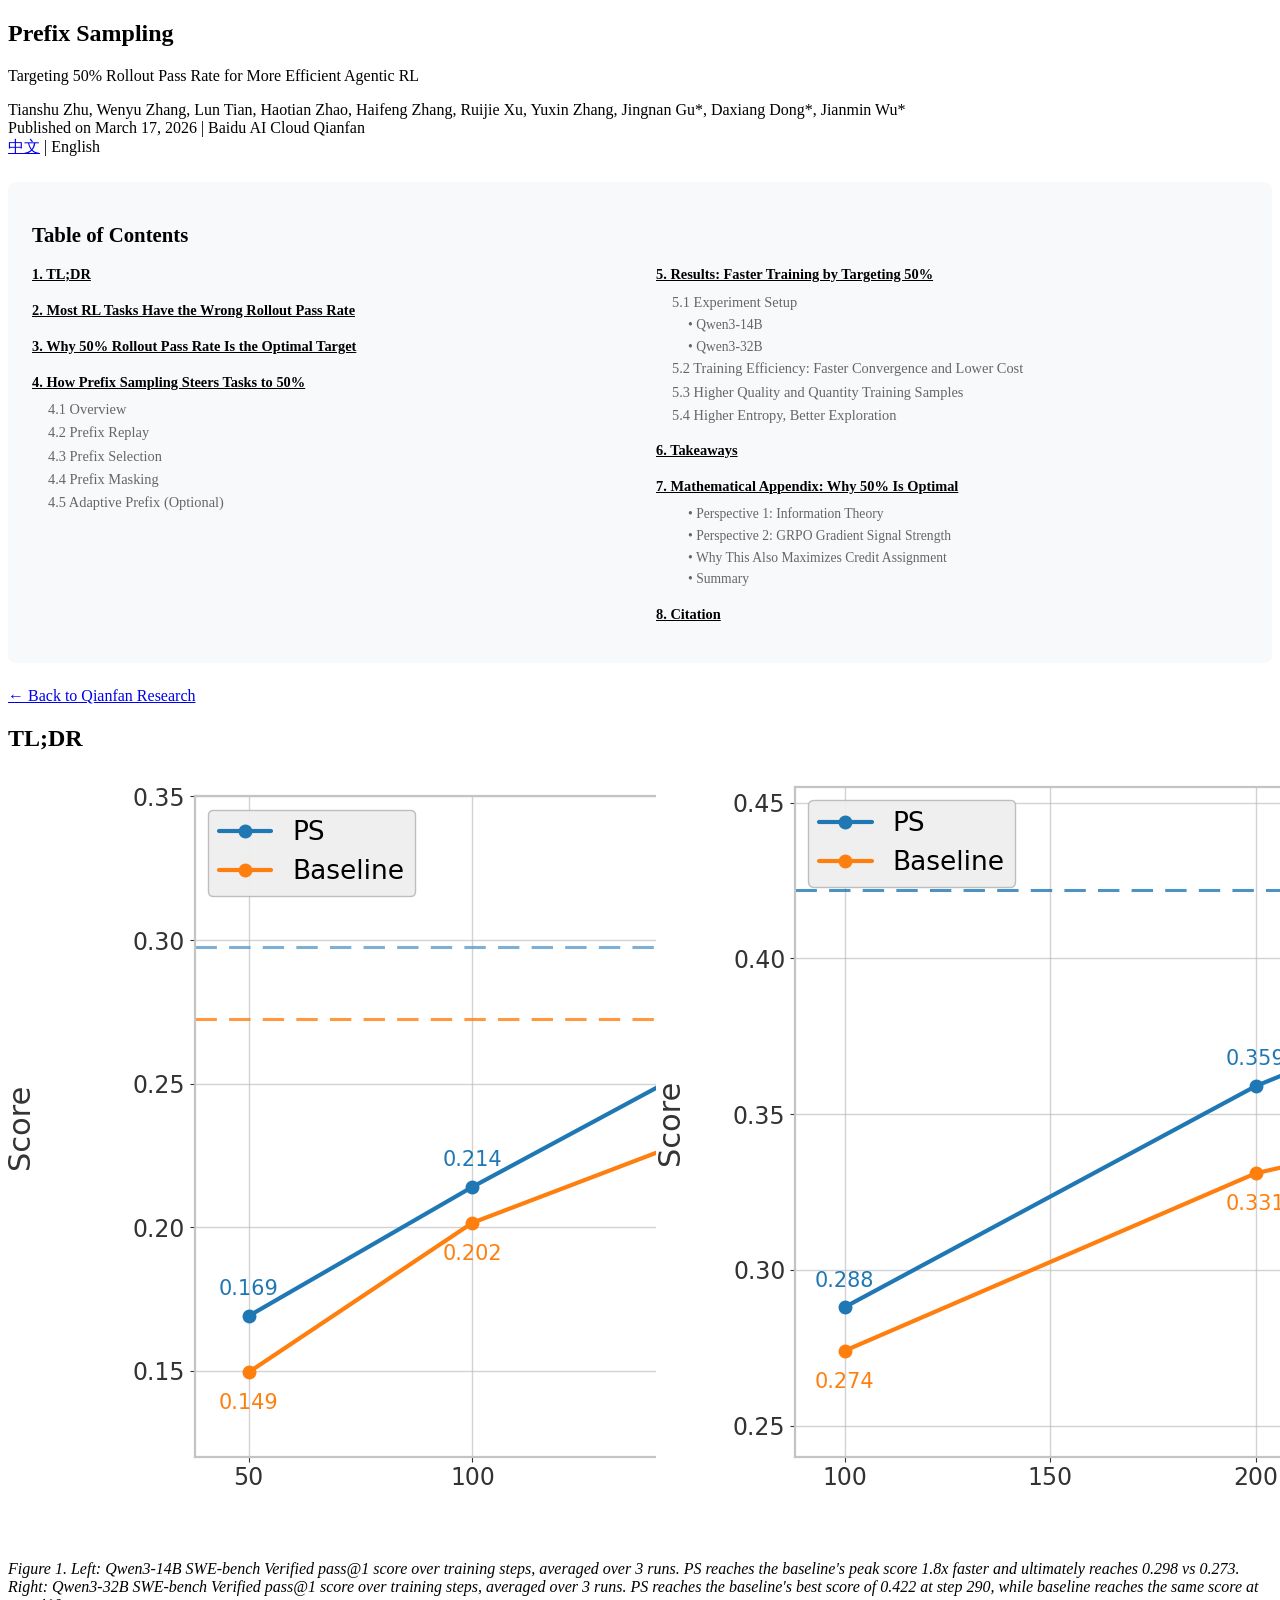
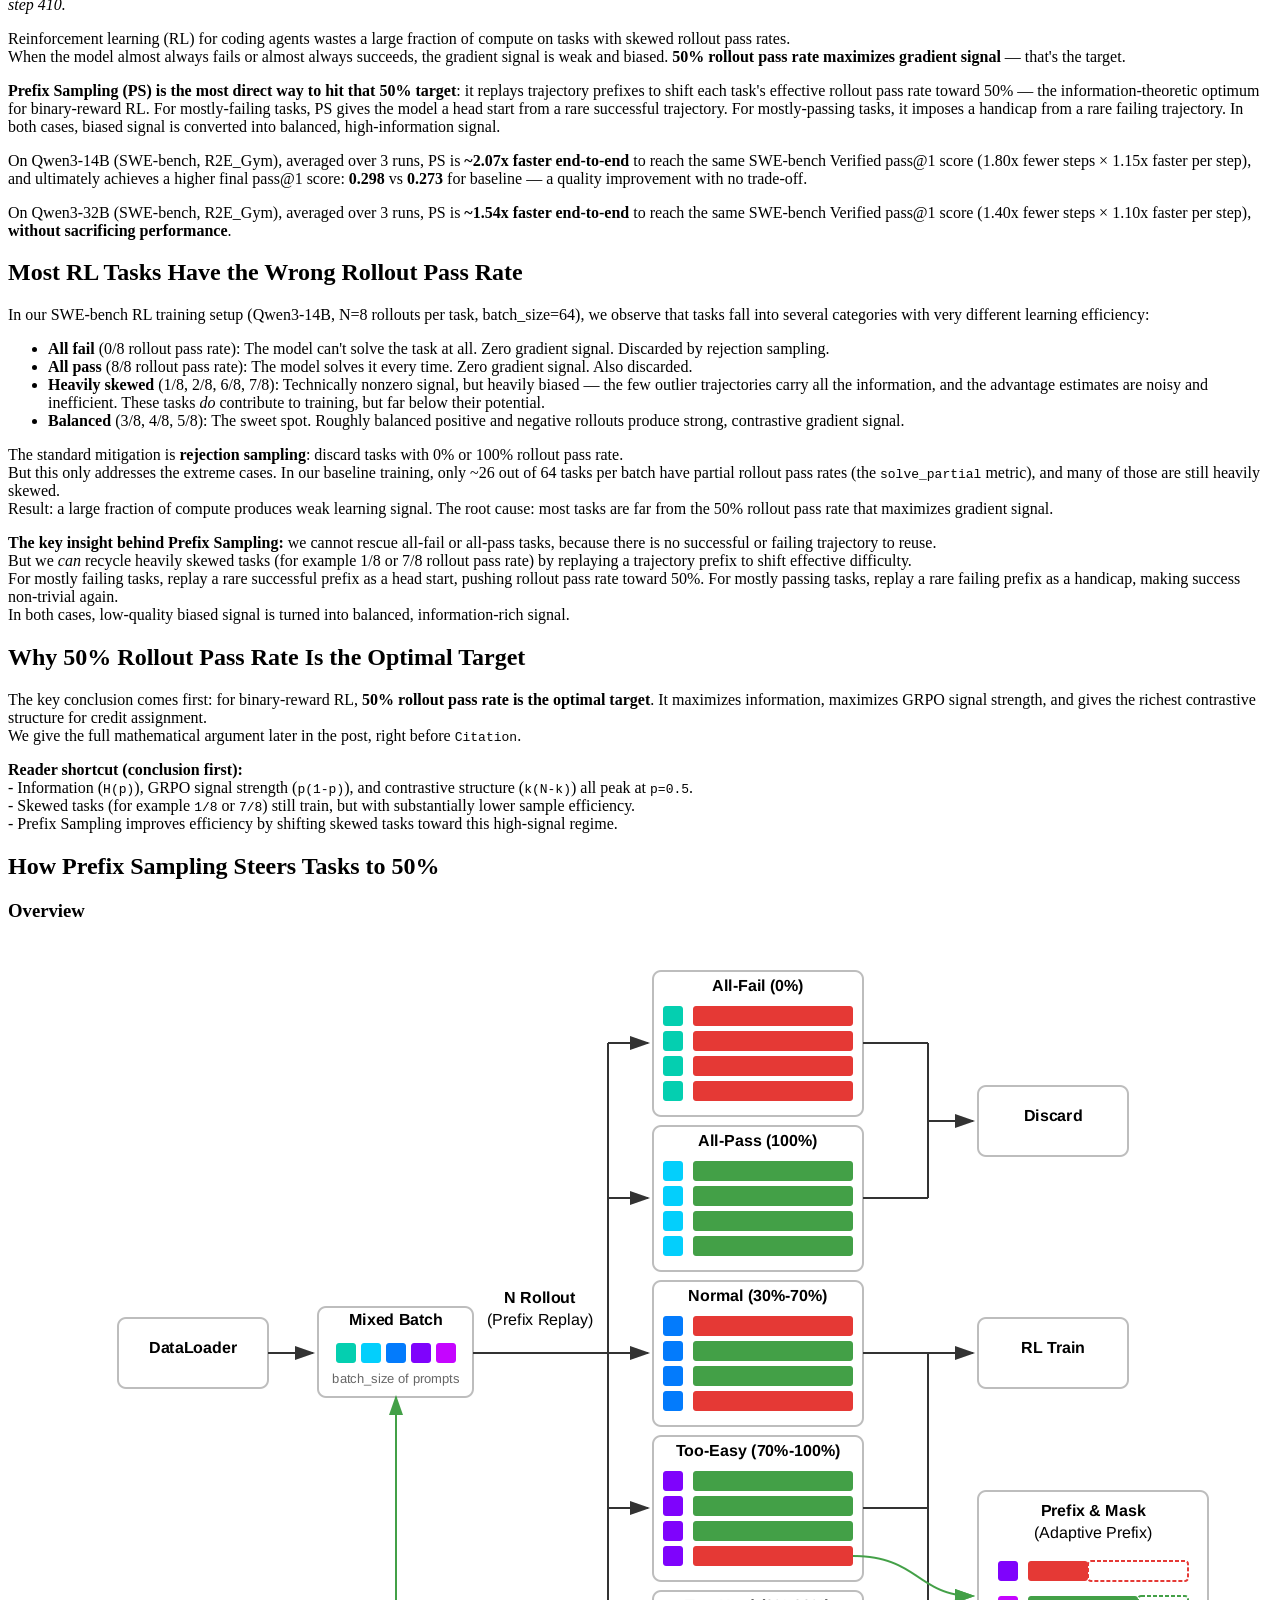
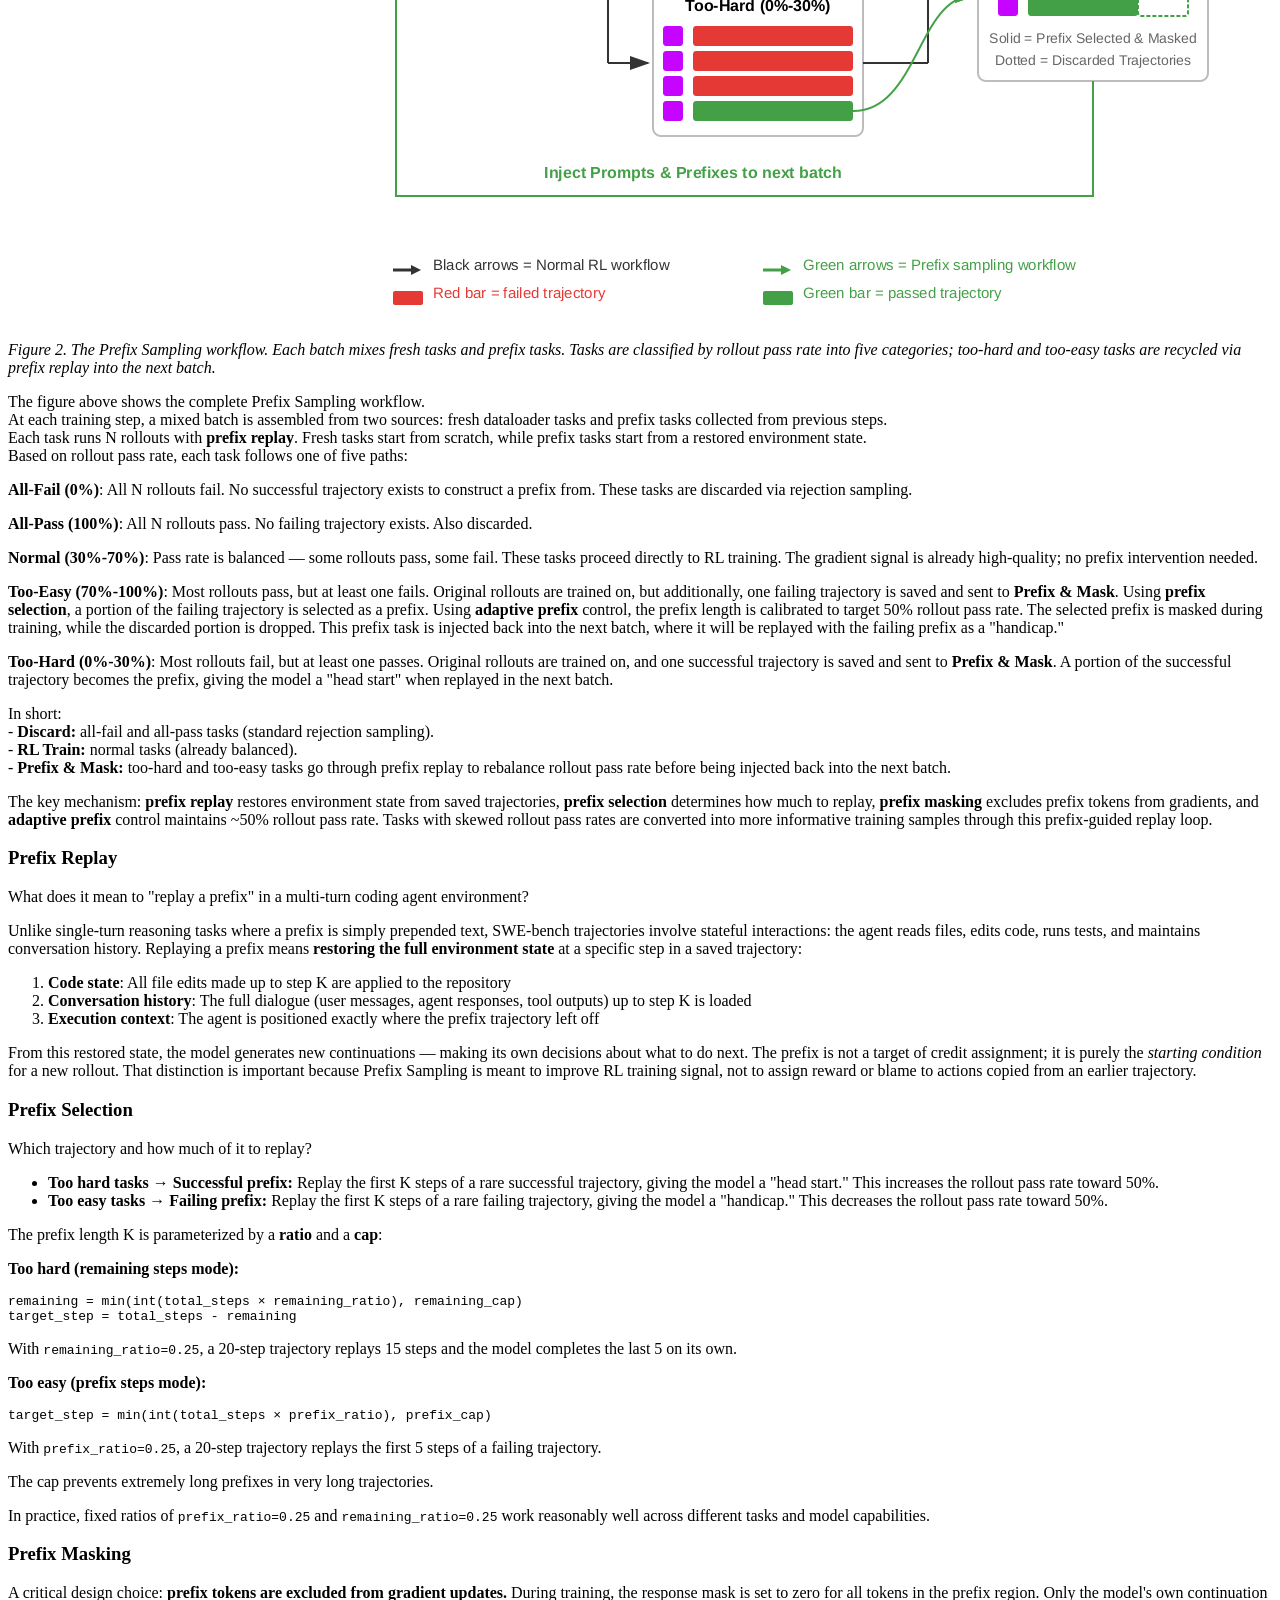
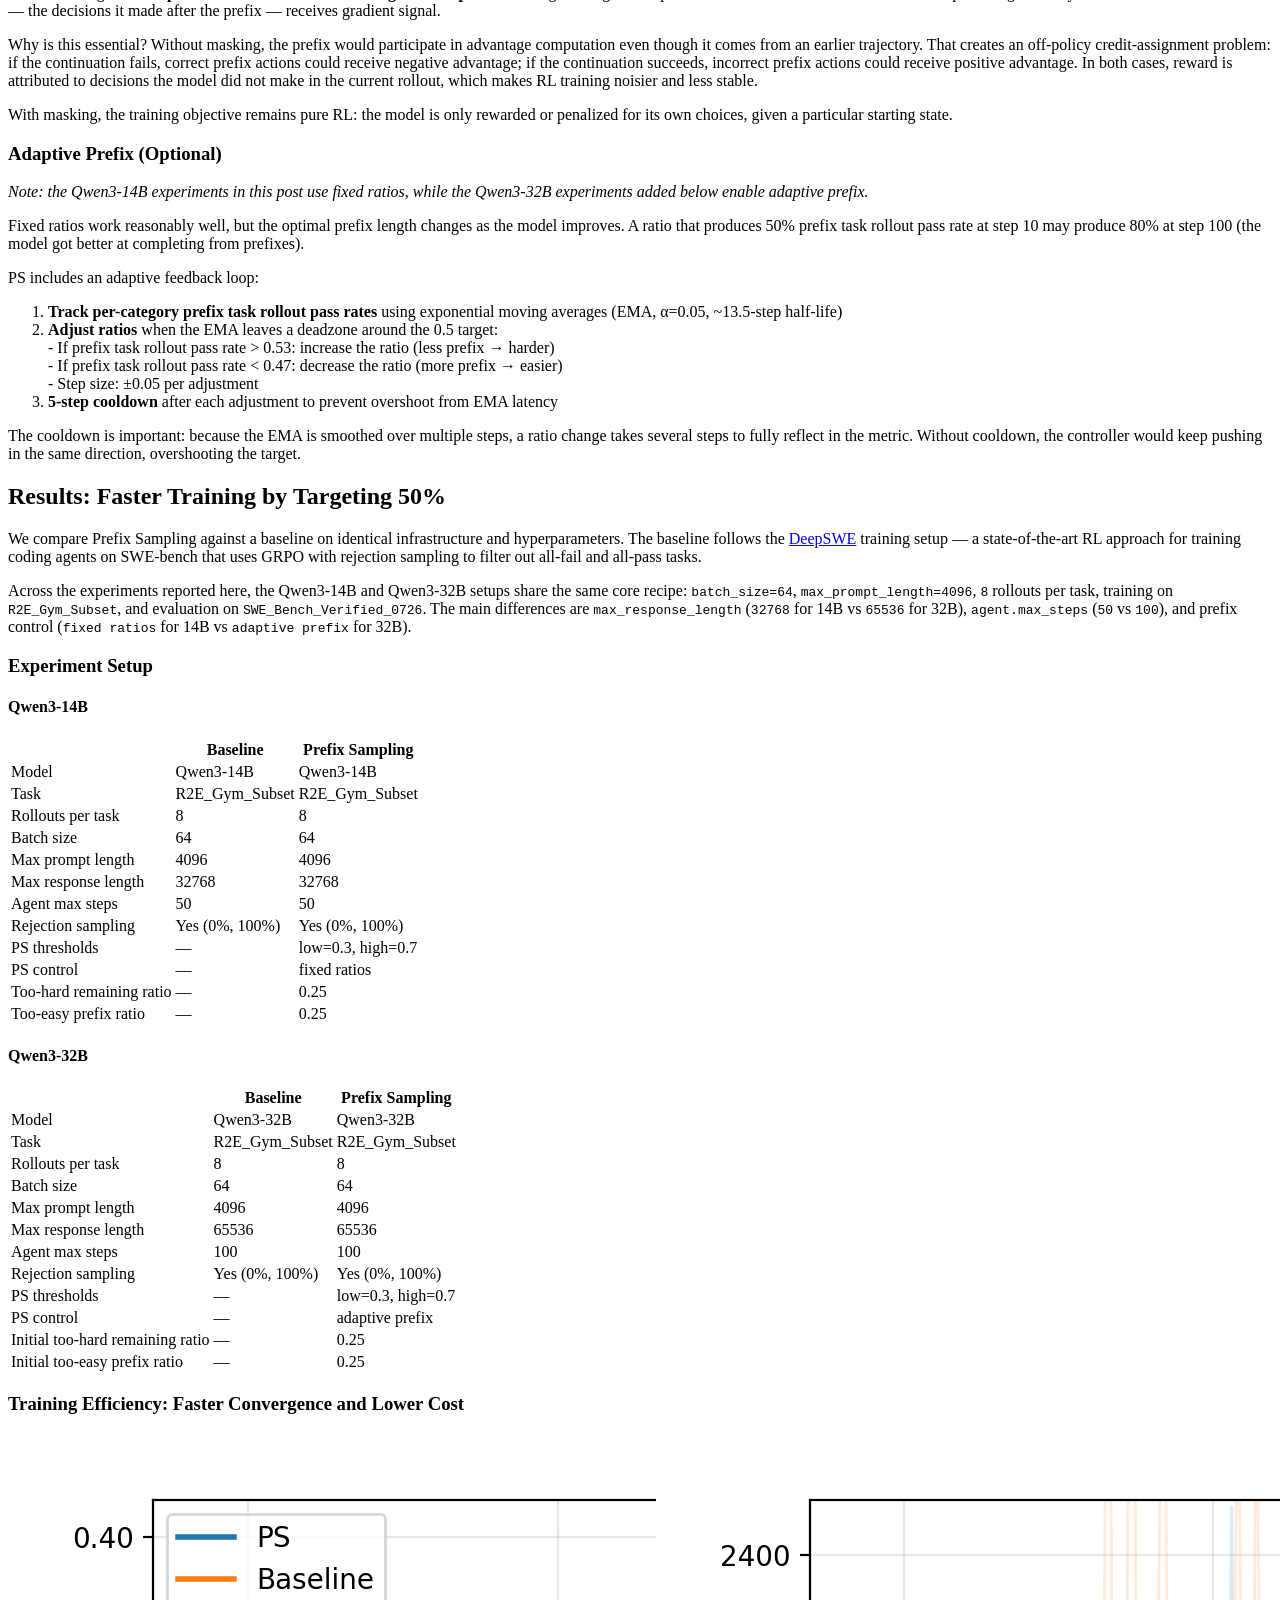
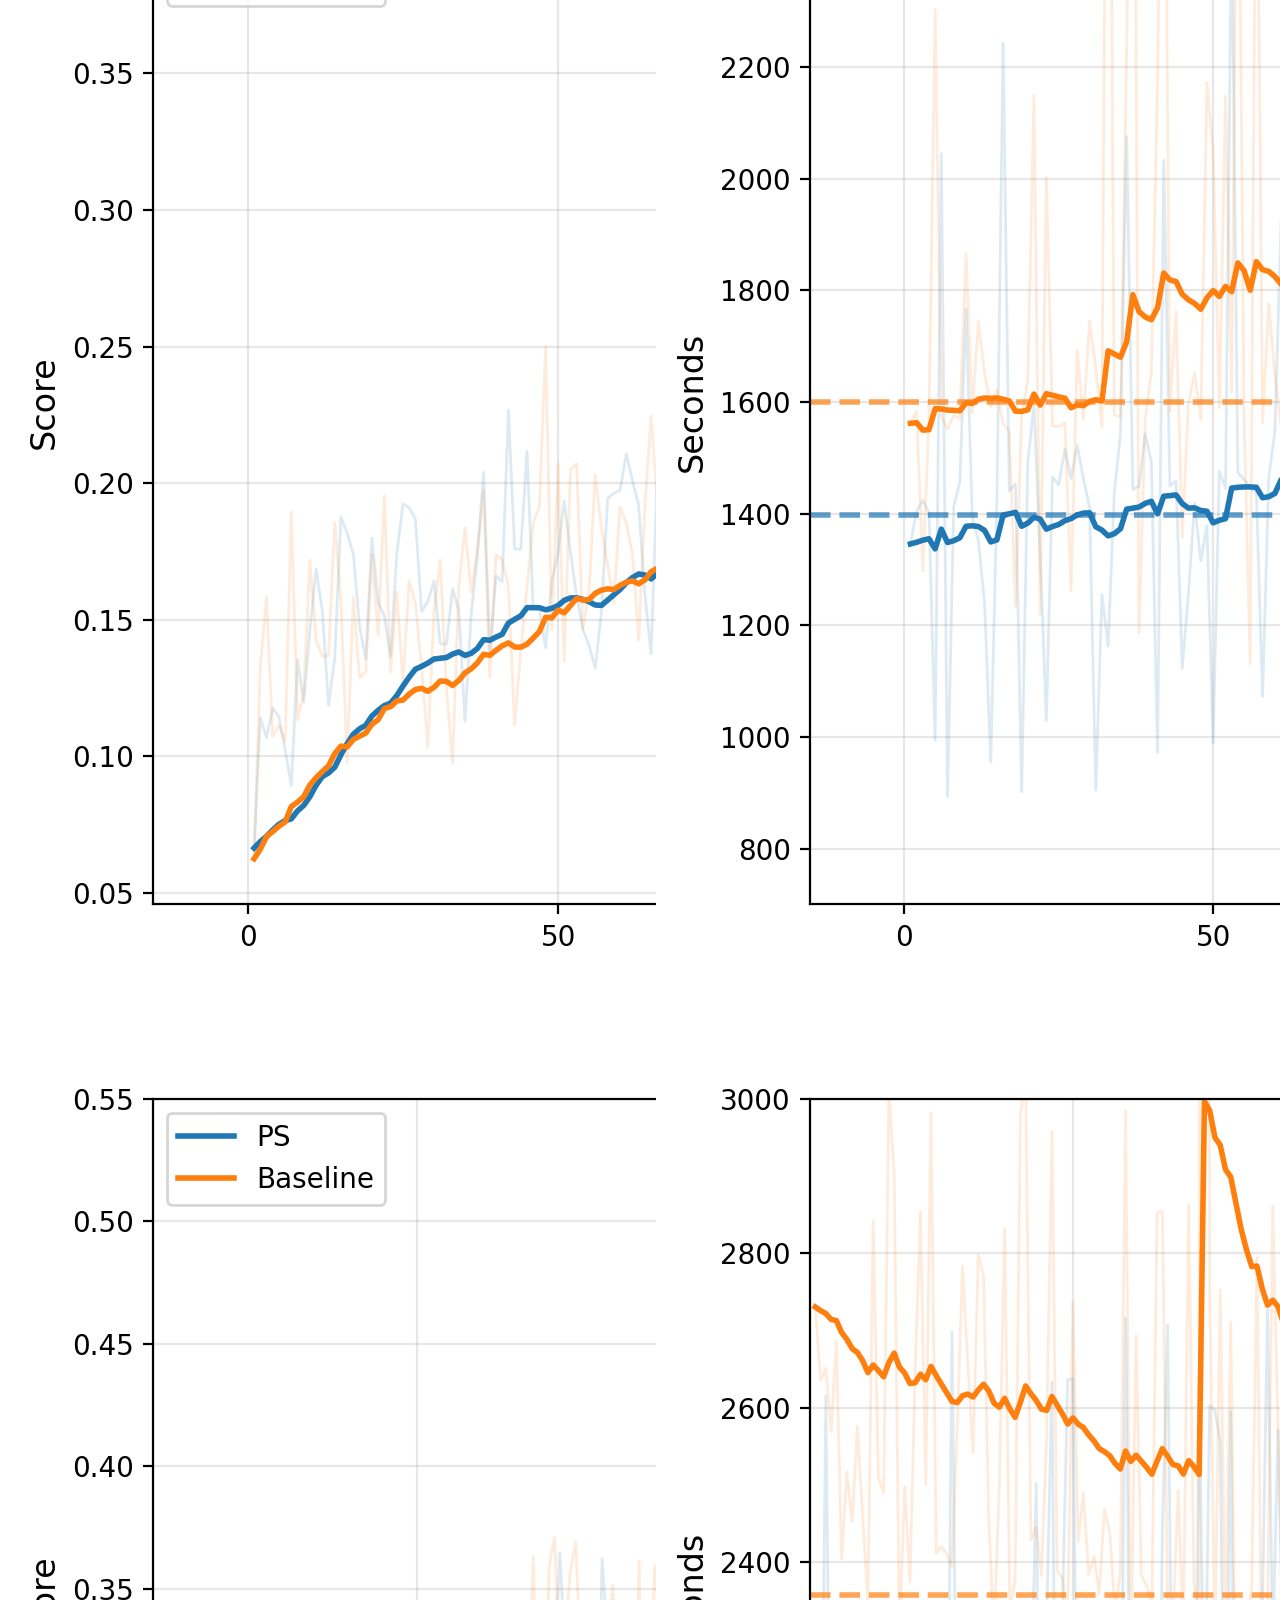
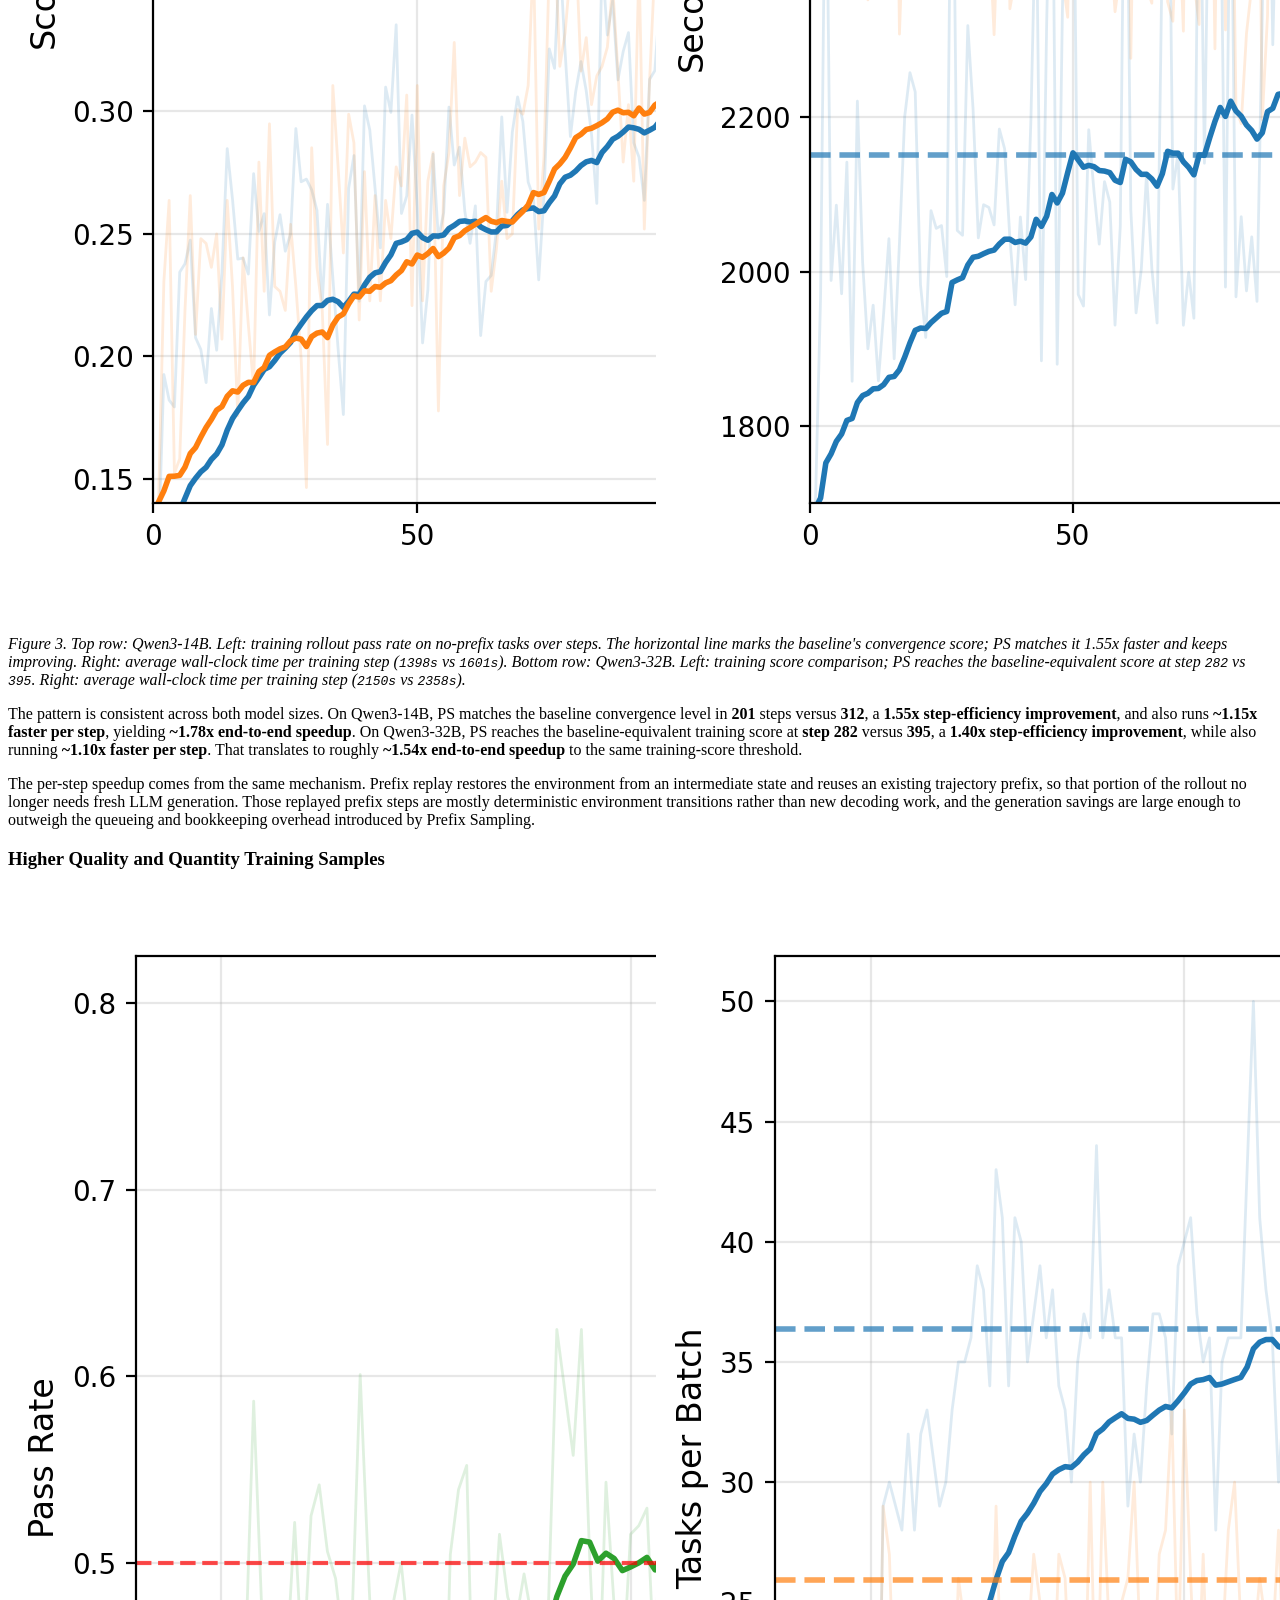
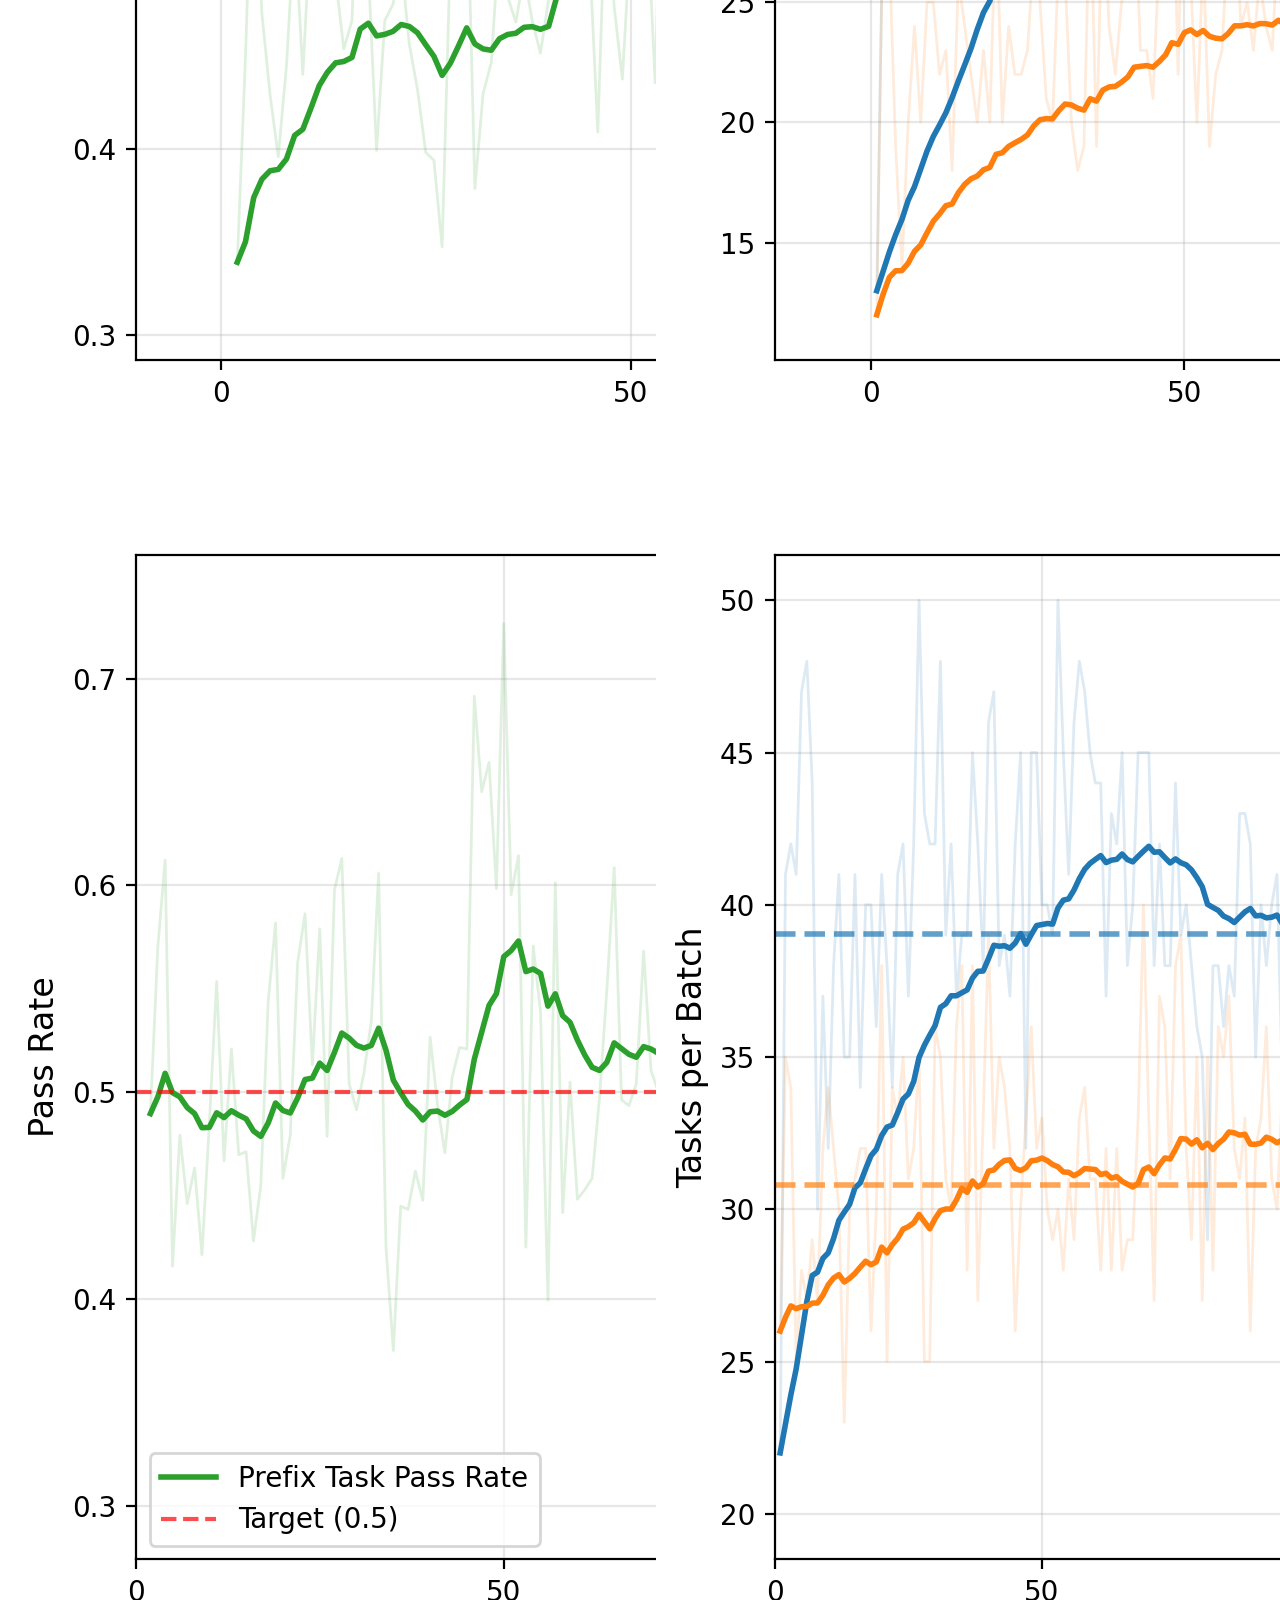
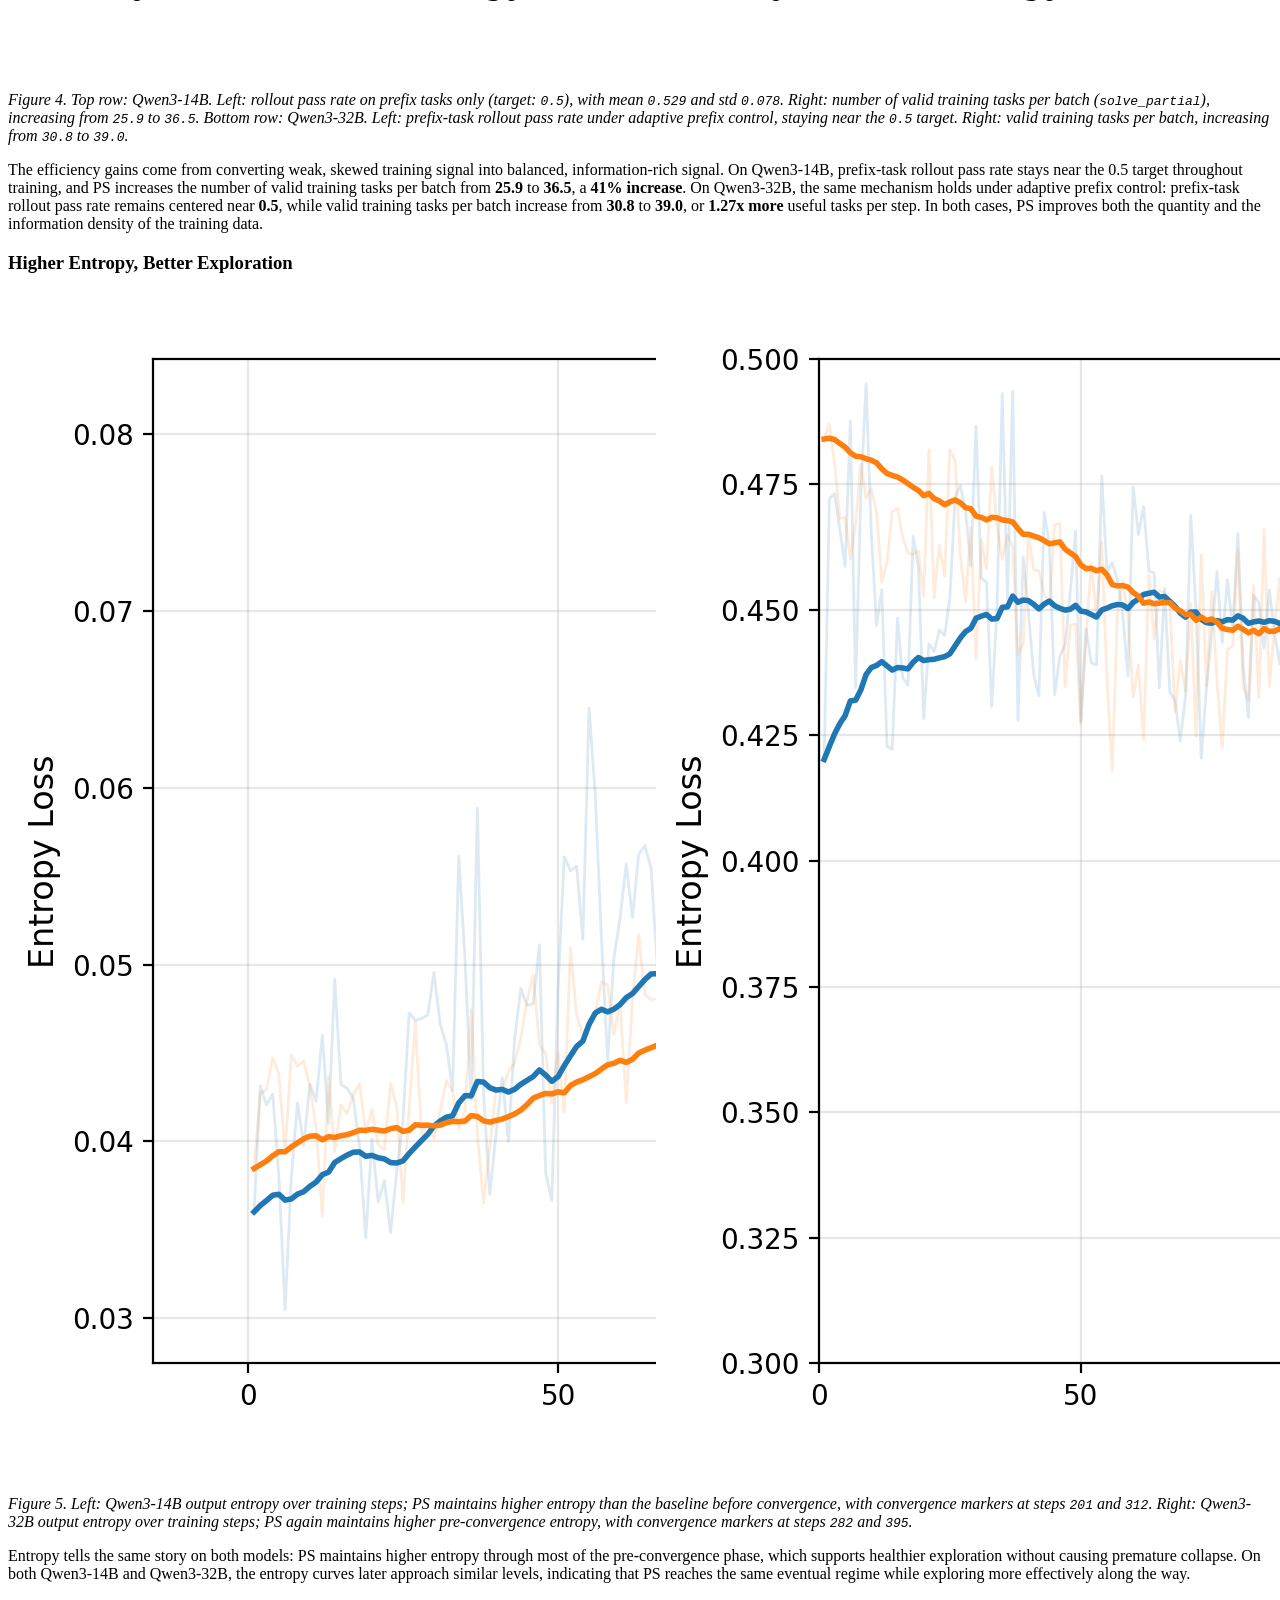
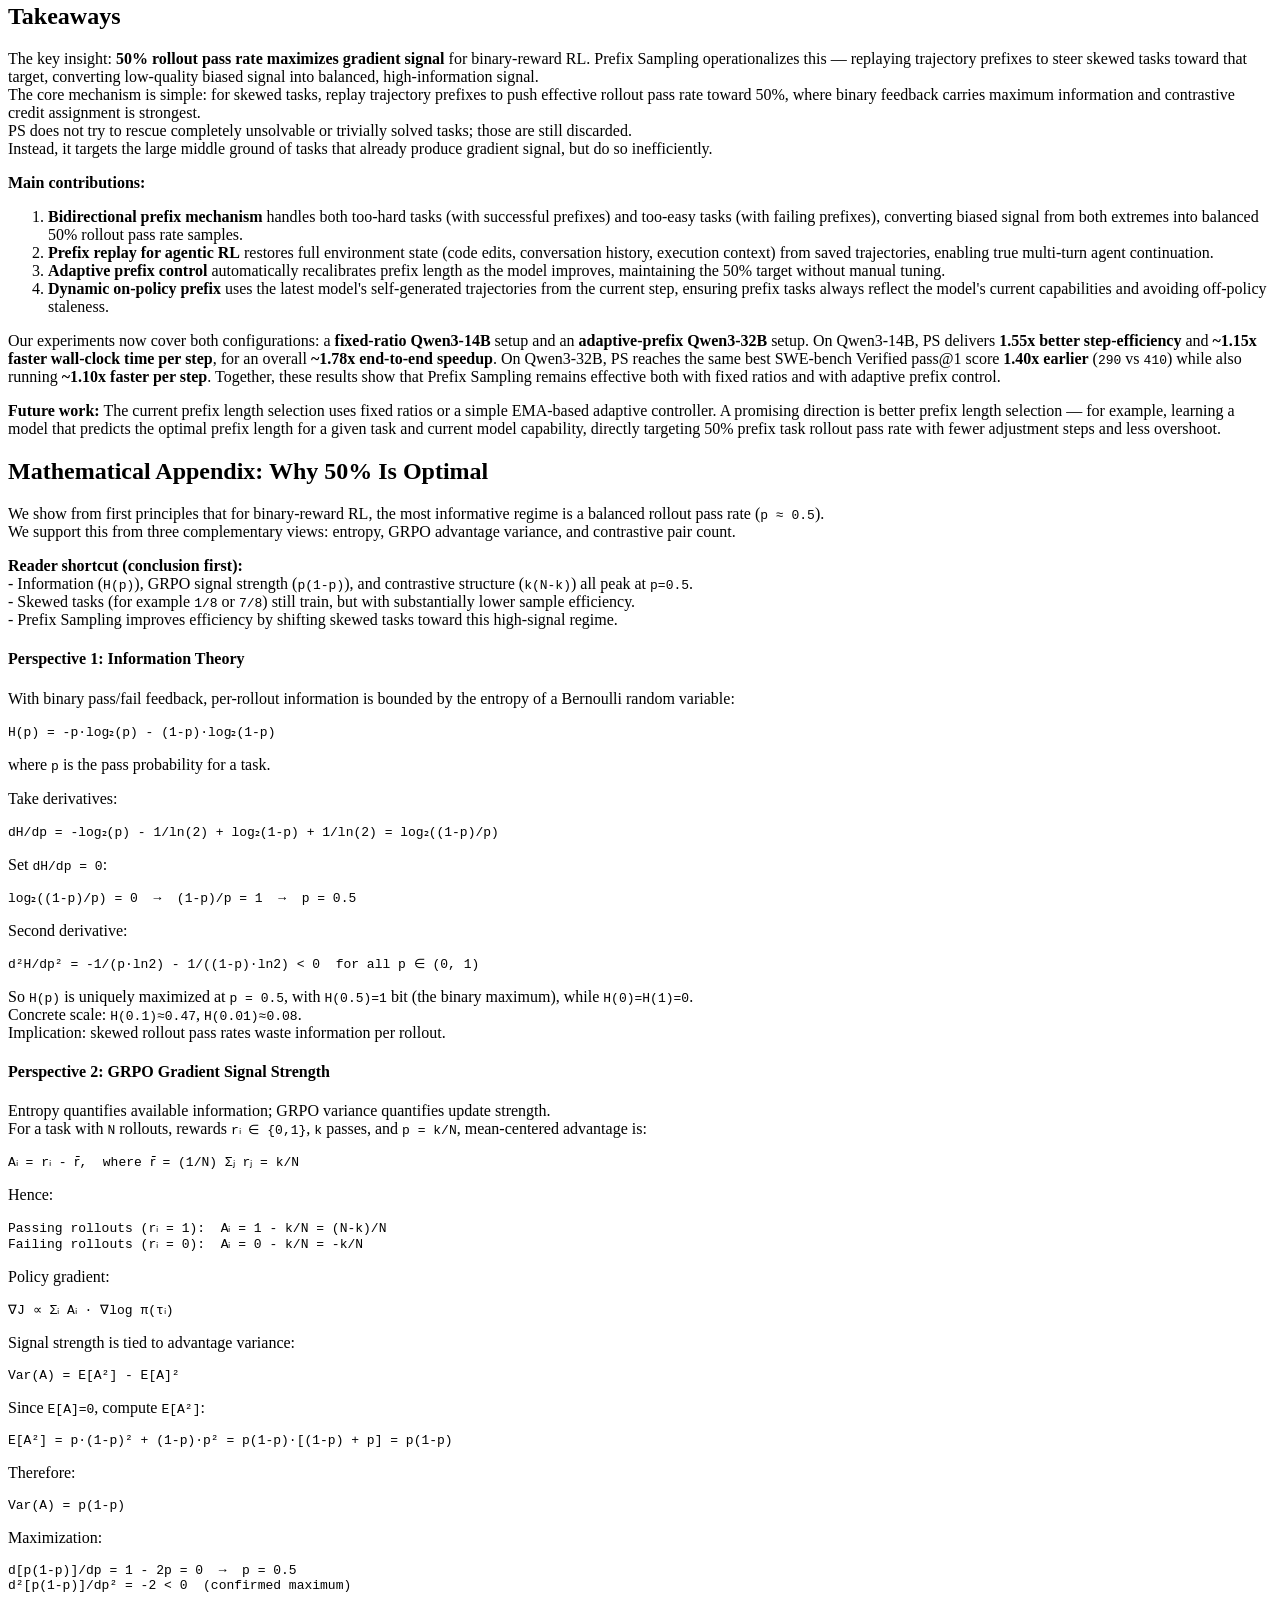
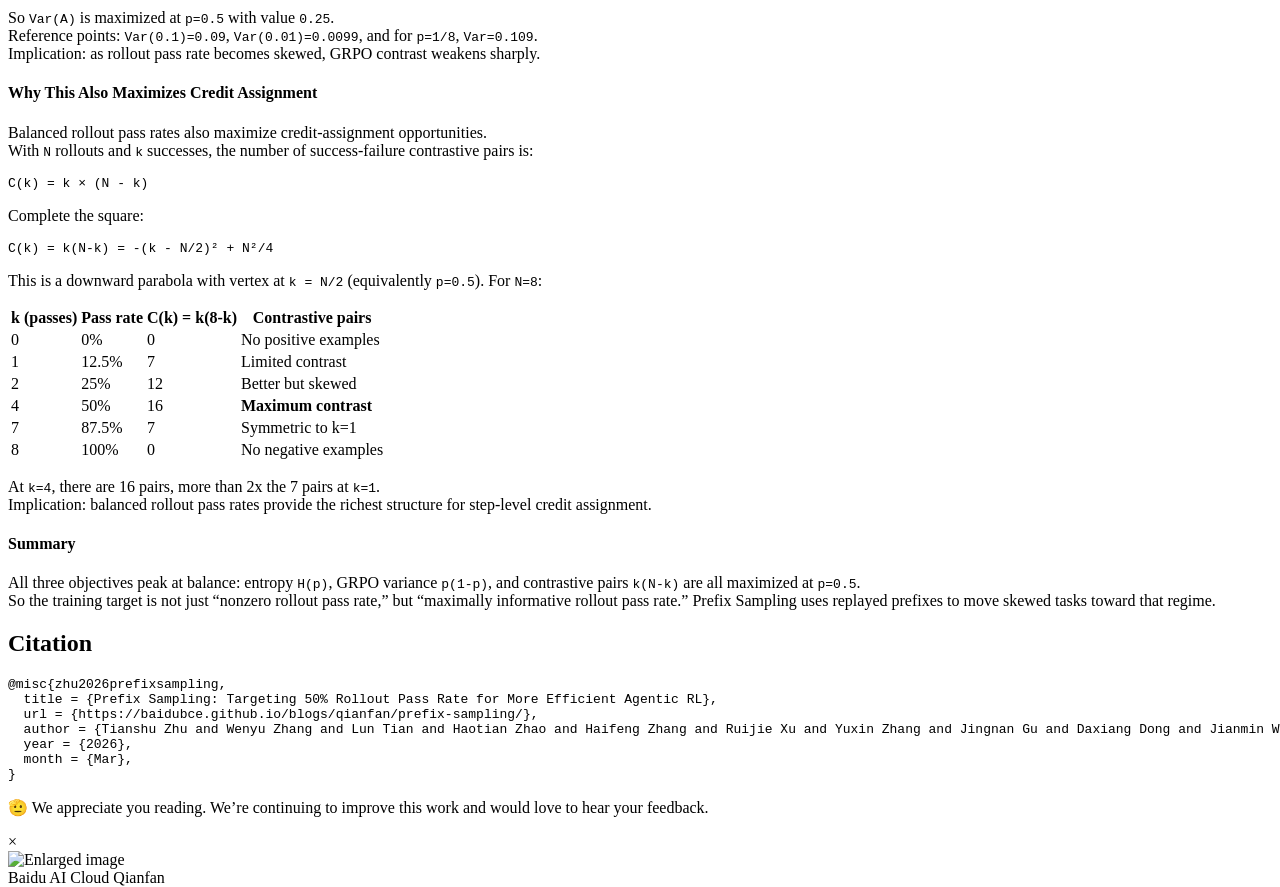
==== qianfan/prefix-sampling/index.html @ 3b8f581d "Add Qianfan landing page and Prefix Sampling blog" ====
<!DOCTYPE html>
<html lang="en">
<head>
  <meta charset="UTF-8">
  <meta name="viewport" content="width=device-width, initial-scale=1.0">
  <title>Prefix Sampling | Baidu AI Cloud</title>
  <meta name="description" content="Prefix Sampling blog">
  <link rel="stylesheet" href="../style.css">
</head>
<body>
  <main class="main-content">
    <div class="container">
      
<section class="hero-section">
  <h1 class="hero-title">Prefix Sampling</h1>
  <p class="hero-subtitle">Targeting 50% Rollout Pass Rate for More Efficient Agentic RL</p>
  <div class="hero-meta">Tianshu Zhu, Wenyu Zhang, Lun Tian, Haotian Zhao, Haifeng Zhang, Ruijie Xu, Yuxin Zhang, Jingnan Gu*, Daxiang Dong*, Jianmin Wu*</div>
  <div class="hero-meta">Published on March 17, 2026 | Baidu AI Cloud Qianfan</div>
  <div class="language-switch"><a href="index_zh.html">中文</a> | English</div>
</section>
<section class="table-of-contents section" style="background: #f8f9fa; padding: 1.5rem; border-radius: 8px; margin: 1.5rem 0;">
  <div>
    <h2 style="font-size: 1.3rem; margin-bottom: 1rem;">Table of Contents</h2>
    <div id="article-toc"></div>
  </div>
</section>
<section class="section">
  <div class="article">
    <a class="back-link" href="../index_en.html">← Back to Qianfan Research</a>
<h2>TL;DR</h2>
<div style="display: flex; gap: 16px; margin-bottom: 12px;">
  <a class="zoomable-image" href="figures/qwen3_14b_ps_vs_baseline_1to1_repro_v2.png" style="width: 50%;"><img src="figures/qwen3_14b_ps_vs_baseline_1to1_repro_v2.png" alt="Qwen3-14B SWE-bench Verified Comparison"></a>
  <a class="zoomable-image" href="figures/qwen3_32b_ps_vs_baseline_1to1_repro_max_table6.png" style="width: 50%;"><img src="figures/qwen3_32b_ps_vs_baseline_1to1_repro_max_table6.png" alt="Qwen3-32B SWE-bench Verified Comparison"></a>
</div>

<p><em>Figure 1. Left: Qwen3-14B SWE-bench Verified pass@1 score over training steps, averaged over 3 runs. PS reaches the baseline's peak score 1.8x faster and ultimately reaches 0.298 vs 0.273. Right: Qwen3-32B SWE-bench Verified pass@1 score over training steps, averaged over 3 runs. PS reaches the baseline's best score of 0.422 at step 290, while baseline reaches the same score at step 410.</em></p>
<p>Reinforcement learning (RL) for coding agents wastes a large fraction of compute on tasks with skewed rollout pass rates.<br />
When the model almost always fails or almost always succeeds, the gradient signal is weak and biased. <strong>50% rollout pass rate maximizes gradient signal</strong> — that's the target.</p>
<p><strong>Prefix Sampling (PS) is the most direct way to hit that 50% target</strong>: it replays trajectory prefixes to shift each task's effective rollout pass rate toward 50% — the information-theoretic optimum for binary-reward RL. For mostly-failing tasks, PS gives the model a head start from a rare successful trajectory. For mostly-passing tasks, it imposes a handicap from a rare failing trajectory. In both cases, biased signal is converted into balanced, high-information signal.</p>
<p>On Qwen3-14B (SWE-bench, R2E_Gym), averaged over 3 runs, PS is <strong>~2.07x faster end-to-end</strong> to reach the same SWE-bench Verified pass@1 score (1.80x fewer steps × 1.15x faster per step), and ultimately achieves a higher final pass@1 score: <strong>0.298</strong> vs <strong>0.273</strong> for baseline — a quality improvement with no trade-off.</p>
<p>On Qwen3-32B (SWE-bench, R2E_Gym), averaged over 3 runs, PS is <strong>~1.54x faster end-to-end</strong> to reach the same SWE-bench Verified pass@1 score (1.40x fewer steps × 1.10x faster per step), <strong>without sacrificing performance</strong>.</p>
<h2>Most RL Tasks Have the Wrong Rollout Pass Rate</h2>
<p>In our SWE-bench RL training setup (Qwen3-14B, N=8 rollouts per task, batch_size=64), we observe that tasks fall into several categories with very different learning efficiency:</p>
<ul>
<li><strong>All fail</strong> (0/8 rollout pass rate): The model can't solve the task at all. Zero gradient signal. Discarded by rejection sampling.</li>
<li><strong>All pass</strong> (8/8 rollout pass rate): The model solves it every time. Zero gradient signal. Also discarded.</li>
<li><strong>Heavily skewed</strong> (1/8, 2/8, 6/8, 7/8): Technically nonzero signal, but heavily biased — the few outlier trajectories carry all the information, and the advantage estimates are noisy and inefficient. These tasks <em>do</em> contribute to training, but far below their potential.</li>
<li><strong>Balanced</strong> (3/8, 4/8, 5/8): The sweet spot. Roughly balanced positive and negative rollouts produce strong, contrastive gradient signal.</li>
</ul>
<p>The standard mitigation is <strong>rejection sampling</strong>: discard tasks with 0% or 100% rollout pass rate.<br />
But this only addresses the extreme cases. In our baseline training, only ~26 out of 64 tasks per batch have partial rollout pass rates (the <code>solve_partial</code> metric), and many of those are still heavily skewed.<br />
Result: a large fraction of compute produces weak learning signal. The root cause: most tasks are far from the 50% rollout pass rate that maximizes gradient signal.</p>
<p><strong>The key insight behind Prefix Sampling:</strong> we cannot rescue all-fail or all-pass tasks, because there is no successful or failing trajectory to reuse.<br />
But we <em>can</em> recycle heavily skewed tasks (for example 1/8 or 7/8 rollout pass rate) by replaying a trajectory prefix to shift effective difficulty.<br />
For mostly failing tasks, replay a rare successful prefix as a head start, pushing rollout pass rate toward 50%. For mostly passing tasks, replay a rare failing prefix as a handicap, making success non-trivial again.<br />
In both cases, low-quality biased signal is turned into balanced, information-rich signal.</p>
<h2>Why 50% Rollout Pass Rate Is the Optimal Target</h2>
<p>The key conclusion comes first: for binary-reward RL, <strong>50% rollout pass rate is the optimal target</strong>. It maximizes information, maximizes GRPO signal strength, and gives the richest contrastive structure for credit assignment.<br />
We give the full mathematical argument later in the post, right before <code>Citation</code>.</p>
<p><strong>Reader shortcut (conclusion first):</strong><br />
- Information (<code>H(p)</code>), GRPO signal strength (<code>p(1-p)</code>), and contrastive structure (<code>k(N-k)</code>) all peak at <code>p=0.5</code>.<br />
- Skewed tasks (for example <code>1/8</code> or <code>7/8</code>) still train, but with substantially lower sample efficiency.<br />
- Prefix Sampling improves efficiency by shifting skewed tasks toward this high-signal regime.</p>
<h2>How Prefix Sampling Steers Tasks to 50%</h2>
<h3>Overview</h3>
<p><img alt="Prefix Sampling Workflow" src="figures/workflow.png" /></p>
<p><em>Figure 2. The Prefix Sampling workflow. Each batch mixes fresh tasks and prefix tasks. Tasks are classified by rollout pass rate into five categories; too-hard and too-easy tasks are recycled via prefix replay into the next batch.</em></p>
<p>The figure above shows the complete Prefix Sampling workflow.<br />
At each training step, a mixed batch is assembled from two sources: fresh dataloader tasks and prefix tasks collected from previous steps.<br />
Each task runs N rollouts with <strong>prefix replay</strong>. Fresh tasks start from scratch, while prefix tasks start from a restored environment state.<br />
Based on rollout pass rate, each task follows one of five paths:</p>
<p><strong>All-Fail (0%)</strong>: All N rollouts fail. No successful trajectory exists to construct a prefix from. These tasks are discarded via rejection sampling.</p>
<p><strong>All-Pass (100%)</strong>: All N rollouts pass. No failing trajectory exists. Also discarded.</p>
<p><strong>Normal (30%-70%)</strong>: Pass rate is balanced — some rollouts pass, some fail. These tasks proceed directly to RL training. The gradient signal is already high-quality; no prefix intervention needed.</p>
<p><strong>Too-Easy (70%-100%)</strong>: Most rollouts pass, but at least one fails. Original rollouts are trained on, but additionally, one failing trajectory is saved and sent to <strong>Prefix &amp; Mask</strong>. Using <strong>prefix selection</strong>, a portion of the failing trajectory is selected as a prefix. Using <strong>adaptive prefix</strong> control, the prefix length is calibrated to target 50% rollout pass rate. The selected prefix is masked during training, while the discarded portion is dropped. This prefix task is injected back into the next batch, where it will be replayed with the failing prefix as a "handicap."</p>
<p><strong>Too-Hard (0%-30%)</strong>: Most rollouts fail, but at least one passes. Original rollouts are trained on, and one successful trajectory is saved and sent to <strong>Prefix &amp; Mask</strong>. A portion of the successful trajectory becomes the prefix, giving the model a "head start" when replayed in the next batch.</p>
<p>In short:<br />
- <strong>Discard:</strong> all-fail and all-pass tasks (standard rejection sampling).<br />
- <strong>RL Train:</strong> normal tasks (already balanced).<br />
- <strong>Prefix &amp; Mask:</strong> too-hard and too-easy tasks go through prefix replay to rebalance rollout pass rate before being injected back into the next batch.</p>
<p>The key mechanism: <strong>prefix replay</strong> restores environment state from saved trajectories, <strong>prefix selection</strong> determines how much to replay, <strong>prefix masking</strong> excludes prefix tokens from gradients, and <strong>adaptive prefix</strong> control maintains ~50% rollout pass rate. Tasks with skewed rollout pass rates are converted into more informative training samples through this prefix-guided replay loop.</p>
<h3>Prefix Replay</h3>
<p>What does it mean to "replay a prefix" in a multi-turn coding agent environment?</p>
<p>Unlike single-turn reasoning tasks where a prefix is simply prepended text, SWE-bench trajectories involve stateful interactions: the agent reads files, edits code, runs tests, and maintains conversation history. Replaying a prefix means <strong>restoring the full environment state</strong> at a specific step in a saved trajectory:</p>
<ol>
<li><strong>Code state</strong>: All file edits made up to step K are applied to the repository</li>
<li><strong>Conversation history</strong>: The full dialogue (user messages, agent responses, tool outputs) up to step K is loaded</li>
<li><strong>Execution context</strong>: The agent is positioned exactly where the prefix trajectory left off</li>
</ol>
<p>From this restored state, the model generates new continuations — making its own decisions about what to do next. The prefix is not a target of credit assignment; it is purely the <em>starting condition</em> for a new rollout. That distinction is important because Prefix Sampling is meant to improve RL training signal, not to assign reward or blame to actions copied from an earlier trajectory.</p>
<h3>Prefix Selection</h3>
<p>Which trajectory and how much of it to replay?</p>
<ul>
<li><strong>Too hard tasks → Successful prefix:</strong> Replay the first K steps of a rare successful trajectory, giving the model a "head start." This increases the rollout pass rate toward 50%.</li>
<li><strong>Too easy tasks → Failing prefix:</strong> Replay the first K steps of a rare failing trajectory, giving the model a "handicap." This decreases the rollout pass rate toward 50%.</li>
</ul>
<p>The prefix length K is parameterized by a <strong>ratio</strong> and a <strong>cap</strong>:</p>
<p><strong>Too hard (remaining steps mode):</strong></p>
<pre><code>remaining = min(int(total_steps × remaining_ratio), remaining_cap)
target_step = total_steps - remaining
</code></pre>
<p>With <code>remaining_ratio=0.25</code>, a 20-step trajectory replays 15 steps and the model completes the last 5 on its own.</p>
<p><strong>Too easy (prefix steps mode):</strong></p>
<pre><code>target_step = min(int(total_steps × prefix_ratio), prefix_cap)
</code></pre>
<p>With <code>prefix_ratio=0.25</code>, a 20-step trajectory replays the first 5 steps of a failing trajectory.</p>
<p>The cap prevents extremely long prefixes in very long trajectories.</p>
<p>In practice, fixed ratios of <code>prefix_ratio=0.25</code> and <code>remaining_ratio=0.25</code> work reasonably well across different tasks and model capabilities.</p>
<h3>Prefix Masking</h3>
<p>A critical design choice: <strong>prefix tokens are excluded from gradient updates.</strong> During training, the response mask is set to zero for all tokens in the prefix region. Only the model's own continuation — the decisions it made after the prefix — receives gradient signal.</p>
<p>Why is this essential? Without masking, the prefix would participate in advantage computation even though it comes from an earlier trajectory. That creates an off-policy credit-assignment problem: if the continuation fails, correct prefix actions could receive negative advantage; if the continuation succeeds, incorrect prefix actions could receive positive advantage. In both cases, reward is attributed to decisions the model did not make in the current rollout, which makes RL training noisier and less stable.</p>
<p>With masking, the training objective remains pure RL: the model is only rewarded or penalized for its own choices, given a particular starting state.</p>
<h3>Adaptive Prefix (Optional)</h3>
<p><em>Note: the Qwen3-14B experiments in this post use fixed ratios, while the Qwen3-32B experiments added below enable adaptive prefix.</em></p>
<p>Fixed ratios work reasonably well, but the optimal prefix length changes as the model improves. A ratio that produces 50% prefix task rollout pass rate at step 10 may produce 80% at step 100 (the model got better at completing from prefixes).</p>
<p>PS includes an adaptive feedback loop:</p>
<ol>
<li><strong>Track per-category prefix task rollout pass rates</strong> using exponential moving averages (EMA, α=0.05, ~13.5-step half-life)</li>
<li><strong>Adjust ratios</strong> when the EMA leaves a deadzone around the 0.5 target:<br />
   - If prefix task rollout pass rate &gt; 0.53: increase the ratio (less prefix → harder)<br />
   - If prefix task rollout pass rate &lt; 0.47: decrease the ratio (more prefix → easier)<br />
   - Step size: ±0.05 per adjustment</li>
<li><strong>5-step cooldown</strong> after each adjustment to prevent overshoot from EMA latency</li>
</ol>
<p>The cooldown is important: because the EMA is smoothed over multiple steps, a ratio change takes several steps to fully reflect in the metric. Without cooldown, the controller would keep pushing in the same direction, overshooting the target.</p>
<h2>Results: Faster Training by Targeting 50%</h2>
<p>We compare Prefix Sampling against a baseline on identical infrastructure and hyperparameters. The baseline follows the <a href="https://www.together.ai/blog/deepswe">DeepSWE</a> training setup — a state-of-the-art RL approach for training coding agents on SWE-bench that uses GRPO with rejection sampling to filter out all-fail and all-pass tasks.</p>
<p>Across the experiments reported here, the Qwen3-14B and Qwen3-32B setups share the same core recipe: <code>batch_size=64</code>, <code>max_prompt_length=4096</code>, <code>8</code> rollouts per task, training on <code>R2E_Gym_Subset</code>, and evaluation on <code>SWE_Bench_Verified_0726</code>. The main differences are <code>max_response_length</code> (<code>32768</code> for 14B vs <code>65536</code> for 32B), <code>agent.max_steps</code> (<code>50</code> vs <code>100</code>), and prefix control (<code>fixed ratios</code> for 14B vs <code>adaptive prefix</code> for 32B).</p>
<h3>Experiment Setup</h3>
<h4>Qwen3-14B</h4>
<table>
<thead>
<tr>
<th></th>
<th>Baseline</th>
<th>Prefix Sampling</th>
</tr>
</thead>
<tbody>
<tr>
<td>Model</td>
<td>Qwen3-14B</td>
<td>Qwen3-14B</td>
</tr>
<tr>
<td>Task</td>
<td>R2E_Gym_Subset</td>
<td>R2E_Gym_Subset</td>
</tr>
<tr>
<td>Rollouts per task</td>
<td>8</td>
<td>8</td>
</tr>
<tr>
<td>Batch size</td>
<td>64</td>
<td>64</td>
</tr>
<tr>
<td>Max prompt length</td>
<td>4096</td>
<td>4096</td>
</tr>
<tr>
<td>Max response length</td>
<td>32768</td>
<td>32768</td>
</tr>
<tr>
<td>Agent max steps</td>
<td>50</td>
<td>50</td>
</tr>
<tr>
<td>Rejection sampling</td>
<td>Yes (0%, 100%)</td>
<td>Yes (0%, 100%)</td>
</tr>
<tr>
<td>PS thresholds</td>
<td>—</td>
<td>low=0.3, high=0.7</td>
</tr>
<tr>
<td>PS control</td>
<td>—</td>
<td>fixed ratios</td>
</tr>
<tr>
<td>Too-hard remaining ratio</td>
<td>—</td>
<td>0.25</td>
</tr>
<tr>
<td>Too-easy prefix ratio</td>
<td>—</td>
<td>0.25</td>
</tr>
</tbody>
</table>
<h4>Qwen3-32B</h4>
<table>
<thead>
<tr>
<th></th>
<th>Baseline</th>
<th>Prefix Sampling</th>
</tr>
</thead>
<tbody>
<tr>
<td>Model</td>
<td>Qwen3-32B</td>
<td>Qwen3-32B</td>
</tr>
<tr>
<td>Task</td>
<td>R2E_Gym_Subset</td>
<td>R2E_Gym_Subset</td>
</tr>
<tr>
<td>Rollouts per task</td>
<td>8</td>
<td>8</td>
</tr>
<tr>
<td>Batch size</td>
<td>64</td>
<td>64</td>
</tr>
<tr>
<td>Max prompt length</td>
<td>4096</td>
<td>4096</td>
</tr>
<tr>
<td>Max response length</td>
<td>65536</td>
<td>65536</td>
</tr>
<tr>
<td>Agent max steps</td>
<td>100</td>
<td>100</td>
</tr>
<tr>
<td>Rejection sampling</td>
<td>Yes (0%, 100%)</td>
<td>Yes (0%, 100%)</td>
</tr>
<tr>
<td>PS thresholds</td>
<td>—</td>
<td>low=0.3, high=0.7</td>
</tr>
<tr>
<td>PS control</td>
<td>—</td>
<td>adaptive prefix</td>
</tr>
<tr>
<td>Initial too-hard remaining ratio</td>
<td>—</td>
<td>0.25</td>
</tr>
<tr>
<td>Initial too-easy prefix ratio</td>
<td>—</td>
<td>0.25</td>
</tr>
</tbody>
</table>
<h3>Training Efficiency: Faster Convergence and Lower Cost</h3>
<div style="display: flex; gap: 16px; margin-bottom: 12px;">
  <a class="zoomable-image" href="figures/pass_rate_comparison.png" style="width: 50%;"><img src="figures/pass_rate_comparison.png" alt="Qwen3-14B Training Score Comparison"></a>
  <a class="zoomable-image" href="figures/step_time_comparison.png" style="width: 50%;"><img src="figures/step_time_comparison.png" alt="Qwen3-14B Step Time Comparison"></a>
</div>
<div style="display: flex; gap: 16px;">
  <a class="zoomable-image" href="figures/pass_rate_comparison_qwen32b.png" style="width: 50%;"><img src="figures/pass_rate_comparison_qwen32b.png" alt="Qwen3-32B Training Score Comparison"></a>
  <a class="zoomable-image" href="figures/step_time_comparison_qwen32b.png" style="width: 50%;"><img src="figures/step_time_comparison_qwen32b.png" alt="Qwen3-32B Step Time Comparison"></a>
</div>

<p><em>Figure 3. Top row: Qwen3-14B. Left: training rollout pass rate on no-prefix tasks over steps. The horizontal line marks the baseline's convergence score; PS matches it 1.55x faster and keeps improving. Right: average wall-clock time per training step (<code>1398s</code> vs <code>1601s</code>). Bottom row: Qwen3-32B. Left: training score comparison; PS reaches the baseline-equivalent score at step <code>282</code> vs <code>395</code>. Right: average wall-clock time per training step (<code>2150s</code> vs <code>2358s</code>).</em></p>
<p>The pattern is consistent across both model sizes. On Qwen3-14B, PS matches the baseline convergence level in <strong>201</strong> steps versus <strong>312</strong>, a <strong>1.55x step-efficiency improvement</strong>, and also runs <strong>~1.15x faster per step</strong>, yielding <strong>~1.78x end-to-end speedup</strong>. On Qwen3-32B, PS reaches the baseline-equivalent training score at <strong>step 282</strong> versus <strong>395</strong>, a <strong>1.40x step-efficiency improvement</strong>, while also running <strong>~1.10x faster per step</strong>. That translates to roughly <strong>~1.54x end-to-end speedup</strong> to the same training-score threshold.</p>
<p>The per-step speedup comes from the same mechanism. Prefix replay restores the environment from an intermediate state and reuses an existing trajectory prefix, so that portion of the rollout no longer needs fresh LLM generation. Those replayed prefix steps are mostly deterministic environment transitions rather than new decoding work, and the generation savings are large enough to outweigh the queueing and bookkeeping overhead introduced by Prefix Sampling.</p>
<h3>Higher Quality and Quantity Training Samples</h3>
<div style="display: flex; gap: 16px; margin-bottom: 12px;">
  <a class="zoomable-image" href="figures/rerollout_pass_rate.png" style="width: 50%;"><img src="figures/rerollout_pass_rate.png" alt="Qwen3-14B Prefix Task Pass Rate"></a>
  <a class="zoomable-image" href="figures/valid_samples_comparison.png" style="width: 50%;"><img src="figures/valid_samples_comparison.png" alt="Qwen3-14B Valid Samples Comparison"></a>
</div>
<div style="display: flex; gap: 16px;">
  <a class="zoomable-image" href="figures/rerollout_pass_rate_qwen32b.png" style="width: 50%;"><img src="figures/rerollout_pass_rate_qwen32b.png" alt="Qwen3-32B Prefix Task Pass Rate"></a>
  <a class="zoomable-image" href="figures/valid_samples_comparison_qwen32b.png" style="width: 50%;"><img src="figures/valid_samples_comparison_qwen32b.png" alt="Qwen3-32B Valid Samples Comparison"></a>
</div>

<p><em>Figure 4. Top row: Qwen3-14B. Left: rollout pass rate on prefix tasks only (target: <code>0.5</code>), with mean <code>0.529</code> and std <code>0.078</code>. Right: number of valid training tasks per batch (<code>solve_partial</code>), increasing from <code>25.9</code> to <code>36.5</code>. Bottom row: Qwen3-32B. Left: prefix-task rollout pass rate under adaptive prefix control, staying near the <code>0.5</code> target. Right: valid training tasks per batch, increasing from <code>30.8</code> to <code>39.0</code>.</em></p>
<p>The efficiency gains come from converting weak, skewed training signal into balanced, information-rich signal. On Qwen3-14B, prefix-task rollout pass rate stays near the 0.5 target throughout training, and PS increases the number of valid training tasks per batch from <strong>25.9</strong> to <strong>36.5</strong>, a <strong>41% increase</strong>. On Qwen3-32B, the same mechanism holds under adaptive prefix control: prefix-task rollout pass rate remains centered near <strong>0.5</strong>, while valid training tasks per batch increase from <strong>30.8</strong> to <strong>39.0</strong>, or <strong>1.27x more</strong> useful tasks per step. In both cases, PS improves both the quantity and the information density of the training data.</p>
<h3>Higher Entropy, Better Exploration</h3>
<div style="display: flex; gap: 16px; align-items: flex-start;">
  <a class="zoomable-image" href="figures/entropy_comparison.png" style="width: 50%;"><img src="figures/entropy_comparison.png" alt="Qwen3-14B Entropy Comparison"></a>
  <a class="zoomable-image" href="figures/entropy_comparison_qwen32b.png" style="width: 50%;"><img src="figures/entropy_comparison_qwen32b.png" alt="Qwen3-32B Entropy Comparison"></a>
</div>

<p><em>Figure 5. Left: Qwen3-14B output entropy over training steps; PS maintains higher entropy than the baseline before convergence, with convergence markers at steps <code>201</code> and <code>312</code>. Right: Qwen3-32B output entropy over training steps; PS again maintains higher pre-convergence entropy, with convergence markers at steps <code>282</code> and <code>395</code>.</em></p>
<p>Entropy tells the same story on both models: PS maintains higher entropy through most of the pre-convergence phase, which supports healthier exploration without causing premature collapse. On both Qwen3-14B and Qwen3-32B, the entropy curves later approach similar levels, indicating that PS reaches the same eventual regime while exploring more effectively along the way.</p>
<h2>Takeaways</h2>
<p>The key insight: <strong>50% rollout pass rate maximizes gradient signal</strong> for binary-reward RL. Prefix Sampling operationalizes this — replaying trajectory prefixes to steer skewed tasks toward that target, converting low-quality biased signal into balanced, high-information signal.<br />
The core mechanism is simple: for skewed tasks, replay trajectory prefixes to push effective rollout pass rate toward 50%, where binary feedback carries maximum information and contrastive credit assignment is strongest.<br />
PS does not try to rescue completely unsolvable or trivially solved tasks; those are still discarded.<br />
Instead, it targets the large middle ground of tasks that already produce gradient signal, but do so inefficiently.</p>
<p><strong>Main contributions:</strong></p>
<ol>
<li><strong>Bidirectional prefix mechanism</strong> handles both too-hard tasks (with successful prefixes) and too-easy tasks (with failing prefixes), converting biased signal from both extremes into balanced 50% rollout pass rate samples.</li>
<li><strong>Prefix replay for agentic RL</strong> restores full environment state (code edits, conversation history, execution context) from saved trajectories, enabling true multi-turn agent continuation.</li>
<li><strong>Adaptive prefix control</strong> automatically recalibrates prefix length as the model improves, maintaining the 50% target without manual tuning.</li>
<li><strong>Dynamic on-policy prefix</strong> uses the latest model's self-generated trajectories from the current step, ensuring prefix tasks always reflect the model's current capabilities and avoiding off-policy staleness.</li>
</ol>
<p>Our experiments now cover both configurations: a <strong>fixed-ratio Qwen3-14B</strong> setup and an <strong>adaptive-prefix Qwen3-32B</strong> setup. On Qwen3-14B, PS delivers <strong>1.55x better step-efficiency</strong> and <strong>~1.15x faster wall-clock time per step</strong>, for an overall <strong>~1.78x end-to-end speedup</strong>. On Qwen3-32B, PS reaches the same best SWE-bench Verified pass@1 score <strong>1.40x earlier</strong> (<code>290</code> vs <code>410</code>) while also running <strong>~1.10x faster per step</strong>. Together, these results show that Prefix Sampling remains effective both with fixed ratios and with adaptive prefix control.</p>
<p><strong>Future work:</strong> The current prefix length selection uses fixed ratios or a simple EMA-based adaptive controller. A promising direction is better prefix length selection — for example, learning a model that predicts the optimal prefix length for a given task and current model capability, directly targeting 50% prefix task rollout pass rate with fewer adjustment steps and less overshoot.</p>
<h2>Mathematical Appendix: Why 50% Is Optimal</h2>
<p>We show from first principles that for binary-reward RL, the most informative regime is a balanced rollout pass rate (<code>p ≈ 0.5</code>).<br />
We support this from three complementary views: entropy, GRPO advantage variance, and contrastive pair count.</p>
<p><strong>Reader shortcut (conclusion first):</strong><br />
- Information (<code>H(p)</code>), GRPO signal strength (<code>p(1-p)</code>), and contrastive structure (<code>k(N-k)</code>) all peak at <code>p=0.5</code>.<br />
- Skewed tasks (for example <code>1/8</code> or <code>7/8</code>) still train, but with substantially lower sample efficiency.<br />
- Prefix Sampling improves efficiency by shifting skewed tasks toward this high-signal regime.</p>
<h4>Perspective 1: Information Theory</h4>
<p>With binary pass/fail feedback, per-rollout information is bounded by the entropy of a Bernoulli random variable:</p>
<pre><code>H(p) = -p·log₂(p) - (1-p)·log₂(1-p)
</code></pre>
<p>where <code>p</code> is the pass probability for a task.</p>
<p>Take derivatives:</p>
<pre><code>dH/dp = -log₂(p) - 1/ln(2) + log₂(1-p) + 1/ln(2) = log₂((1-p)/p)
</code></pre>
<p>Set <code>dH/dp = 0</code>:</p>
<pre><code>log₂((1-p)/p) = 0  →  (1-p)/p = 1  →  p = 0.5
</code></pre>
<p>Second derivative:</p>
<pre><code>d²H/dp² = -1/(p·ln2) - 1/((1-p)·ln2) &lt; 0  for all p ∈ (0, 1)
</code></pre>
<p>So <code>H(p)</code> is uniquely maximized at <code>p = 0.5</code>, with <code>H(0.5)=1</code> bit (the binary maximum), while <code>H(0)=H(1)=0</code>.<br />
Concrete scale: <code>H(0.1)≈0.47</code>, <code>H(0.01)≈0.08</code>.<br />
Implication: skewed rollout pass rates waste information per rollout.</p>
<h4>Perspective 2: GRPO Gradient Signal Strength</h4>
<p>Entropy quantifies available information; GRPO variance quantifies update strength.<br />
For a task with <code>N</code> rollouts, rewards <code>rᵢ ∈ {0,1}</code>, <code>k</code> passes, and <code>p = k/N</code>, mean-centered advantage is:</p>
<pre><code>Aᵢ = rᵢ - r̄,  where r̄ = (1/N) Σⱼ rⱼ = k/N
</code></pre>
<p>Hence:</p>
<pre><code>Passing rollouts (rᵢ = 1):  Aᵢ = 1 - k/N = (N-k)/N
Failing rollouts (rᵢ = 0):  Aᵢ = 0 - k/N = -k/N
</code></pre>
<p>Policy gradient:</p>
<pre><code>∇J ∝ Σᵢ Aᵢ · ∇log π(τᵢ)
</code></pre>
<p>Signal strength is tied to advantage variance:</p>
<pre><code>Var(A) = E[A²] - E[A]²
</code></pre>
<p>Since <code>E[A]=0</code>, compute <code>E[A²]</code>:</p>
<pre><code>E[A²] = p·(1-p)² + (1-p)·p² = p(1-p)·[(1-p) + p] = p(1-p)
</code></pre>
<p>Therefore:</p>
<pre><code>Var(A) = p(1-p)
</code></pre>
<p>Maximization:</p>
<pre><code>d[p(1-p)]/dp = 1 - 2p = 0  →  p = 0.5
d²[p(1-p)]/dp² = -2 &lt; 0  (confirmed maximum)
</code></pre>
<p>So <code>Var(A)</code> is maximized at <code>p=0.5</code> with value <code>0.25</code>.<br />
Reference points: <code>Var(0.1)=0.09</code>, <code>Var(0.01)=0.0099</code>, and for <code>p=1/8</code>, <code>Var=0.109</code>.<br />
Implication: as rollout pass rate becomes skewed, GRPO contrast weakens sharply.</p>
<h4>Why This Also Maximizes Credit Assignment</h4>
<p>Balanced rollout pass rates also maximize credit-assignment opportunities.<br />
With <code>N</code> rollouts and <code>k</code> successes, the number of success-failure contrastive pairs is:</p>
<pre><code>C(k) = k × (N - k)
</code></pre>
<p>Complete the square:</p>
<pre><code>C(k) = k(N-k) = -(k - N/2)² + N²/4
</code></pre>
<p>This is a downward parabola with vertex at <code>k = N/2</code> (equivalently <code>p=0.5</code>). For <code>N=8</code>:</p>
<table>
<thead>
<tr>
<th>k (passes)</th>
<th>Pass rate</th>
<th>C(k) = k(8-k)</th>
<th>Contrastive pairs</th>
</tr>
</thead>
<tbody>
<tr>
<td>0</td>
<td>0%</td>
<td>0</td>
<td>No positive examples</td>
</tr>
<tr>
<td>1</td>
<td>12.5%</td>
<td>7</td>
<td>Limited contrast</td>
</tr>
<tr>
<td>2</td>
<td>25%</td>
<td>12</td>
<td>Better but skewed</td>
</tr>
<tr>
<td>4</td>
<td>50%</td>
<td>16</td>
<td><strong>Maximum contrast</strong></td>
</tr>
<tr>
<td>7</td>
<td>87.5%</td>
<td>7</td>
<td>Symmetric to k=1</td>
</tr>
<tr>
<td>8</td>
<td>100%</td>
<td>0</td>
<td>No negative examples</td>
</tr>
</tbody>
</table>
<p>At <code>k=4</code>, there are 16 pairs, more than 2x the 7 pairs at <code>k=1</code>.<br />
Implication: balanced rollout pass rates provide the richest structure for step-level credit assignment.</p>
<h4>Summary</h4>
<p>All three objectives peak at balance: entropy <code>H(p)</code>, GRPO variance <code>p(1-p)</code>, and contrastive pairs <code>k(N-k)</code> are all maximized at <code>p=0.5</code>.<br />
So the training target is not just “nonzero rollout pass rate,” but “maximally informative rollout pass rate.” Prefix Sampling uses replayed prefixes to move skewed tasks toward that regime.</p>
<h2>Citation</h2>
<pre><code class="language-bibtex">@misc{zhu2026prefixsampling,
  title = {Prefix Sampling: Targeting 50% Rollout Pass Rate for More Efficient Agentic RL},
  url = {https://baidubce.github.io/blogs/qianfan/prefix-sampling/},
  author = {Tianshu Zhu and Wenyu Zhang and Lun Tian and Haotian Zhao and Haifeng Zhang and Ruijie Xu and Yuxin Zhang and Jingnan Gu and Daxiang Dong and Jianmin Wu},
  year = {2026},
  month = {Mar},
}
</code></pre>
<p>🫡 We appreciate you reading. We’re continuing to improve this work and would love to hear your feedback.</p>
  </div>
</section>
<div class="image-modal" id="image-modal">
  <span class="image-modal-close" id="image-modal-close">&times;</span>
  <div class="image-modal-content">
    <img id="image-modal-img" src="" alt="Enlarged image">
  </div>
</div>
<div class="site-footer">Baidu AI Cloud Qianfan</div>

    </div>
  </main>
  <script>
    (function () {
      const modal = document.getElementById('image-modal');
      const modalImage = document.getElementById('image-modal-img');
      const closeButton = document.getElementById('image-modal-close');
      const article = document.querySelector('.article');
      const tocContainer = document.getElementById('article-toc');

      const slugify = (text, fallback) => {
        const base = text
          .toLowerCase()
          .replace(/[^a-z0-9\u4e00-\u9fa5\s-]/g, '')
          .trim()
          .replace(/\s+/g, '-');
        return base || fallback;
      };

      const headings = Array.from(article.querySelectorAll('h2, h3, h4'));
      if (headings.length > 0 && tocContainer) {
        const ensureId = (heading, index) => {
          if (!heading.id) {
            heading.id = slugify(heading.textContent, `section-${index + 1}`);
          }
        };

        const groups = [];
        let currentH2 = null;
        let currentH3Block = null;
        let h2Index = 0;
        let h3Index = 0;

        headings.forEach((heading, index) => {
          ensureId(heading, index);
          const level = heading.tagName.toLowerCase();

          if (level === 'h2') {
            h2Index += 1;
            h3Index = 0;
            currentH2 = { heading, number: `${h2Index}.`, children: [] };
            groups.push(currentH2);
            currentH3Block = null;
            return;
          }

          if (!currentH2) {
            h2Index += 1;
            currentH2 = { heading, number: `${h2Index}.`, children: [] };
            groups.push(currentH2);
          }

          if (level === 'h3') {
            h3Index += 1;
            currentH3Block = { heading, number: `${h2Index}.${h3Index}`, children: [] };
            currentH2.children.push(currentH3Block);
            return;
          }

          if (!currentH3Block) {
            h3Index += 1;
            currentH3Block = { heading: null, number: `${h2Index}.${h3Index}`, children: [] };
            currentH2.children.push(currentH3Block);
          }
          currentH3Block.children.push(heading);
        });

        const grid = document.createElement('div');
        grid.style.cssText = 'display: flex; flex-wrap: wrap; gap: 2rem; font-size: 0.9rem; line-height: 1.6;';

        const columns = [document.createElement('div'), document.createElement('div')];
        columns.forEach((column) => {
          column.style.cssText = 'flex: 1; min-width: 280px;';
          grid.appendChild(column);
        });

        const splitIndex = Math.ceil(groups.length / 2);

        const buildLink = (heading, style, prefix = '') => {
          const link = document.createElement('a');
          link.href = `#${heading.id}`;
          link.textContent = `${prefix}${heading.textContent}`;
          link.style.cssText = style;
          return link;
        };

        groups.forEach((group, index) => {
          const column = columns[index < splitIndex ? 0 : 1];
          const block = document.createElement('div');
          block.style.cssText = 'margin-bottom: 0.8rem;';

          const strong = document.createElement('strong');
          strong.appendChild(buildLink(group.heading, 'color: var(--text-primary);', `${group.number} `));
          block.appendChild(strong);

          if (group.children.length > 0) {
            const childWrap = document.createElement('div');
            childWrap.style.cssText = 'margin-left: 1rem; margin-top: 0.3rem; color: #666;';

            group.children.forEach((child) => {
              if (child.heading) {
                childWrap.appendChild(buildLink(child.heading, 'color: inherit; text-decoration: none;', `${child.number} `));
                childWrap.appendChild(document.createElement('br'));
              }

              if (child.children && child.children.length > 0) {
                const grandWrap = document.createElement('div');
                grandWrap.style.cssText = 'margin-left: 1rem; font-size: 0.85rem;';
                child.children.forEach((grand) => {
                  const grandLink = buildLink(grand, 'color: inherit; text-decoration: none;');
                  grandLink.textContent = `• ${grand.textContent}`;
                  grandWrap.appendChild(grandLink);
                  grandWrap.appendChild(document.createElement('br'));
                });
                childWrap.appendChild(grandWrap);
              }
            });

            while (childWrap.lastChild && childWrap.lastChild.tagName === 'BR') {
              childWrap.removeChild(childWrap.lastChild);
            }
            block.appendChild(childWrap);
          }

          column.appendChild(block);
        });

        tocContainer.appendChild(grid);
      }

      article.addEventListener('click', (event) => {
        const image = event.target.closest('img');
        if (!image || !article.contains(image)) {
          return;
        }

        event.preventDefault();
        const imageLink = image.closest('a');
        const fullImageUrl = imageLink?.getAttribute('href') || image.src;
        modalImage.src = fullImageUrl;
        modalImage.alt = image.alt || 'Enlarged image';
        modal.style.display = 'block';
      });

      closeButton.addEventListener('click', () => {
        modal.style.display = 'none';
      });

      modal.addEventListener('click', (event) => {
        if (event.target === modal) {
          modal.style.display = 'none';
        }
      });

      document.addEventListener('keydown', (event) => {
        if (event.key === 'Escape') {
          modal.style.display = 'none';
        }
      });
    })();
  </script>
</body>
</html>
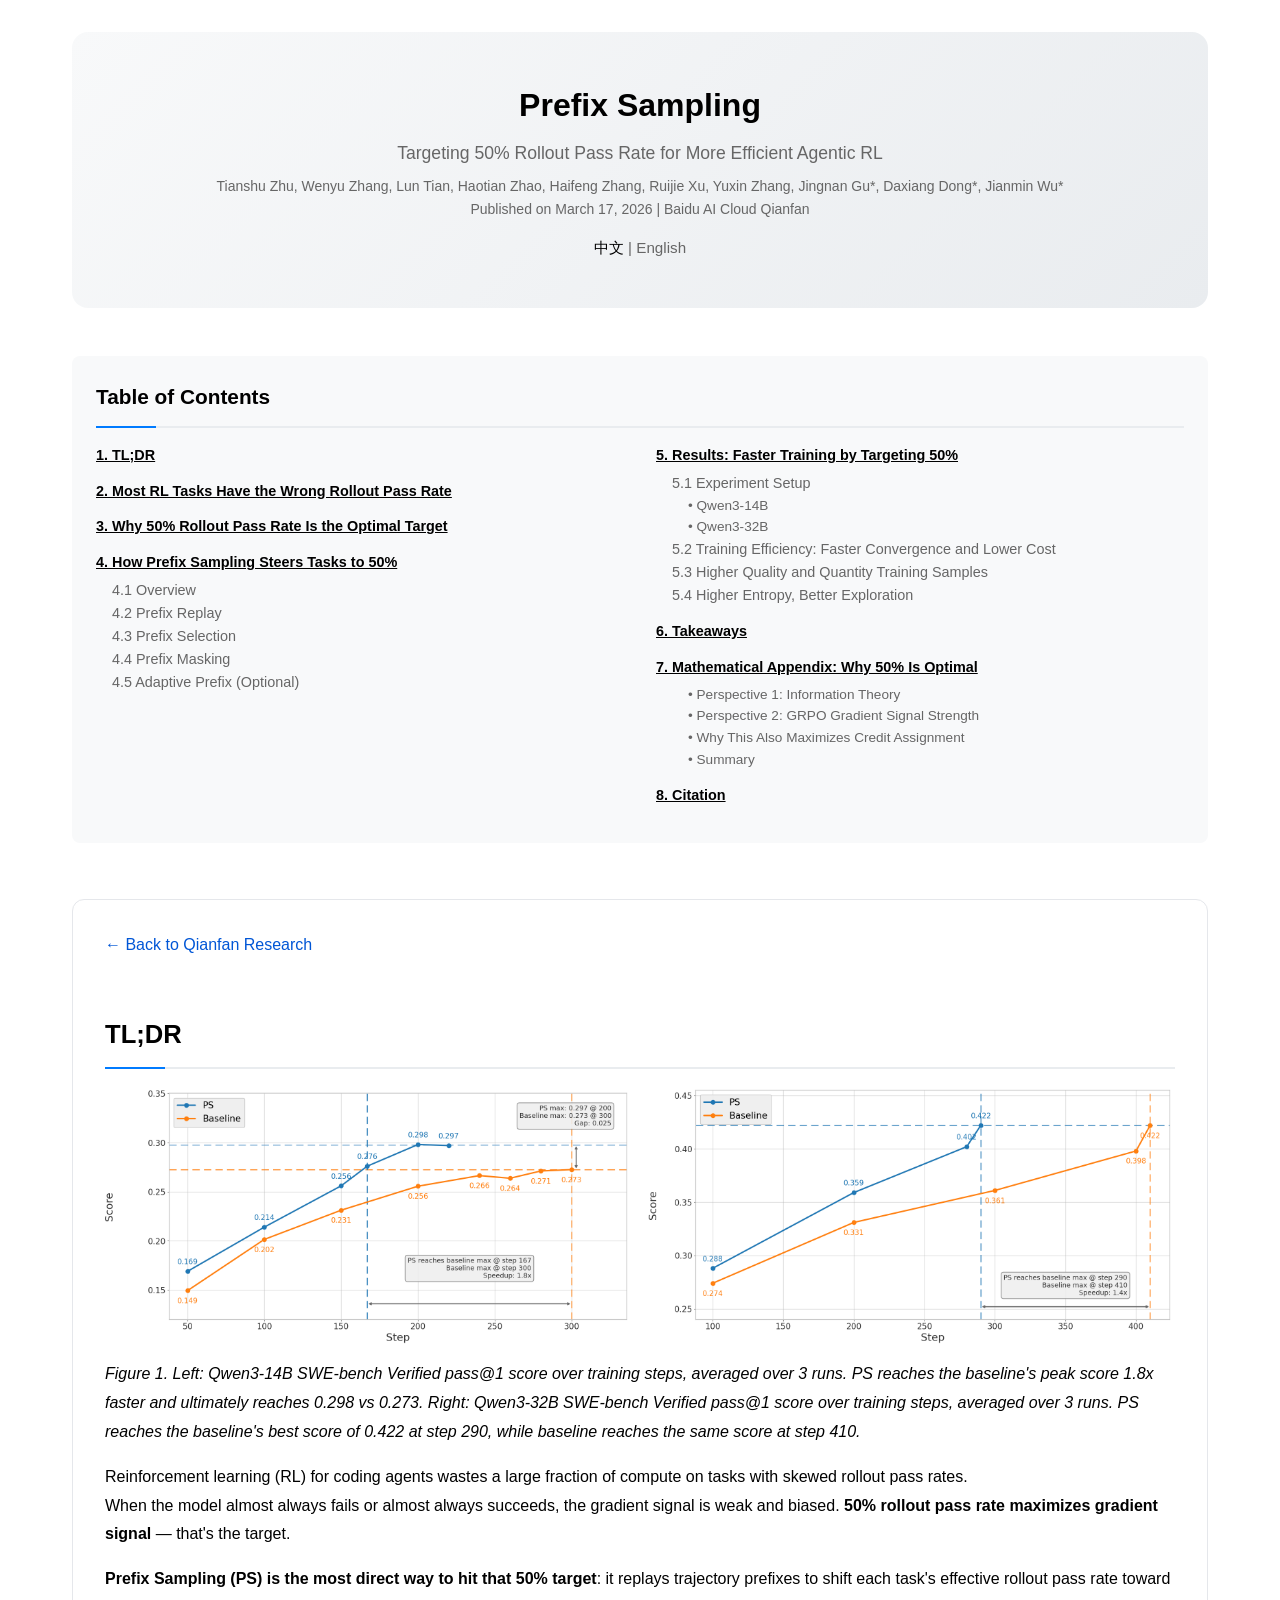
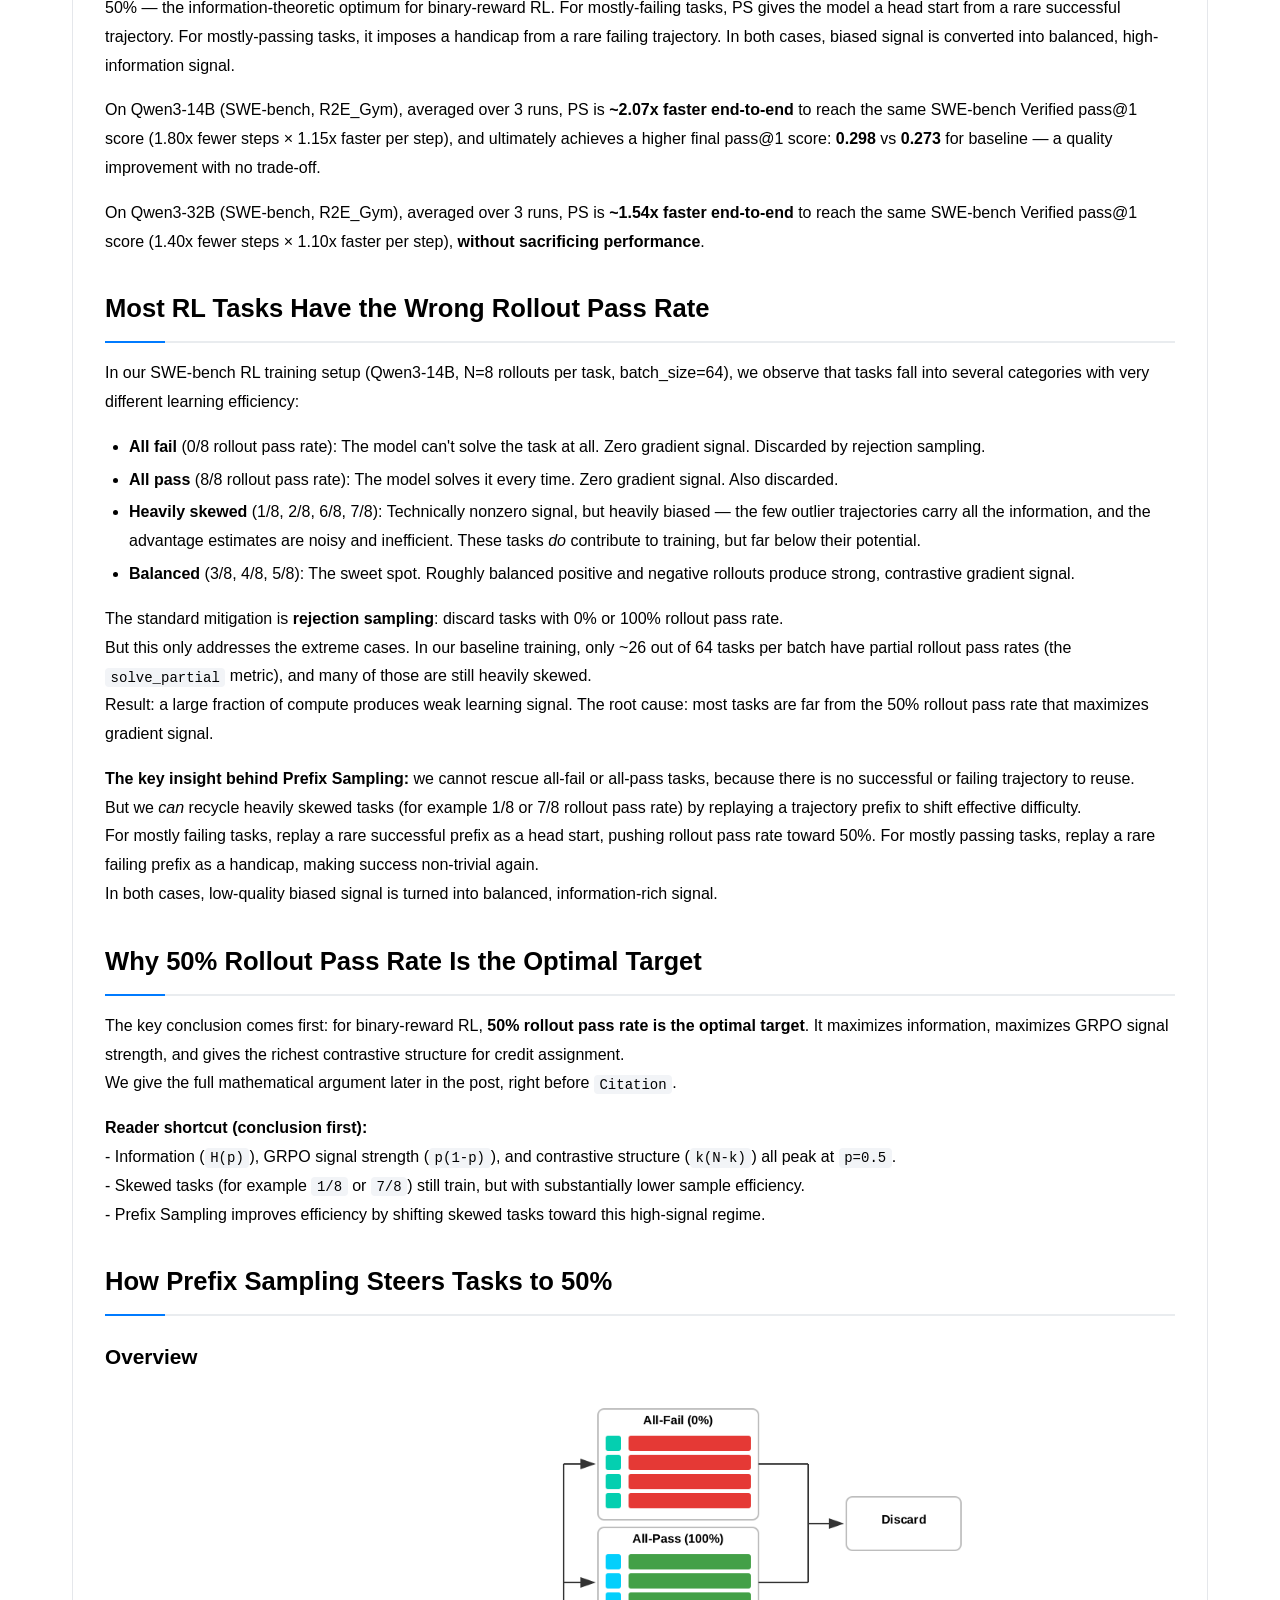
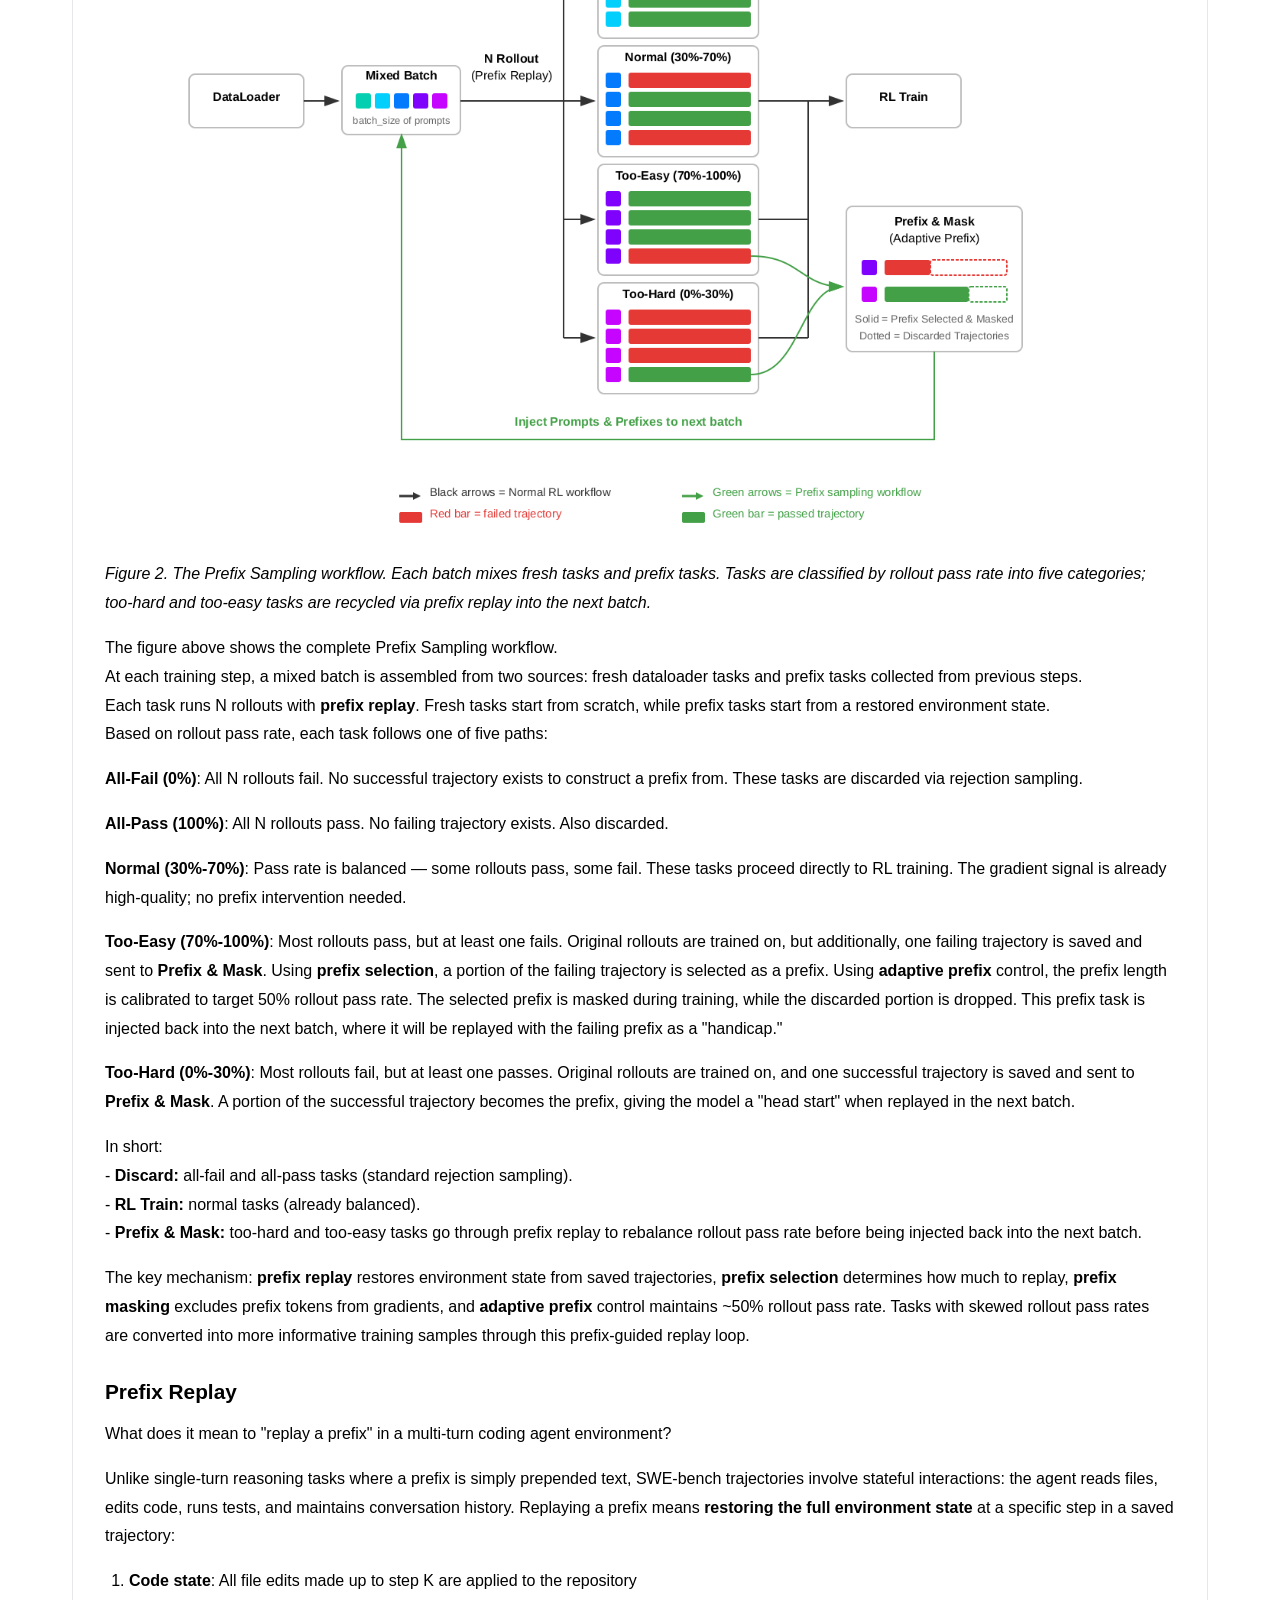
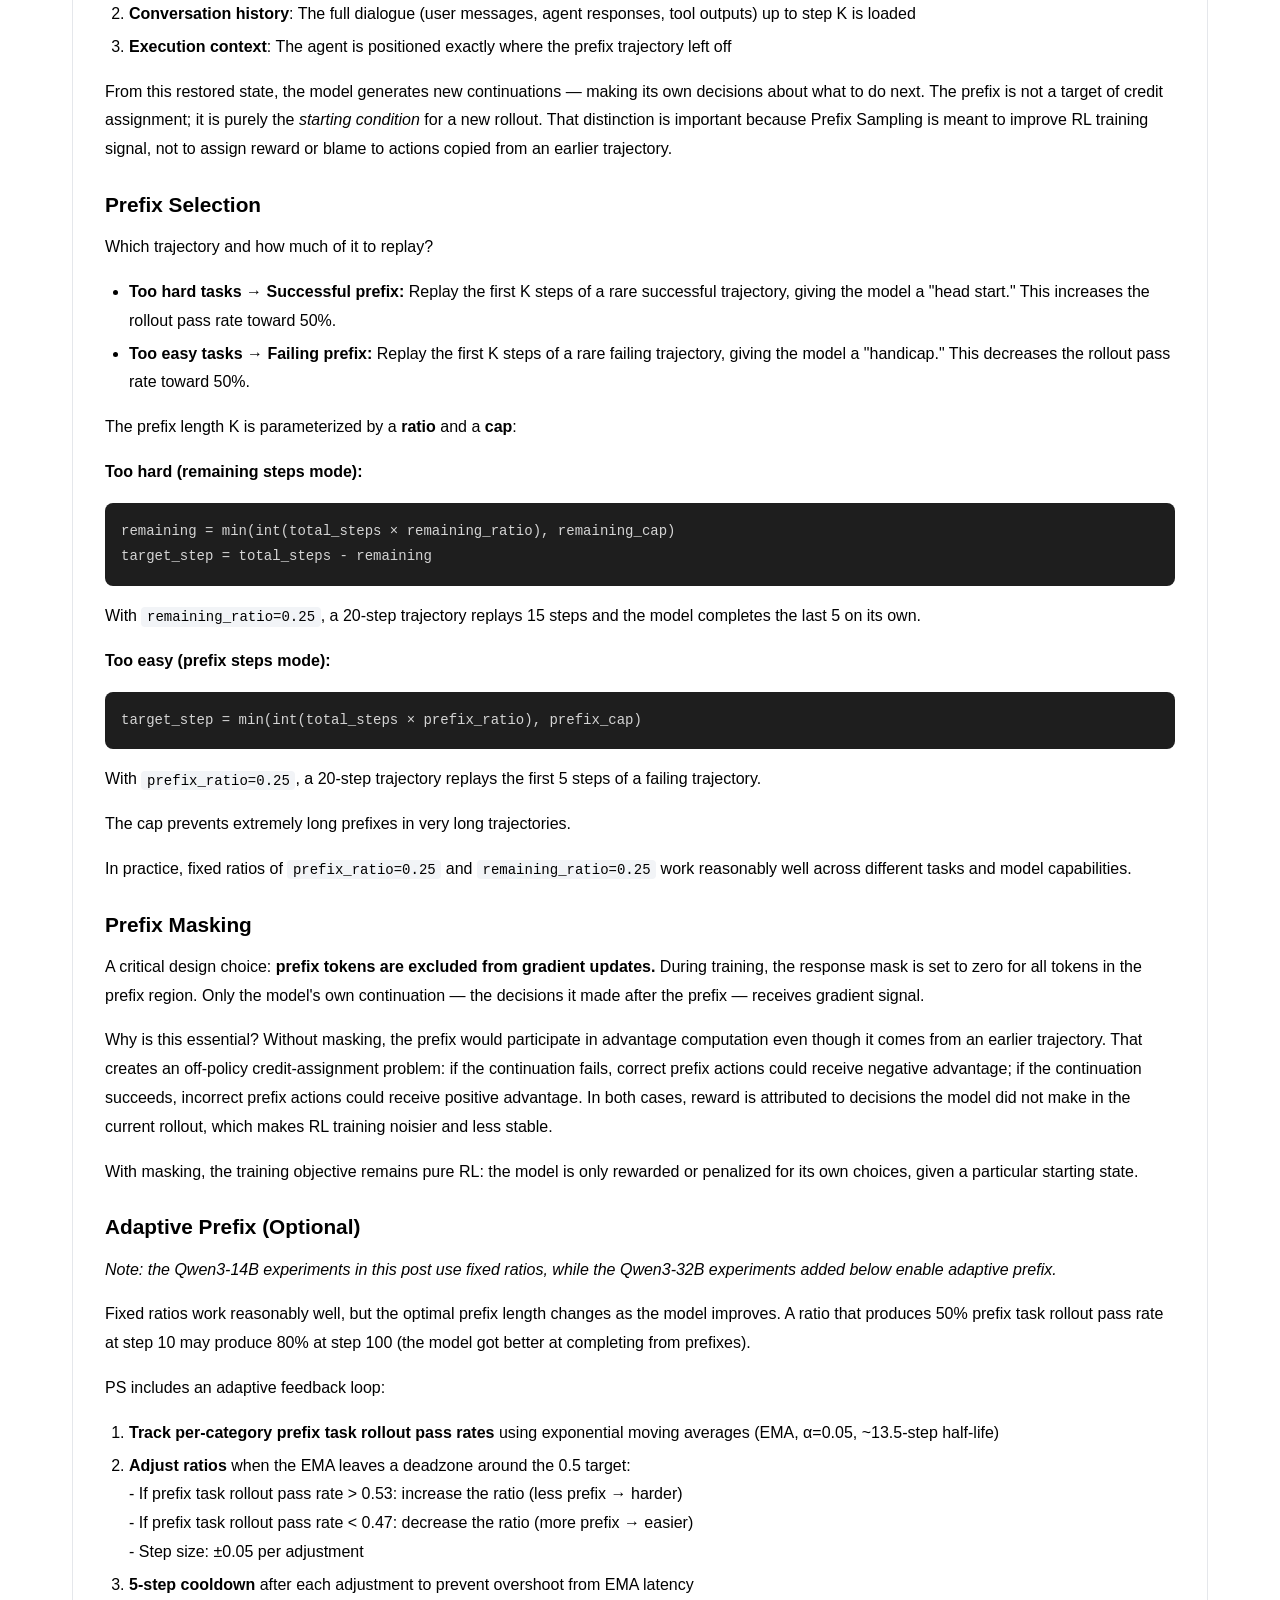
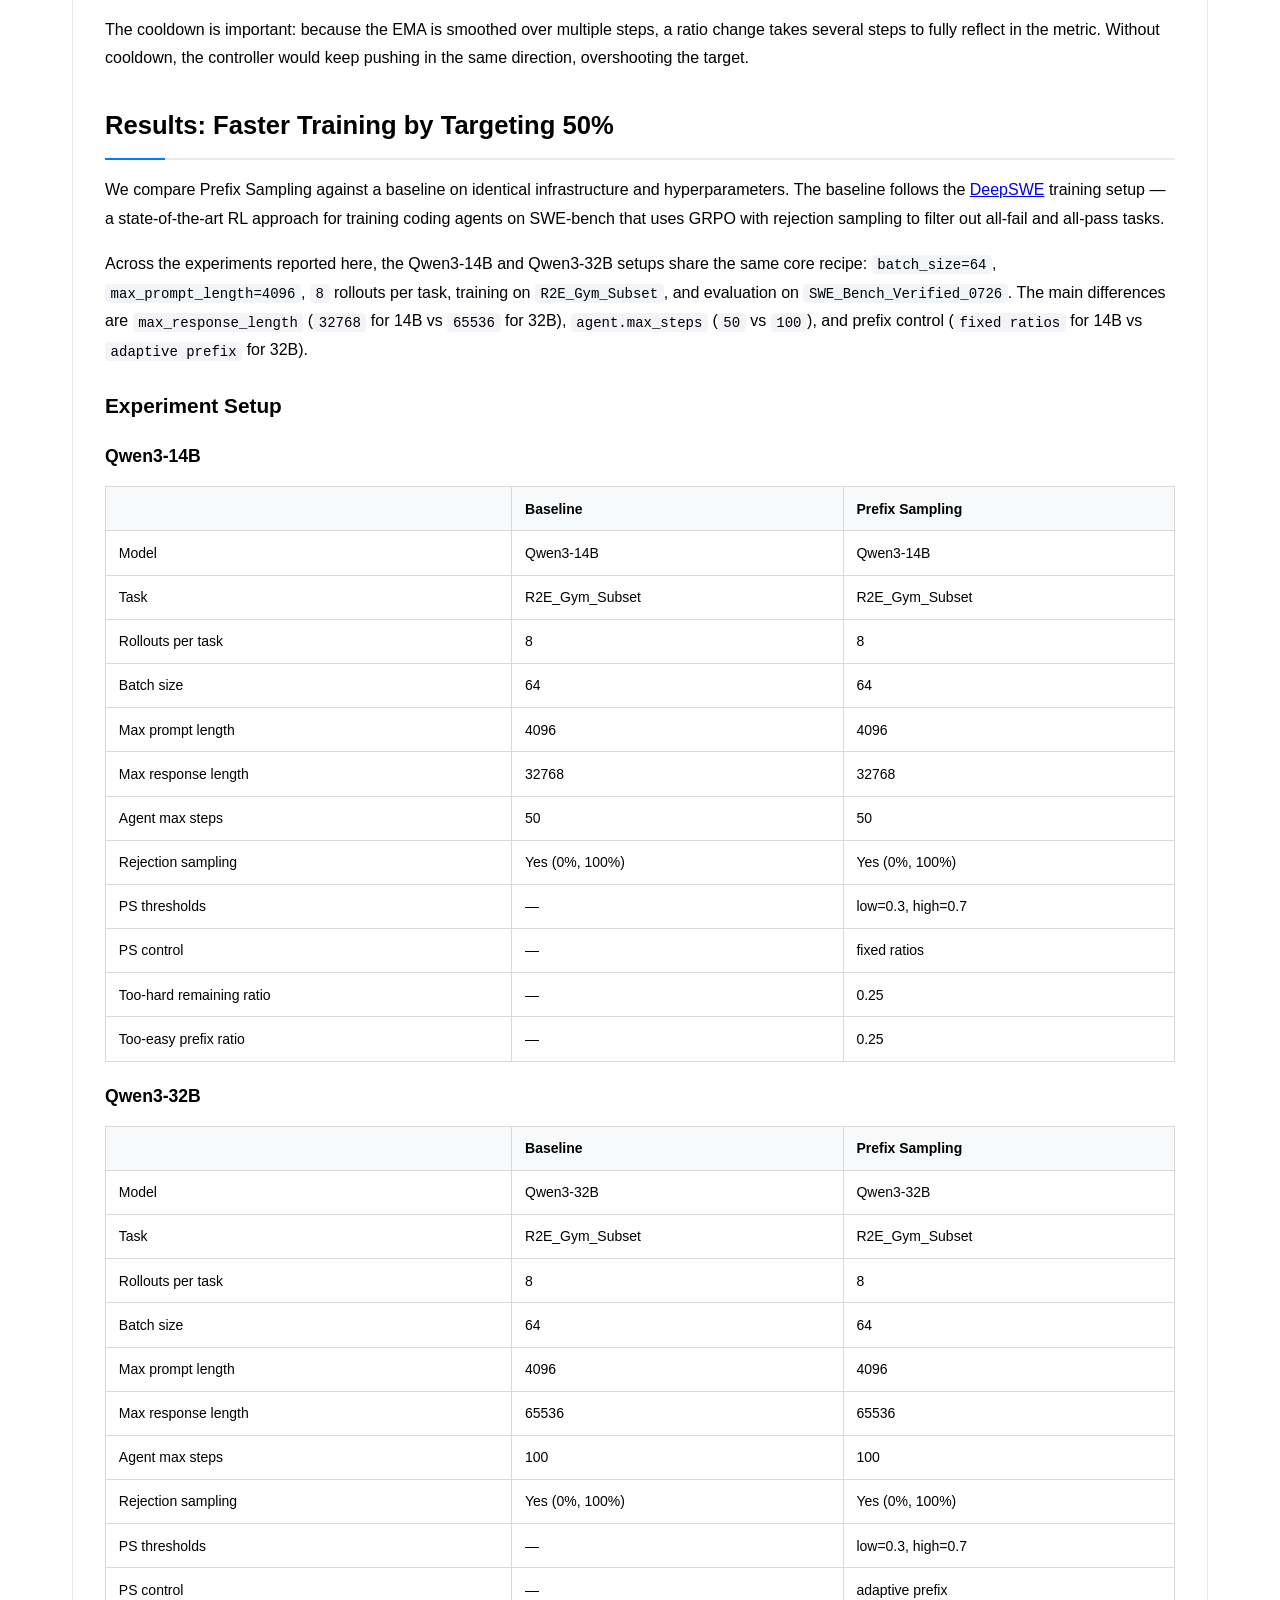
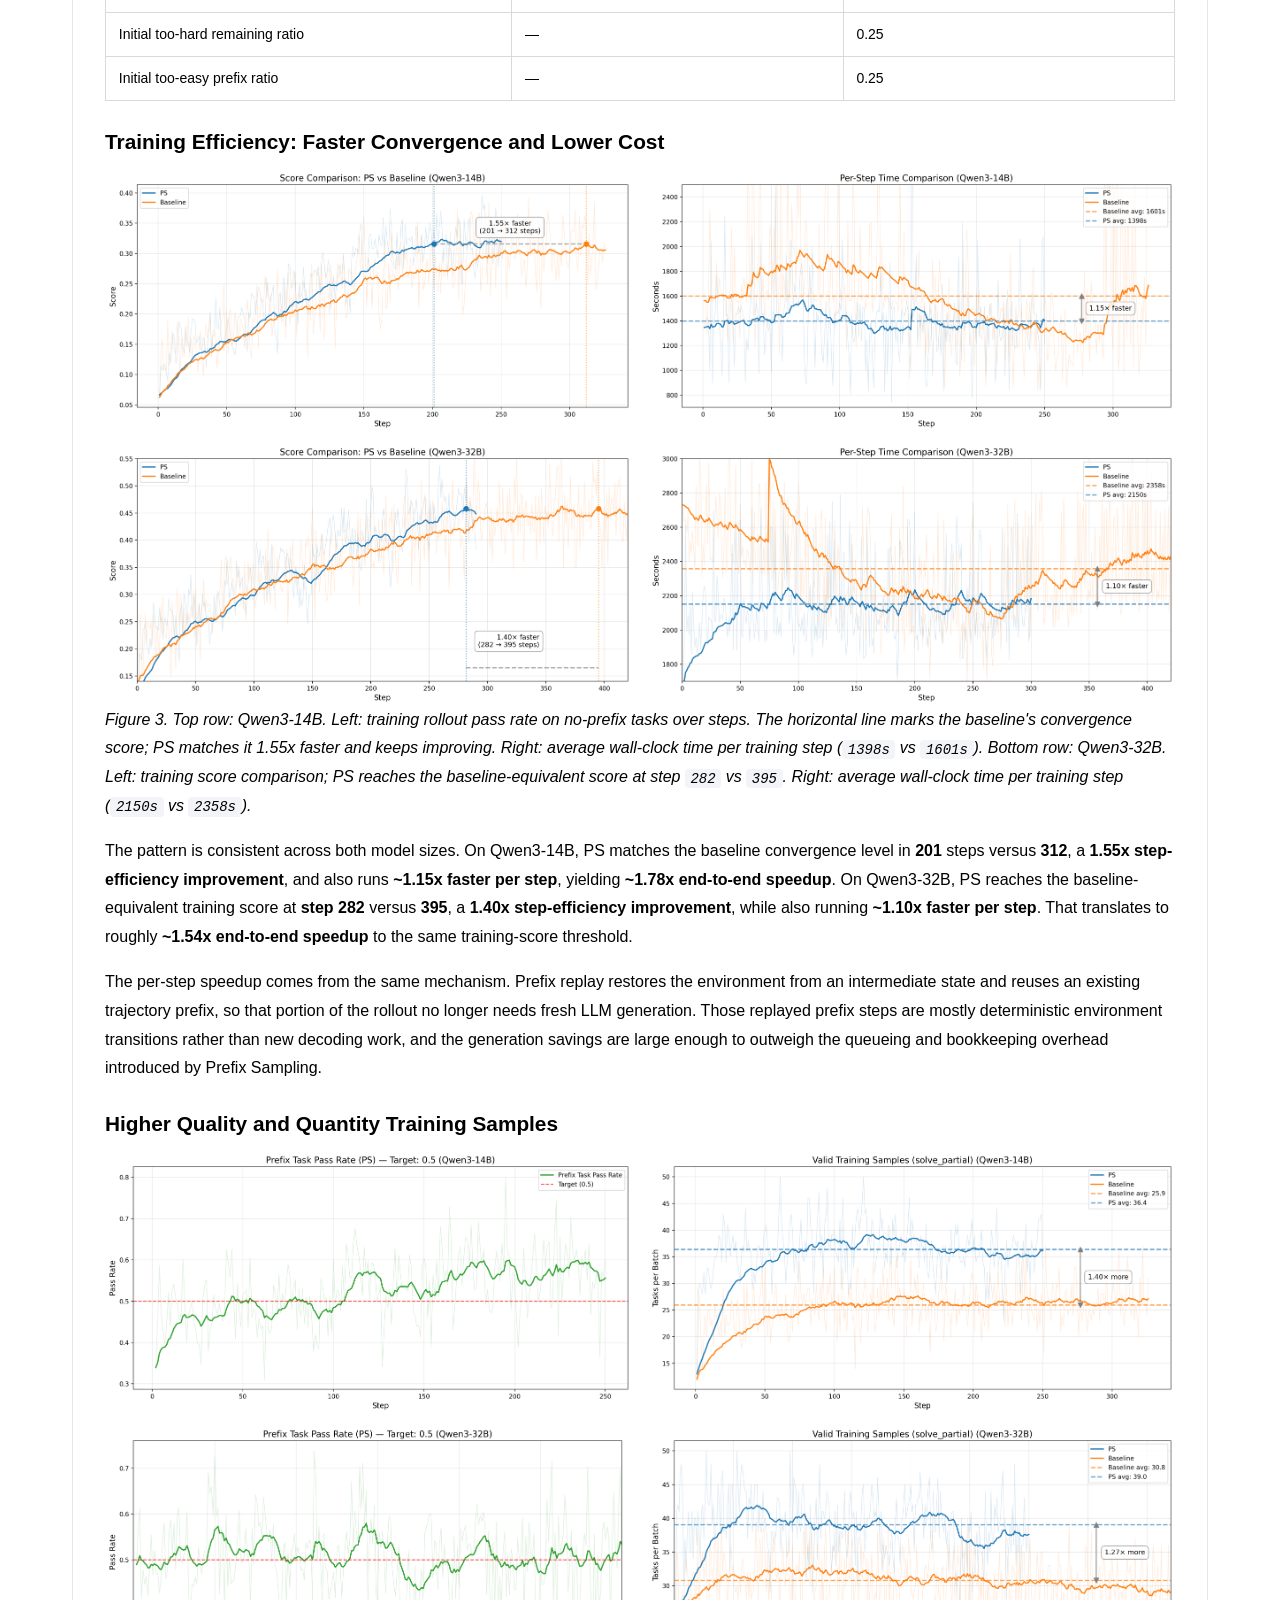
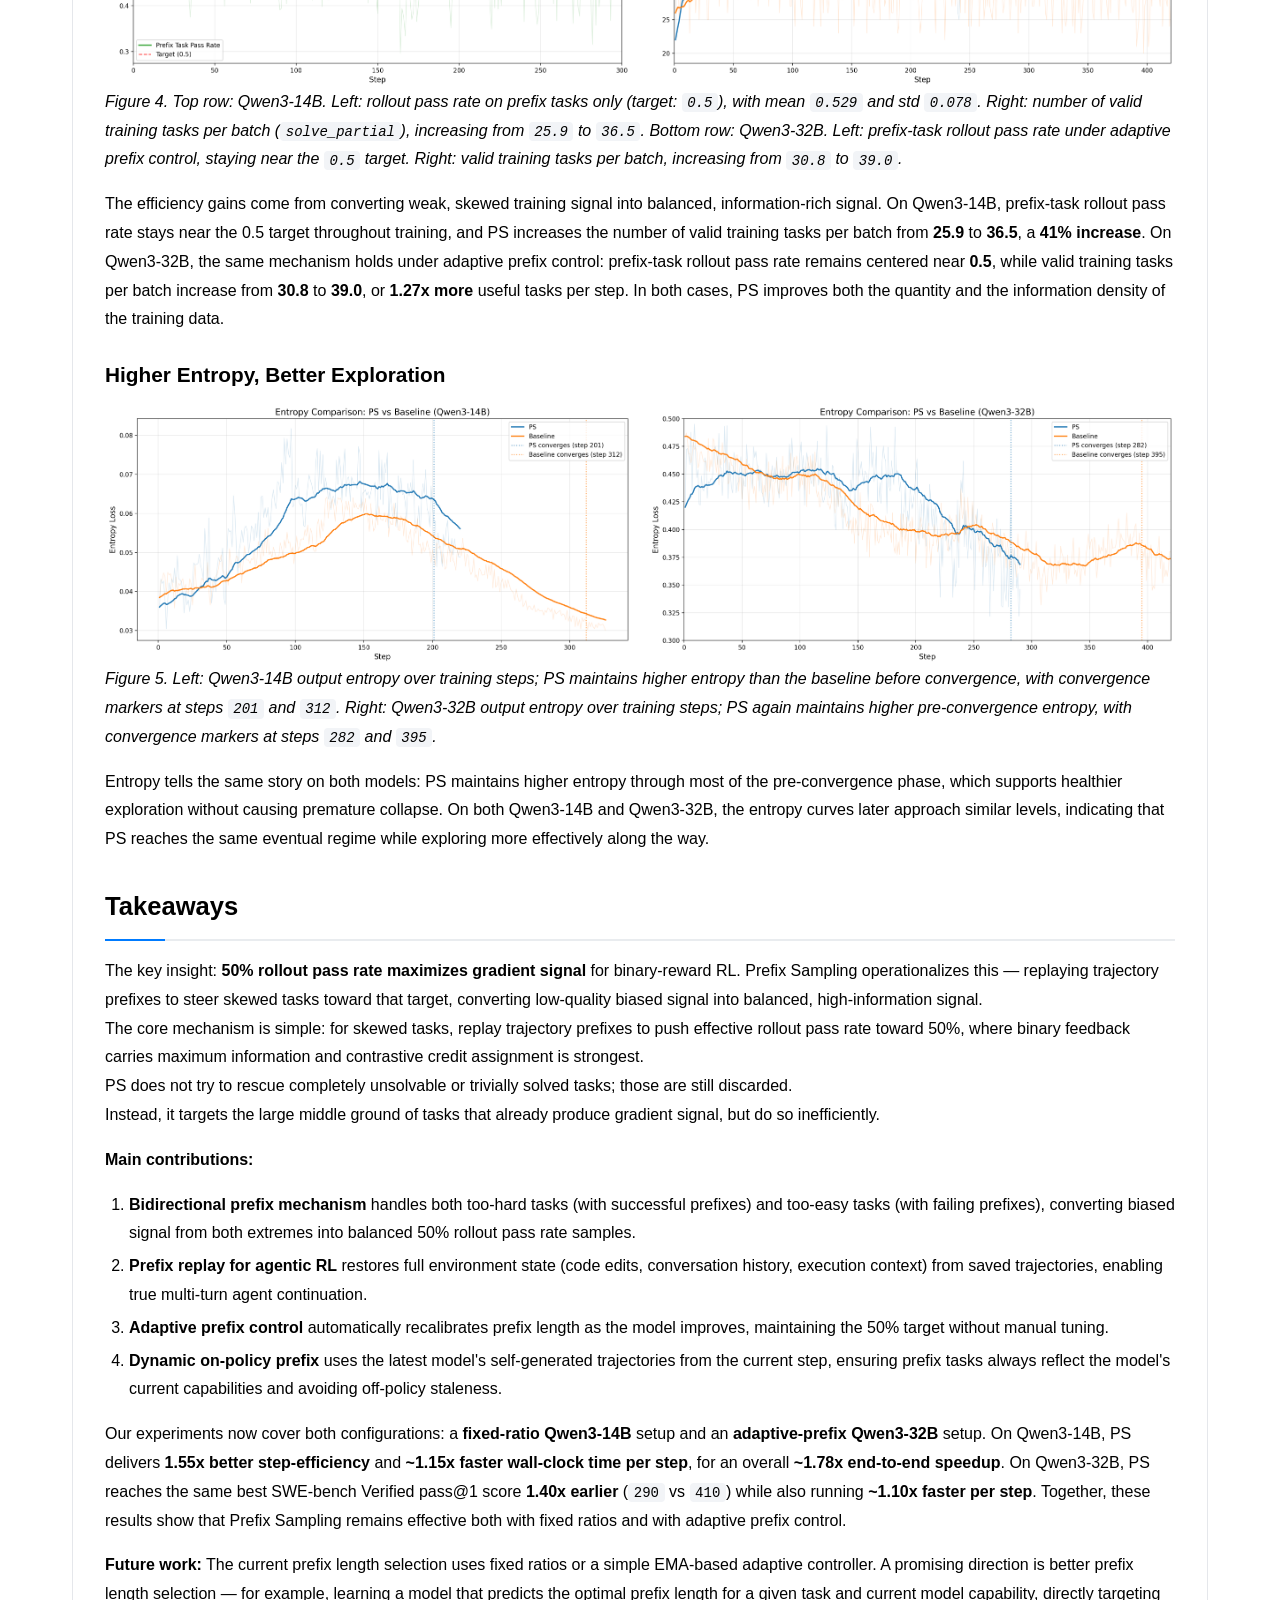
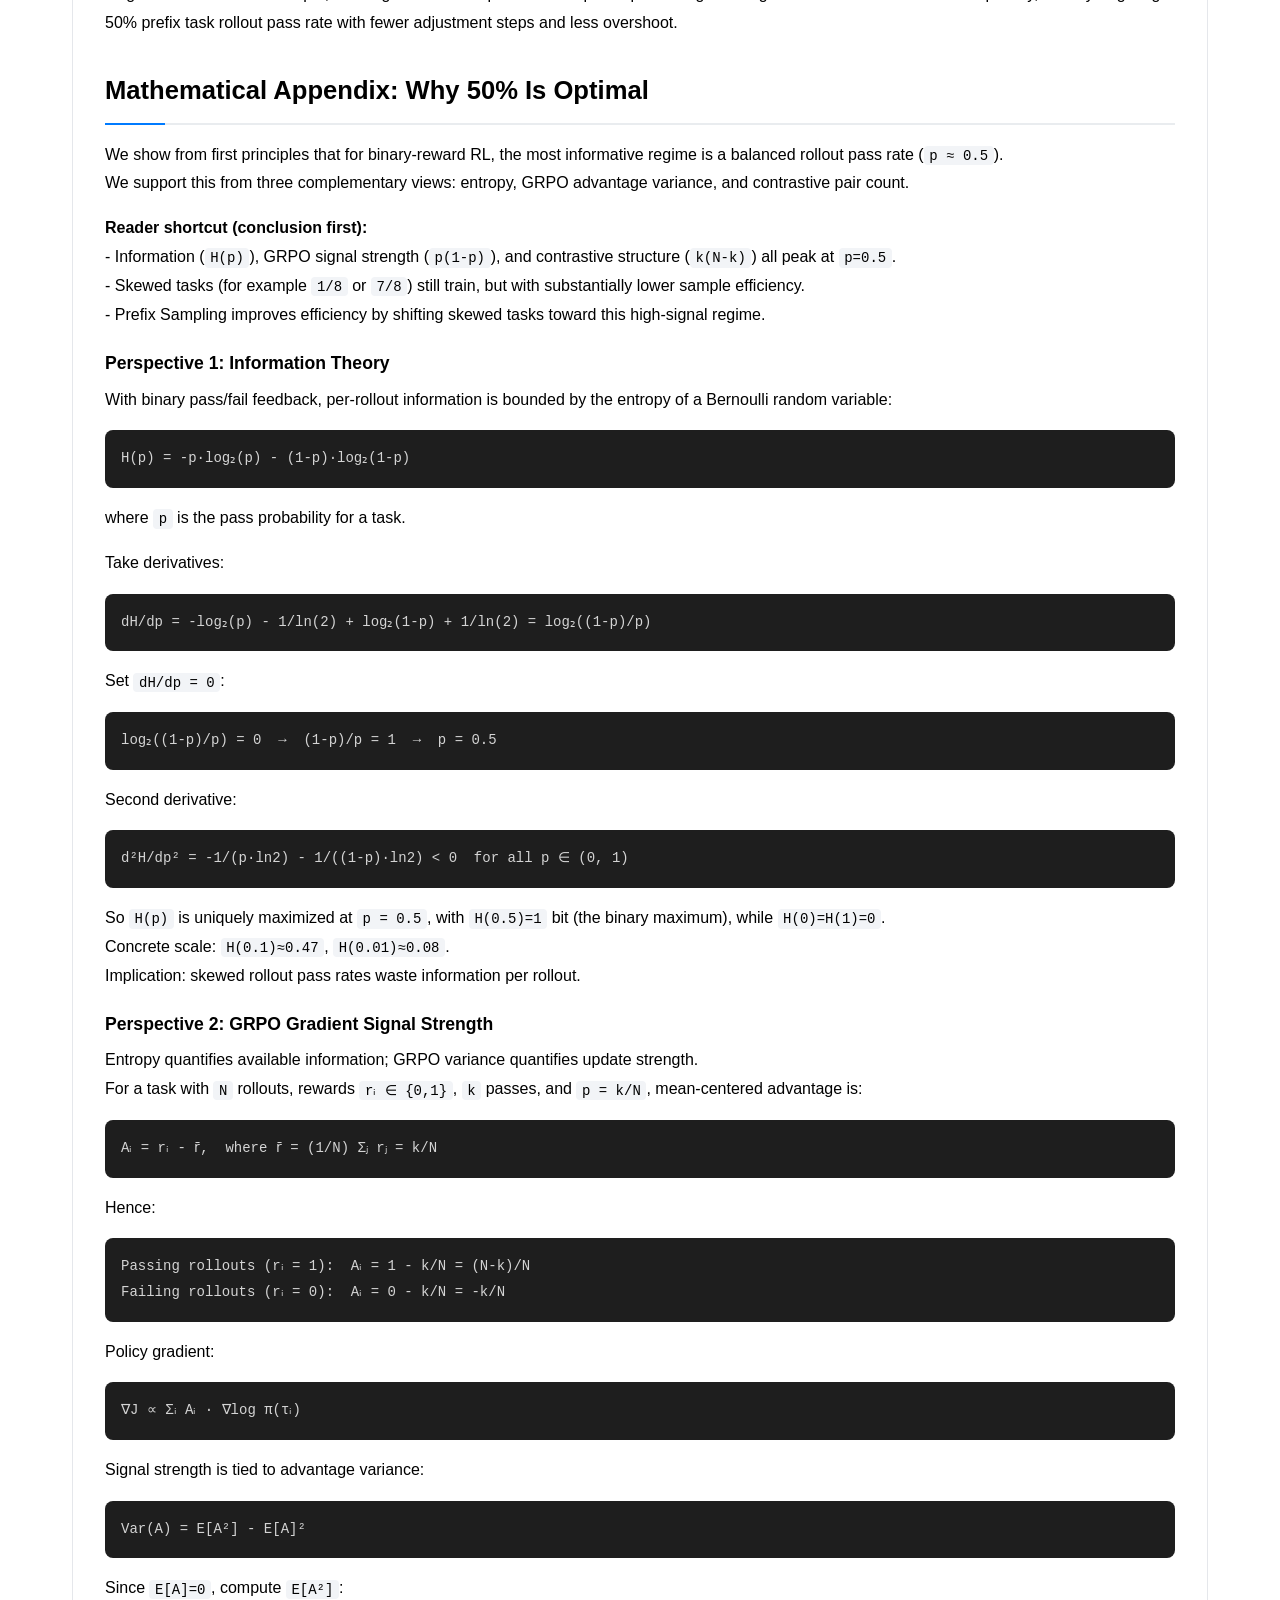
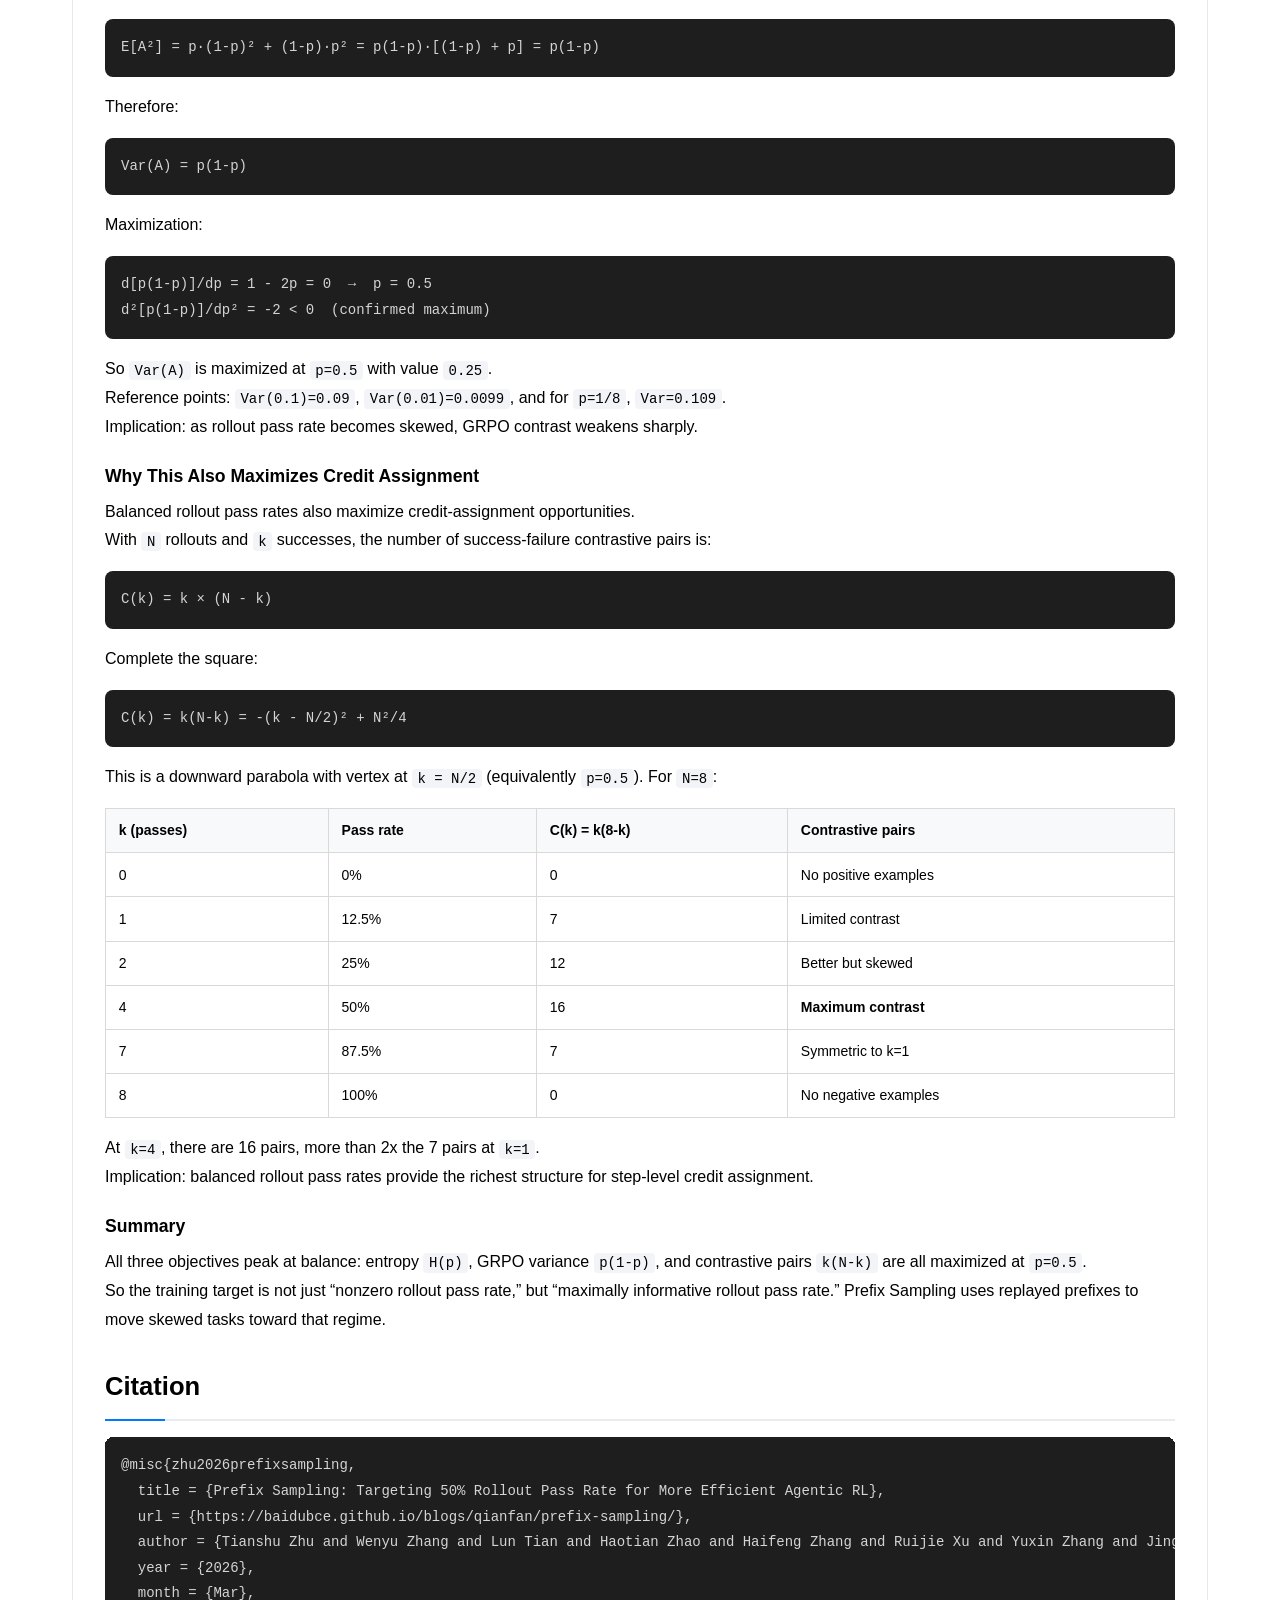
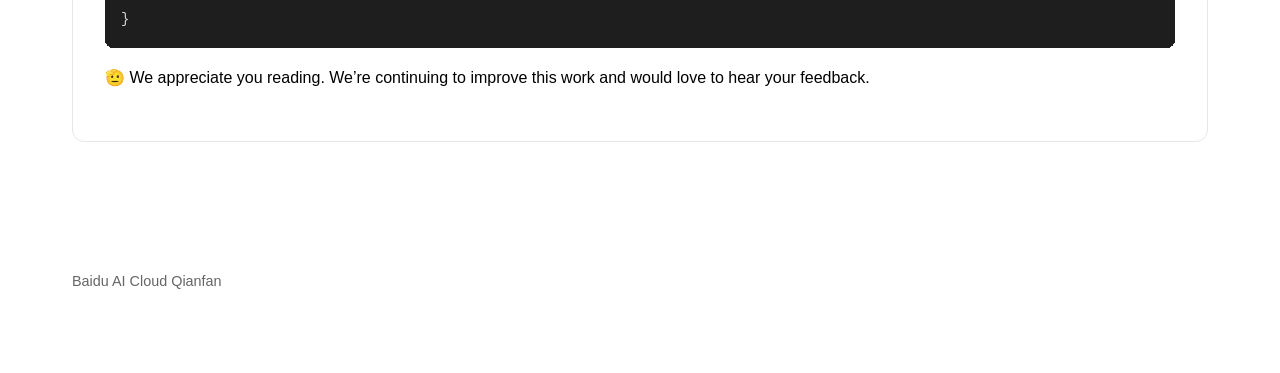
==== commit df5efb78: "Align experiment setup table columns" ====
--- a/qianfan/prefix-sampling/index.html
+++ b/qianfan/prefix-sampling/index.html
@@ -128,7 +128,7 @@
 <p>Across the experiments reported here, the Qwen3-14B and Qwen3-32B setups share the same core recipe: <code>batch_size=64</code>, <code>max_prompt_length=4096</code>, <code>8</code> rollouts per task, training on <code>R2E_Gym_Subset</code>, and evaluation on <code>SWE_Bench_Verified_0726</code>. The main differences are <code>max_response_length</code> (<code>32768</code> for 14B vs <code>65536</code> for 32B), <code>agent.max_steps</code> (<code>50</code> vs <code>100</code>), and prefix control (<code>fixed ratios</code> for 14B vs <code>adaptive prefix</code> for 32B).</p>
 <h3>Experiment Setup</h3>
 <h4>Qwen3-14B</h4>
-<table>
+<table class="experiment-table">
 <thead>
 <tr>
 <th></th>
@@ -200,7 +200,7 @@
 </tbody>
 </table>
 <h4>Qwen3-32B</h4>
-<table>
+<table class="experiment-table">
 <thead>
 <tr>
 <th></th>
--- a/qianfan/style.css
+++ b/qianfan/style.css
@@ -0,0 +1,1210 @@
+/* Base Reset */
+* {
+    margin: 0;
+    padding: 0;
+    box-sizing: border-box;
+}
+
+/* Variables */
+:root {
+    --primary-color: #000000;
+    --text-primary: #000000;
+    --text-secondary: #666666;
+    --bg-primary: #ffffff;
+    --bg-secondary: #ffffff;
+    --bg-code: #1e1e1e;
+    --border-color: #000000;
+    --border-light: #cccccc;
+    --font-sans: -apple-system, BlinkMacSystemFont, 'Segoe UI', 'Roboto', 'Helvetica Neue', Arial, sans-serif;
+    --font-mono: 'SF Mono', 'Consolas', 'Monaco', 'Courier New', monospace;
+}
+
+/* Base Styles */
+body {
+    font-family: var(--font-sans);
+    color: var(--text-primary);
+    background: var(--bg-primary);
+    line-height: 1.6;
+    font-size: 16px;
+}
+
+/* Container */
+.container {
+    max-width: 1200px;
+    margin: 0 auto;
+    padding: 0 2rem;
+}
+
+/* Header */
+.site-header {
+    background: var(--bg-primary);
+    position: sticky;
+    top: 0;
+    z-index: 100;
+}
+
+.header-content {
+    display: flex;
+    justify-content: space-between;
+    align-items: center;
+    padding: 1rem 0;
+}
+
+.site-title {
+    font-size: 1.25rem;
+    font-weight: 600;
+    color: var(--text-primary);
+}
+
+.main-nav {
+    display: flex;
+    gap: 2rem;
+}
+
+.main-nav a {
+    color: var(--text-primary);
+    text-decoration: none;
+    font-size: 0.95rem;
+    transition: opacity 0.2s;
+}
+
+.main-nav a:hover {
+    opacity: 0.6;
+}
+
+/* Main Content */
+.main-content {
+    padding: 2rem 0;
+}
+
+/* Hero Section */
+.hero-section {
+    padding: 3rem 0;
+    margin-bottom: 3rem;
+    background: linear-gradient(135deg, #f8f9fa 0%, #e9ecef 100%);
+    border-radius: 16px;
+    text-align: center;
+}
+
+.hero-title {
+    font-size: 2rem;
+    font-weight: 700;
+    margin-bottom: 0.5rem;
+    color: var(--text-primary);
+}
+
+.hero-subtitle {
+    font-size: 1.1rem;
+    color: var(--text-secondary);
+    margin-bottom: 0.5rem;
+}
+
+.hero-meta {
+    font-size: 0.875rem;
+    color: var(--text-secondary);
+}
+
+/* Sections */
+.section {
+    margin-bottom: 4rem;
+    padding: 2rem 0;
+    background: transparent;
+    margin-left: -2rem;
+    margin-right: -2rem;
+    padding-left: 2rem;
+    padding-right: 2rem;
+    border-radius: 0;
+}
+
+
+.section h2 {
+    font-size: 1.75rem;
+    font-weight: 600;
+    margin-bottom: 1.5rem;
+    color: var(--text-primary);
+    padding-bottom: 0.75rem;
+    border-bottom: 2px solid #e9ecef;
+    position: relative;
+}
+
+.section h2::after {
+    content: '';
+    position: absolute;
+    bottom: -2px;
+    left: 0;
+    width: 60px;
+    height: 2px;
+    background: #007bff;
+}
+
+.research-section {
+    background: transparent;
+    margin-left: 0;
+    margin-right: 0;
+    padding-left: 0;
+    padding-right: 0;
+}
+
+.table-of-contents.section > div > h2 {
+    padding-bottom: 0.75rem;
+    border-bottom: 2px solid #e9ecef;
+    position: relative;
+}
+
+.table-of-contents.section > div > h2::after {
+    content: '';
+    position: absolute;
+    bottom: -2px;
+    left: 0;
+    width: 60px;
+    height: 2px;
+    background: #007bff;
+}
+
+.section h3 {
+    font-size: 1.25rem;
+    font-weight: 600;
+    margin-top: 1.5rem;
+    margin-bottom: 0.75rem;
+    color: var(--text-primary);
+}
+
+.section h4 {
+    font-size: 1.1rem;
+    font-weight: 600;
+    margin-top: 1rem;
+    margin-bottom: 0.5rem;
+    color: var(--text-primary);
+}
+
+.section p {
+    margin-bottom: 1rem;
+    line-height: 1.7;
+}
+
+.section-intro {
+    font-size: 1rem;
+    color: var(--text-secondary);
+    margin-bottom: 1.5rem;
+    line-height: 1.6;
+}
+
+/* Core Features Grid - 三列横排布局 */
+.core-features-grid {
+    display: grid;
+    grid-template-columns: repeat(3, 1fr);
+    gap: 2rem;
+    margin: 2rem 0;
+}
+
+.core-feature-column {
+    background: #f8f9fa;
+    padding: 2rem 1.5rem;
+    text-align: center;
+    border-radius: 8px;
+    box-shadow: 0 2px 8px rgba(0, 0, 0, 0.04);
+    transition: transform 0.2s ease, box-shadow 0.2s ease;
+}
+
+.core-feature-column:hover {
+    transform: translateY(-2px);
+    box-shadow: 0 4px 16px rgba(0, 0, 0, 0.08);
+}
+
+.core-feature-column h3 {
+    color: var(--text-primary);
+    font-size: 1.25rem;
+    margin-bottom: 0.75rem;
+    font-weight: 700;
+}
+
+.core-feature-column p {
+    color: var(--text-secondary);
+    line-height: 1.6;
+}
+
+/* Core Features Details - 详细内容 */
+.core-features-details {
+    margin-top: 3rem;
+}
+
+.core-feature-detail {
+    background: var(--bg-primary);
+    padding: 2rem;
+    margin-bottom: 3rem;
+    border-radius: 12px;
+    box-shadow: 0 1px 3px rgba(0, 0, 0, 0.06);
+    border: 1px solid #e0e0e0;
+}
+
+.core-feature-detail h3 {
+    color: var(--text-primary);
+    font-size: 1.25rem;
+    margin-bottom: 0.75rem;
+    font-weight: 700;
+}
+
+/* Tech Highlights Grid - 三列横排布局 */
+.tech-highlights-grid {
+    display: grid;
+    grid-template-columns: repeat(3, 1fr);
+    gap: 2rem;
+    margin: 2rem 0;
+}
+
+.tech-highlight-column {
+    background: #f0f8ff;
+    padding: 2rem 1.5rem;
+    text-align: center;
+    border-radius: 8px;
+    box-shadow: 0 2px 8px rgba(0, 123, 255, 0.08);
+    transition: transform 0.2s ease, box-shadow 0.2s ease;
+}
+
+.tech-highlight-column:hover {
+    transform: translateY(-2px);
+    box-shadow: 0 4px 16px rgba(0, 123, 255, 0.12);
+}
+
+.tech-highlight-column h3 {
+    color: var(--text-primary);
+    font-size: 1.25rem;
+    margin-bottom: 0.75rem;
+    font-weight: 700;
+}
+
+.tech-highlight-column p {
+    color: var(--text-secondary);
+    line-height: 1.6;
+}
+
+/* Tech Highlights Details - 详细内容 */
+.tech-highlights-details {
+    margin-top: 3rem;
+}
+
+.tech-highlight-detail {
+    background: var(--bg-primary);
+    padding: 2rem;
+    margin-bottom: 3rem;
+    border-radius: 12px;
+    box-shadow: 0 1px 3px rgba(0, 0, 0, 0.06);
+}
+
+.tech-highlight-detail h3 {
+    color: var(--text-primary);
+    font-size: 1.25rem;
+    margin-bottom: 0.75rem;
+    font-weight: 700;
+}
+
+/* Lists */
+ul, ol {
+    margin-bottom: 1rem;
+    padding-left: 1.5rem;
+}
+
+li {
+    margin-bottom: 0.25rem;
+}
+
+/* Metrics Grid */
+.metrics-grid {
+    display: grid;
+    grid-template-columns: repeat(auto-fit, minmax(250px, 1fr));
+    gap: 1rem;
+    margin: 1.5rem 0;
+}
+
+.metric-card {
+    background: #f8f9fa;
+    padding: 1.5rem;
+    border-radius: 8px;
+    box-shadow: 0 1px 3px rgba(0, 0, 0, 0.05);
+    text-align: center;
+}
+
+.metric-value {
+    font-size: 1.25rem;
+    font-weight: 700;
+    color: var(--text-primary);
+    margin-bottom: 0.25rem;
+}
+
+.metric-label {
+    font-size: 0.875rem;
+    color: var(--text-secondary);
+}
+
+/* Architecture Section */
+.architecture-overview {
+    margin: 1.5rem 0;
+    text-align: center;
+}
+
+.architecture-image {
+    max-width: 100%;
+    height: auto;
+    background: white;
+    padding: 1rem;
+}
+
+.architecture-details {
+    margin: 1.5rem 0;
+}
+
+/* Feature Grid */
+.feature-grid {
+    display: grid;
+    grid-template-columns: repeat(auto-fit, minmax(300px, 1fr));
+    gap: 1rem;
+    margin: 1rem 0;
+}
+
+.feature-card {
+    background: #fafafa;
+    padding: 1.5rem;
+    border-radius: 8px;
+    box-shadow: 0 1px 3px rgba(0, 0, 0, 0.05);
+}
+
+.feature-card h4 {
+    color: var(--text-primary);
+    margin-bottom: 0.5rem;
+}
+
+/* Tables */
+.table-wrapper {
+    overflow-x: auto;
+    margin: 1.5rem 0;
+}
+
+table {
+    width: 100%;
+    border-collapse: collapse;
+    font-size: 0.875rem;
+}
+
+.benchmark-table,
+.api-table {
+    background: var(--bg-primary);
+    border-radius: 8px;
+    overflow: hidden;
+    box-shadow: 0 1px 3px rgba(0, 0, 0, 0.06);
+}
+
+th {
+    background: #f8f9fa;
+    text-align: left;
+    padding: 1rem;
+    font-weight: 600;
+    border: 1px solid #e0e0e0;
+}
+
+td {
+    padding: 1rem;
+    border: 1px solid #e0e0e0;
+}
+
+tr:hover {
+    background: #f8f9fa;
+}
+
+td strong {
+    color: var(--text-primary);
+    font-weight: 600;
+}
+
+/* Code Blocks */
+pre,
+pre[class*="language-"] {
+    background: var(--bg-code) !important;
+    padding: 1rem;
+    overflow-x: auto;
+    margin: 1rem 0;
+}
+
+code {
+    font-family: var(--font-mono);
+    font-size: 0.875rem;
+    background: #f5f5f5;
+    color: var(--text-primary);
+    padding: 0.125rem 0.25rem;
+}
+
+pre code,
+pre[class*="language-"] code {
+    background: transparent !important;
+    color: #d4d4d4 !important;
+    padding: 0;
+    line-height: 1.5;
+}
+
+/* Capability Showcase */
+.capability-showcase {
+    display: grid;
+    grid-template-columns: repeat(auto-fit, minmax(280px, 1fr));
+    gap: 1.5rem;
+    margin: 1.5rem 0;
+}
+
+.capability-item {
+    background: #fafafa;
+    padding: 1.5rem;
+    border-radius: 8px;
+    box-shadow: 0 1px 3px rgba(0, 0, 0, 0.05);
+}
+
+.capability-item h4 {
+    font-size: 1.1rem;
+    margin-bottom: 0.5rem;
+    padding-bottom: 0.5rem;
+}
+
+/* Tab Navigation */
+.capability-tabs,
+.code-tabs {
+    display: flex;
+    gap: 0;
+    border-bottom: 1px solid #e0e0e0;
+    margin-bottom: 1.5rem;
+    overflow-x: auto;
+}
+
+.capability-tab,
+.code-tab {
+    padding: 0.5rem 1rem;
+    background: none;
+    border: 1px solid #e0e0e0;
+    border-bottom: none;
+    color: var(--text-secondary);
+    font-size: 0.9rem;
+    cursor: pointer;
+    transition: all 0.2s ease;
+    white-space: nowrap;
+}
+
+.capability-tab:hover,
+.code-tab:hover {
+    color: var(--text-primary);
+}
+
+.capability-tab.active,
+.code-tab.active {
+    color: var(--text-primary);
+    background: var(--bg-primary);
+    font-weight: 600;
+    border-top: 2px solid #e0e0e0;
+}
+
+/* Panels */
+.capability-panel,
+.code-panel {
+    display: none;
+}
+
+.capability-panel.active,
+.code-panel.active {
+    display: block;
+}
+
+/* Carousel */
+.carousel-container {
+    position: relative;
+    overflow: hidden;
+    padding: 0 40px;
+}
+
+.carousel-wrapper {
+    overflow: hidden;
+}
+
+.carousel-track {
+    display: flex;
+    gap: 1rem;
+    transition: transform 0.3s ease;
+}
+
+.carousel-btn {
+    position: absolute;
+    top: 50%;
+    transform: translateY(-50%);
+    background: var(--bg-primary);
+    border: 1px solid #e0e0e0;
+    width: 32px;
+    height: 32px;
+    font-size: 1.2rem;
+    color: var(--text-primary);
+    cursor: pointer;
+    transition: all 0.2s ease;
+    z-index: 10;
+    display: flex;
+    align-items: center;
+    justify-content: center;
+}
+
+.carousel-btn:hover:not(:disabled) {
+    background: #f5f5f5;
+}
+
+.carousel-btn:disabled {
+    opacity: 0.3;
+    cursor: not-allowed;
+}
+
+.carousel-prev {
+    left: 0;
+}
+
+.carousel-next {
+    right: 0;
+}
+
+/* Capability Cards */
+.capability-card {
+    flex: 0 0 500px;
+    background: var(--bg-primary);
+    border: 1px solid #e0e0e0;
+    overflow: hidden;
+    min-height: 500px;
+}
+
+.capability-card h4 {
+    background: var(--bg-primary);
+    color: var(--text-primary);
+    padding: 0.75rem;
+    font-size: 1rem;
+    font-weight: 600;
+    margin: 0;
+    border-bottom: 1px solid #e0e0e0;
+}
+
+.showcase-content {
+    padding: 1rem;
+}
+
+.showcase-image {
+    background: white;
+    border: 1px solid #e0e0e0;
+    padding: 0.5rem;
+    margin-bottom: 1rem;
+    min-height: 200px;
+    display: flex;
+    align-items: center;
+    justify-content: center;
+}
+
+.showcase-image img {
+    max-width: 100%;
+    max-height: 280px;
+    object-fit: contain;
+    cursor: pointer;
+    transition: transform 0.2s ease;
+}
+
+.showcase-image img:hover {
+    transform: scale(1.02);
+}
+
+.showcase-image video {
+    max-width: 100%;
+    max-height: 280px;
+    object-fit: contain;
+    cursor: pointer;
+    transition: transform 0.2s ease;
+}
+
+.showcase-image video:hover {
+    transform: scale(1.02);
+}
+
+/* Modal for enlarged images */
+.image-modal {
+    display: none;
+    position: fixed;
+    z-index: 1000;
+    left: 0;
+    top: 0;
+    width: 100%;
+    height: 100%;
+    background-color: rgba(0, 0, 0, 0.8);
+}
+
+.image-modal-content {
+    position: absolute;
+    top: 50%;
+    left: 50%;
+    transform: translate(-50%, -50%);
+    max-width: 90%;
+    max-height: 90%;
+}
+
+.image-modal-content img {
+    max-width: 100%;
+    max-height: 100%;
+    object-fit: contain;
+}
+
+.image-modal-close {
+    position: absolute;
+    top: 15px;
+    right: 25px;
+    color: white;
+    font-size: 35px;
+    font-weight: bold;
+    cursor: pointer;
+}
+
+.image-modal-close:hover {
+    color: #ccc;
+}
+
+.showcase-dialogue {
+    background: var(--bg-primary);
+    border: 1px solid #e0e0e0;
+    padding: 1rem;
+}
+
+.user-prompt {
+    margin: 0.5rem 0;
+    padding: 0.75rem;
+    background: #ffe6e6;
+    border: 1px solid #ffb3b3;
+    border-radius: 6px;
+}
+
+.model-response {
+    margin: 0.5rem 0;
+    padding: 0.75rem;
+    background: #e6f3ff;
+    border: 1px solid #b3d9ff;
+    border-radius: 6px;
+}
+
+.user-prompt strong,
+.model-response strong {
+    color: var(--text-primary);
+    display: block;
+    margin-bottom: 0.25rem;
+}
+
+.model-response pre {
+    background: var(--bg-code);
+    padding: 0.5rem;
+    margin: 0.5rem 0;
+    font-size: 0.75rem;
+    overflow-x: auto;
+    color: #d4d4d4;
+    border: 1px solid #e0e0e0;
+}
+
+/* Comparison Metrics */
+.metrics-comparison {
+    display: flex;
+    justify-content: space-between;
+    gap: 1rem;
+    margin: 1.5rem 0;
+    flex-wrap: wrap;
+}
+
+.metric-highlight {
+    flex: 1;
+    min-width: 150px;
+    text-align: center;
+    padding: 1.5rem;
+    background: #f0f8ff;
+    border-radius: 8px;
+    box-shadow: 0 1px 3px rgba(0, 0, 0, 0.05);
+}
+
+.metric-highlight .metric-value {
+    font-size: 1.5rem;
+    font-weight: 700;
+    color: var(--text-primary);
+    margin-bottom: 0.25rem;
+}
+
+.metric-highlight .metric-label {
+    font-size: 0.875rem;
+    color: var(--text-secondary);
+}
+
+.detail {
+    font-size: 0.75rem;
+    color: var(--text-secondary);
+}
+
+/* Summary List */
+.summary-list {
+    list-style: none;
+    padding: 0;
+}
+
+.summary-list li {
+    padding: 0.5rem 0;
+    border-bottom: 1px solid var(--border-light);
+}
+
+.summary-list li:last-child {
+    border-bottom: none;
+}
+
+/* CTA Section */
+.cta-section {
+    background: var(--bg-primary);
+    padding: 2rem;
+    text-align: center;
+    margin: 2rem 0;
+}
+
+.cta-section h3 {
+    margin-top: 0;
+    margin-bottom: 0.5rem;
+}
+
+.cta-section p {
+    color: var(--text-secondary);
+    margin-bottom: 1rem;
+}
+
+/* Buttons */
+.btn {
+    display: inline-block;
+    padding: 0.5rem 1rem;
+    text-decoration: none;
+    font-weight: 500;
+    transition: all 0.2s;
+    margin: 0 0.25rem;
+    border: 1px solid #e0e0e0;
+}
+
+.btn-primary {
+    background: var(--text-primary);
+    color: white;
+}
+
+.btn-primary:hover {
+    background: #333333;
+}
+
+.btn-secondary {
+    background: white;
+    color: var(--text-primary);
+}
+
+.btn-secondary:hover {
+    background: #f5f5f5;
+}
+
+/* Resources Grid */
+.resources-grid {
+    display: grid;
+    grid-template-columns: repeat(auto-fit, minmax(300px, 1fr));
+    gap: 1rem;
+    margin: 1.5rem 0;
+}
+
+.resource-card {
+    background: #f8f9fa;
+    padding: 1.5rem;
+    border-radius: 8px;
+    box-shadow: 0 1px 3px rgba(0, 0, 0, 0.05);
+}
+
+.resource-card h3 {
+    margin-top: 0;
+    font-size: 1.1rem;
+}
+
+.resource-card ul {
+    list-style: none;
+    padding: 0;
+}
+
+.resource-card li {
+    padding: 0.25rem 0;
+}
+
+.resource-card a {
+    color: var(--text-primary);
+    text-decoration: underline;
+}
+
+.resource-card a:hover {
+    text-decoration: none;
+}
+
+/* Footer */
+.site-footer {
+    background: var(--bg-primary);
+    padding: 2rem 0;
+    margin-top: 3rem;
+}
+
+.footer-content {
+    display: flex;
+    justify-content: space-between;
+    align-items: center;
+}
+
+.footer-info p {
+    margin: 0.25rem 0;
+    color: var(--text-secondary);
+    font-size: 0.875rem;
+}
+
+.footer-links {
+    display: flex;
+    gap: 1.5rem;
+}
+
+.footer-links a {
+    color: var(--text-secondary);
+    text-decoration: none;
+    font-size: 0.875rem;
+}
+
+.footer-links a:hover {
+    color: var(--text-primary);
+}
+
+/* Responsive Design */
+@media (max-width: 768px) {
+    /* Container and Layout */
+    .container {
+        padding: 0 1rem;
+    }
+    
+    .main-content {
+        padding: 1rem 0;
+    }
+    
+    .section {
+        margin-bottom: 2rem;
+        padding: 1rem 0;
+        margin-left: -1rem;
+        margin-right: -1rem;
+        padding-left: 1rem;
+        padding-right: 1rem;
+    }
+    
+    
+    /* Typography */
+    .hero-title {
+        font-size: 1.5rem;
+        line-height: 1.3;
+    }
+    
+    .hero-subtitle {
+        font-size: 1rem;
+        line-height: 1.5;
+    }
+    
+    .section h2 {
+        font-size: 1.5rem;
+    }
+    
+    .section h3 {
+        font-size: 1.1rem;
+    }
+    
+    .section h4 {
+        font-size: 1rem;
+    }
+    
+    /* Grid Layouts - Convert to single column */
+    .core-features-grid,
+    .tech-highlights-grid {
+        grid-template-columns: 1fr;
+        gap: 1rem;
+    }
+    
+    .feature-grid {
+        grid-template-columns: 1fr;
+        gap: 1rem;
+    }
+    
+    /* Metrics and Cards */
+    .metrics-grid {
+        grid-template-columns: 1fr;
+        gap: 1rem;
+    }
+    
+    .metrics-comparison {
+        flex-direction: column;
+        gap: 1rem;
+    }
+    
+    /* Mobile optimization for inline metric grids */
+    div[style*="grid-template-columns: repeat(3, 1fr)"] {
+        display: grid !important;
+        grid-template-columns: 1fr !important;
+        gap: 1rem !important;
+    }
+    
+    div[style*="grid-template-columns: repeat(2, 1fr)"] {
+        display: grid !important;
+        grid-template-columns: 1fr !important;
+        gap: 1rem !important;
+    }
+    
+    /* Tables - Horizontal scroll */
+    .table-wrapper {
+        overflow-x: auto;
+        -webkit-overflow-scrolling: touch;
+        margin: 1rem -1rem;
+        padding: 0 1rem;
+    }
+    
+    table {
+        min-width: 650px;
+        font-size: 0.8rem;
+    }
+    
+    th, td {
+        padding: 0.5rem 0.25rem;
+        font-size: 0.75rem;
+        white-space: nowrap;
+    }
+    
+    th {
+        font-size: 0.8rem;
+        font-weight: 600;
+    }
+    
+    /* Make first column sticky for better readability */
+    .benchmark-table th:first-child,
+    .benchmark-table td:first-child {
+        position: sticky;
+        left: 0;
+        background: var(--bg-primary);
+        z-index: 10;
+        border-right: 2px solid #e0e0e0;
+    }
+    
+    .benchmark-table th:first-child {
+        background: #f8f9fa;
+    }
+    
+    /* Carousel and Cards */
+    .carousel-container {
+        padding: 0 20px;
+    }
+    
+    .capability-card {
+        flex: 0 0 calc(100vw - 60px);
+        min-height: auto;
+    }
+    
+    .carousel-btn {
+        width: 24px;
+        height: 24px;
+        font-size: 1rem;
+    }
+    
+    .carousel-prev {
+        left: -5px;
+    }
+    
+    .carousel-next {
+        right: -5px;
+    }
+    
+    /* Showcase Images */
+    .showcase-image {
+        min-height: 120px;
+    }
+    
+    .showcase-image img {
+        max-height: 180px;
+    }
+    
+    /* Code Blocks */
+    pre,
+    pre[class*="language-"] {
+        font-size: 0.75rem;
+        padding: 0.75rem;
+        overflow-x: auto;
+        -webkit-overflow-scrolling: touch;
+    }
+    
+    /* Tabs */
+    .capability-tabs,
+    .code-tabs {
+        flex-wrap: wrap;
+        gap: 0.25rem;
+    }
+    
+    .capability-tab,
+    .code-tab {
+        padding: 0.5rem 0.75rem;
+        font-size: 0.85rem;
+        flex: 1 1 auto;
+        text-align: center;
+        min-width: 80px;
+    }
+    
+    /* Architecture and Training Images */
+    .architecture-image {
+        max-width: 100%;
+        height: auto;
+        padding: 0.5rem;
+    }
+    
+    /* Table of Contents mobile optimization */
+    .table-of-contents div[style*="grid-template-columns: repeat(2, 1fr)"] {
+        display: block !important;
+    }
+    
+    .table-of-contents div > div {
+        margin-bottom: 1.5rem;
+    }
+    
+    /* Data synthesis pipeline grids */
+    div[style*="grid-template-columns: repeat(3, 1fr)"][style*="margin-top: 1rem"] {
+        display: block !important;
+    }
+    
+    div[style*="grid-template-columns: repeat(3, 1fr)"][style*="margin-top: 1rem"] > div {
+        margin-bottom: 1.5rem;
+    }
+    
+    /* Modal Improvements for Mobile */
+    .image-modal-content {
+        max-width: 95%;
+        max-height: 85%;
+    }
+    
+    .image-modal-close {
+        top: 10px;
+        right: 15px;
+        font-size: 28px;
+    }
+}
+
+/* Extra small screens */
+@media (max-width: 480px) {
+    .container {
+        padding: 0 0.75rem;
+    }
+    
+    .hero-title {
+        font-size: 1.25rem;
+    }
+    
+    .hero-subtitle {
+        font-size: 0.9rem;
+    }
+    
+    .capability-card {
+        flex: 0 0 calc(100vw - 40px);
+    }
+    
+    .carousel-container {
+        padding: 0 15px;
+    }
+    
+    /* Simplified metric boxes for very small screens */
+    .metric-highlight .metric-value {
+        font-size: 1.25rem;
+    }
+    
+    .metric-highlight .metric-label {
+        font-size: 0.8rem;
+    }
+    
+    /* Stack training stages description */
+    .training-stages p {
+        margin-bottom: 1rem;
+    }
+}
+
+/* Utility */
+html {
+    scroll-behavior: smooth;
+}
+
+/* Special highlights */
+.positive {
+    color: #000000;
+    font-weight: 600;
+}
+
+.neutral {
+    color: #666666;
+}
+
+.table-wrapper { overflow-x: auto; }
+.index-table { width: 100%; border-collapse: collapse; background: #fff; border: 1px solid #e5e7eb; }
+.index-table th, .index-table td { text-align: left; padding: 1rem; border-bottom: 1px solid #e5e7eb; vertical-align: top; }
+.index-table th { font-weight: 700; background: #f8f9fa; }
+.index-table a { color: #0056d6; text-decoration: none; }
+.index-table a:hover { text-decoration: underline; }
+.research-feed {
+  max-width: 760px;
+  margin: 0 auto;
+  background: transparent;
+}
+.research-row {
+  display: flex !important;
+  align-items: baseline;
+  gap: 2.5rem;
+  padding: 2rem 0;
+  border-bottom: 1px solid #e5e7eb;
+}
+.research-date {
+  flex: 0 0 140px;
+  max-width: 140px;
+  color: var(--text-secondary);
+  font-size: 0.95rem;
+  font-weight: 600;
+  line-height: 1.5;
+  padding-top: 0.15rem;
+}
+.research-content {
+  flex: 1 1 auto;
+  min-width: 0;
+}
+.entry-title { font-size: 1.5rem; font-weight: 600; line-height: 1.35; margin-bottom: 0.45rem; color: var(--text-primary); }
+.entry-desc { color: var(--text-secondary); font-size: 1rem; line-height: 1.6; margin-bottom: 0.55rem; }
+.entry-links { line-height: 1.7; }
+.entry-links a { color: #0056d6; text-decoration: none; }
+.entry-links a:hover { text-decoration: underline; }
+.language-switch { margin-top: 1rem; font-size: 0.95rem; color: var(--text-secondary); }
+.language-switch a { color: var(--text-primary); text-decoration: none; }
+.language-switch a:hover { opacity: .7; }
+.article { background: #fff; border: 1px solid #e5e7eb; border-radius: 12px; padding: 2rem; }
+.article h1 { font-size: 2rem; margin-bottom: 1rem; }
+.article h2 { font-size: 1.6rem; margin-top: 2rem; margin-bottom: 1rem; }
+.article h3 { font-size: 1.3rem; margin-top: 1.5rem; margin-bottom: .75rem; }
+.article h4 { font-size: 1.1rem; margin-top: 1.25rem; margin-bottom: .5rem; }
+.article p, .article li { line-height: 1.8; }
+.article ul, .article ol { padding-left: 1.5rem; margin-bottom: 1rem; }
+.article blockquote { border-left: 4px solid #0056d6; padding: .75rem 1rem; background: #f8f9fa; color: #444; margin: 1rem 0; }
+.article pre { background: #1e1e1e; color: #d4d4d4; padding: 1rem; overflow-x: auto; border-radius: 8px; margin: 1rem 0; }
+.article code { font-family: var(--font-mono); }
+.article :not(pre) > code { background: #f2f4f7; padding: .1rem .35rem; border-radius: 4px; }
+.article table { width: 100%; border-collapse: collapse; margin: 1rem 0; }
+.article th, .article td { border: 1px solid #d9d9d9; padding: .65rem .8rem; }
+.article table.experiment-table { table-layout: fixed; }
+.article table.experiment-table th:nth-child(1),
+.article table.experiment-table td:nth-child(1) { width: 38%; }
+.article table.experiment-table th:nth-child(2),
+.article table.experiment-table td:nth-child(2),
+.article table.experiment-table th:nth-child(3),
+.article table.experiment-table td:nth-child(3) { width: 31%; }
+.zoomable-image { display: inline-block; cursor: zoom-in; }
+.zoomable-image img { width: 100%; max-width: 100%; height: auto; display: block; }
+.article img { max-width: 100%; height: auto; cursor: zoom-in; }
+.article .hero-note { color: var(--text-secondary); margin-bottom: 1.5rem; }
+.article .back-link { margin-bottom: 1.5rem; display: inline-block; color: #0056d6; text-decoration: none; }
+.article .back-link:hover { text-decoration: underline; }
+.site-footer { padding: 2rem 0 3rem; color: var(--text-secondary); font-size: .9rem; }
+@media (max-width: 768px) {
+  .container { padding: 0 1rem; }
+  .hero-title { font-size: 1.6rem; }
+  .article { padding: 1.25rem; }
+  .research-row { display: block !important; padding: 1.5rem 0; }
+  .research-date { max-width: none; margin-bottom: 0.35rem; }
+  .research-feed { max-width: none; }
+}
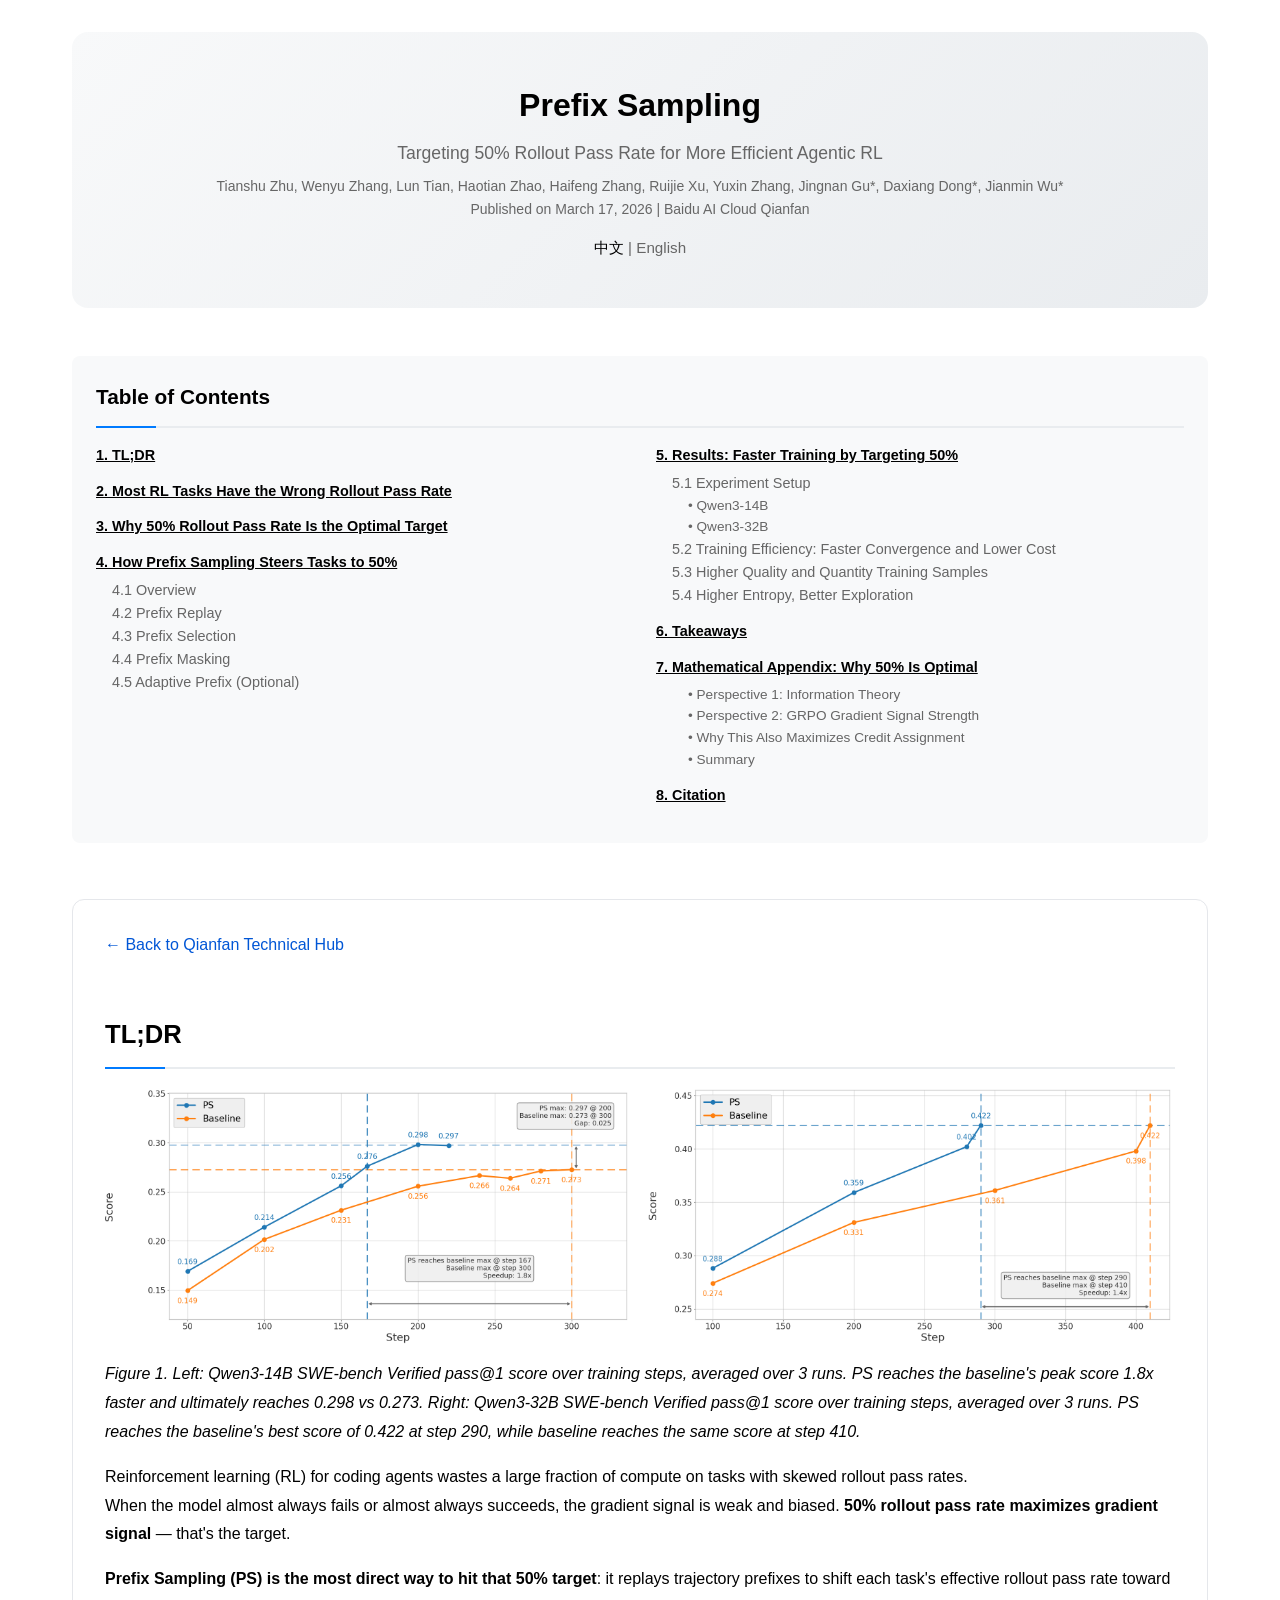
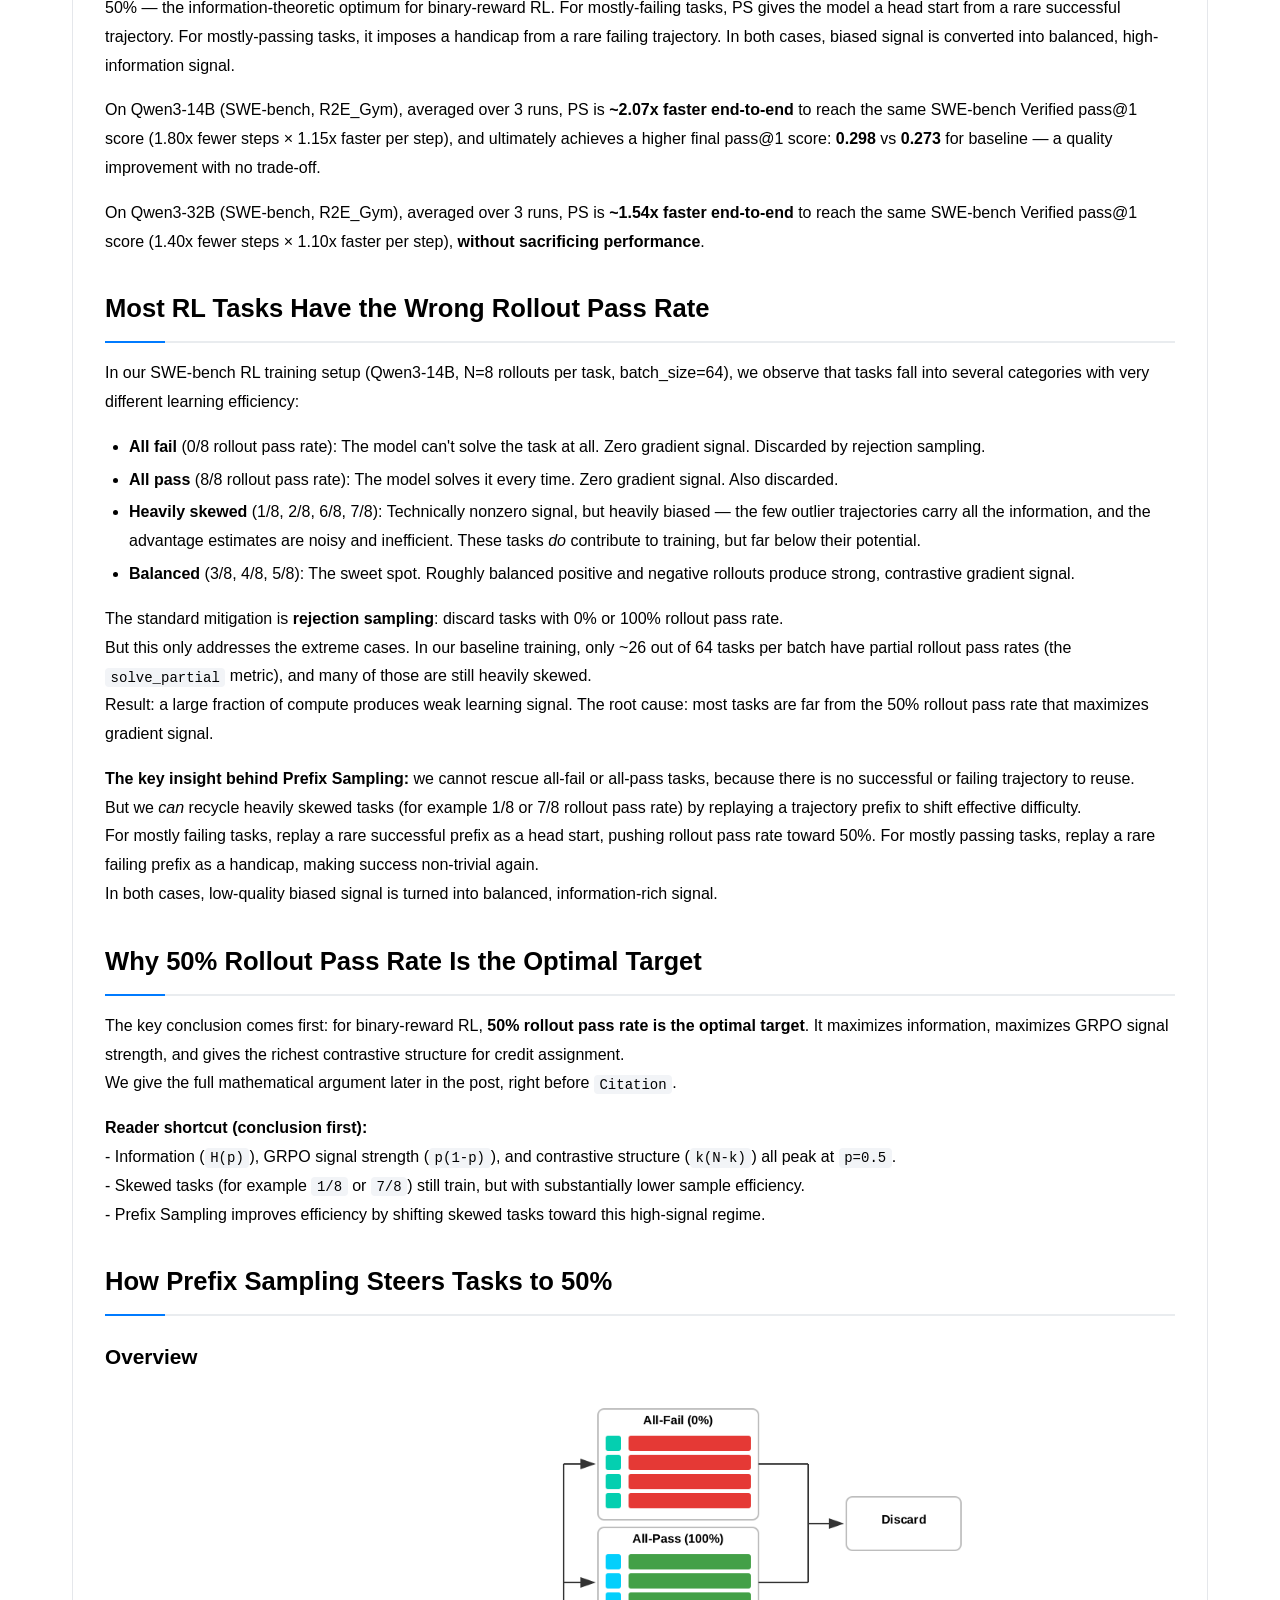
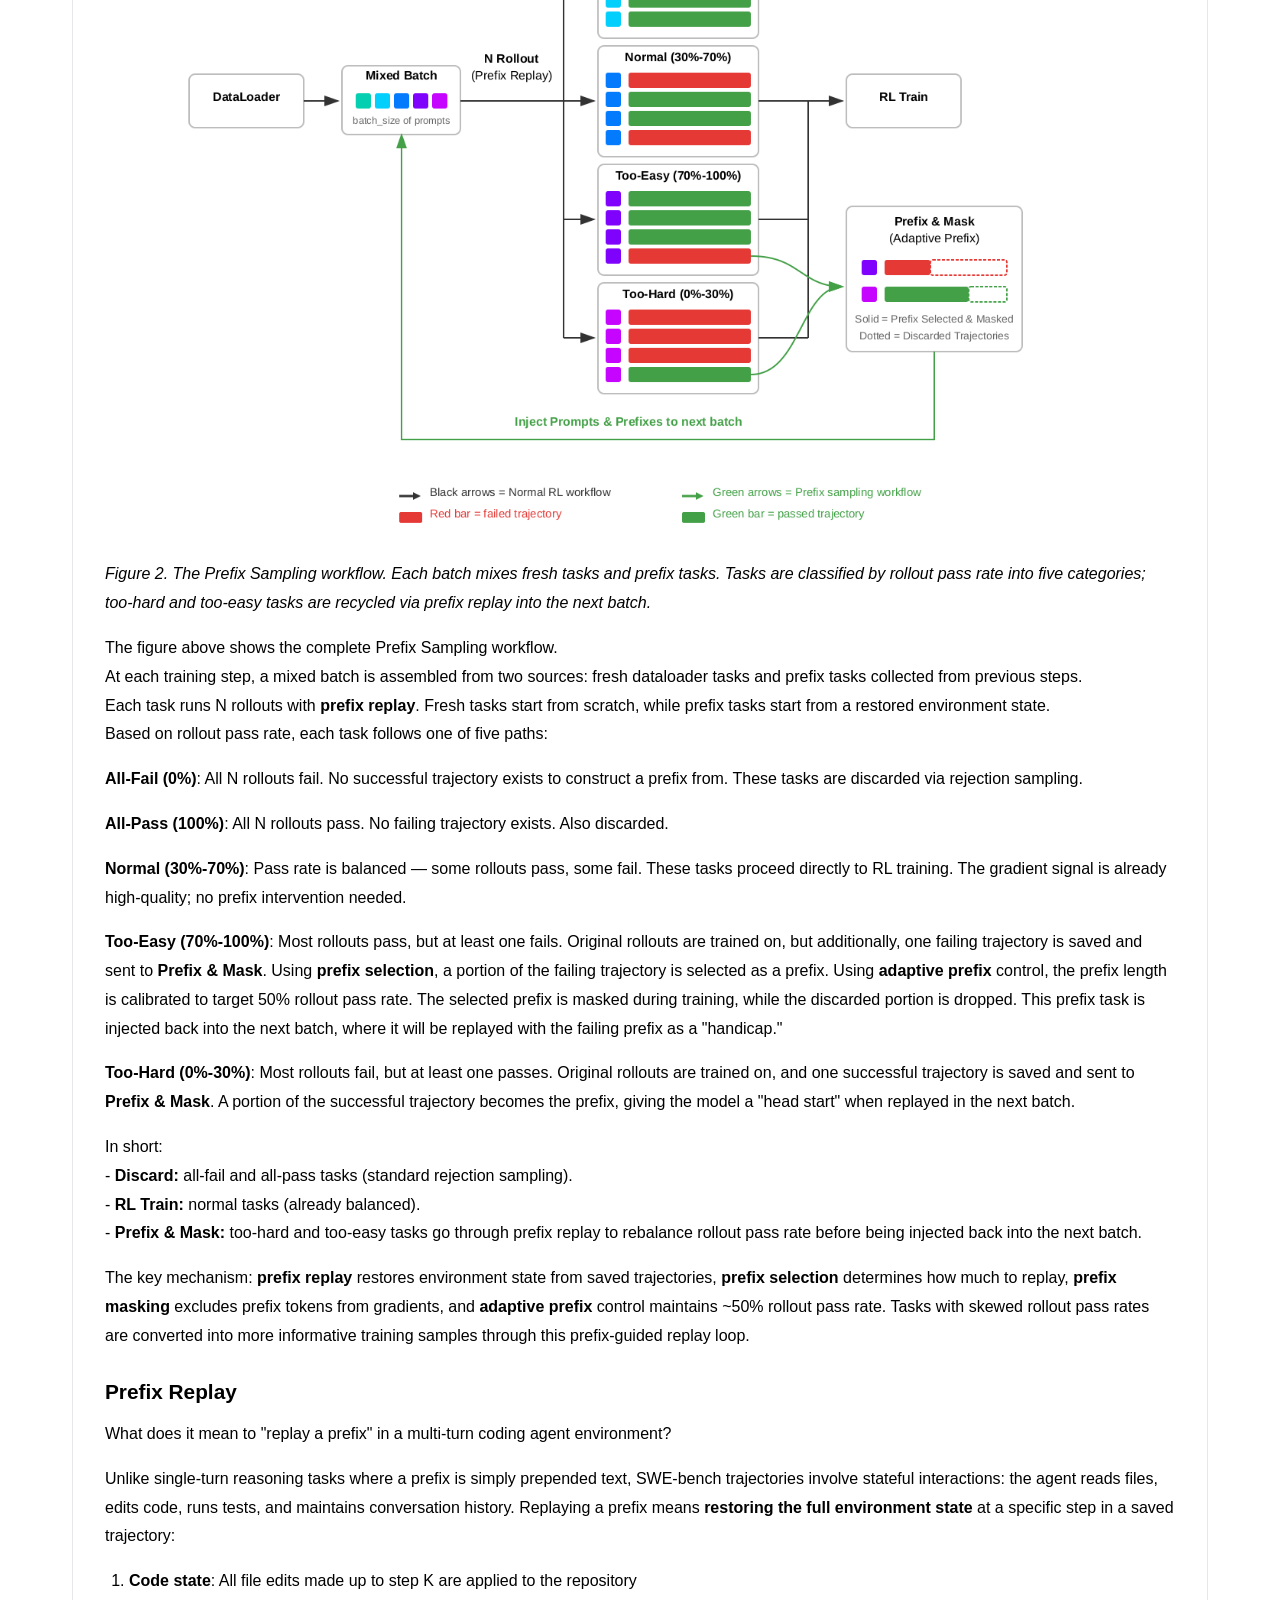
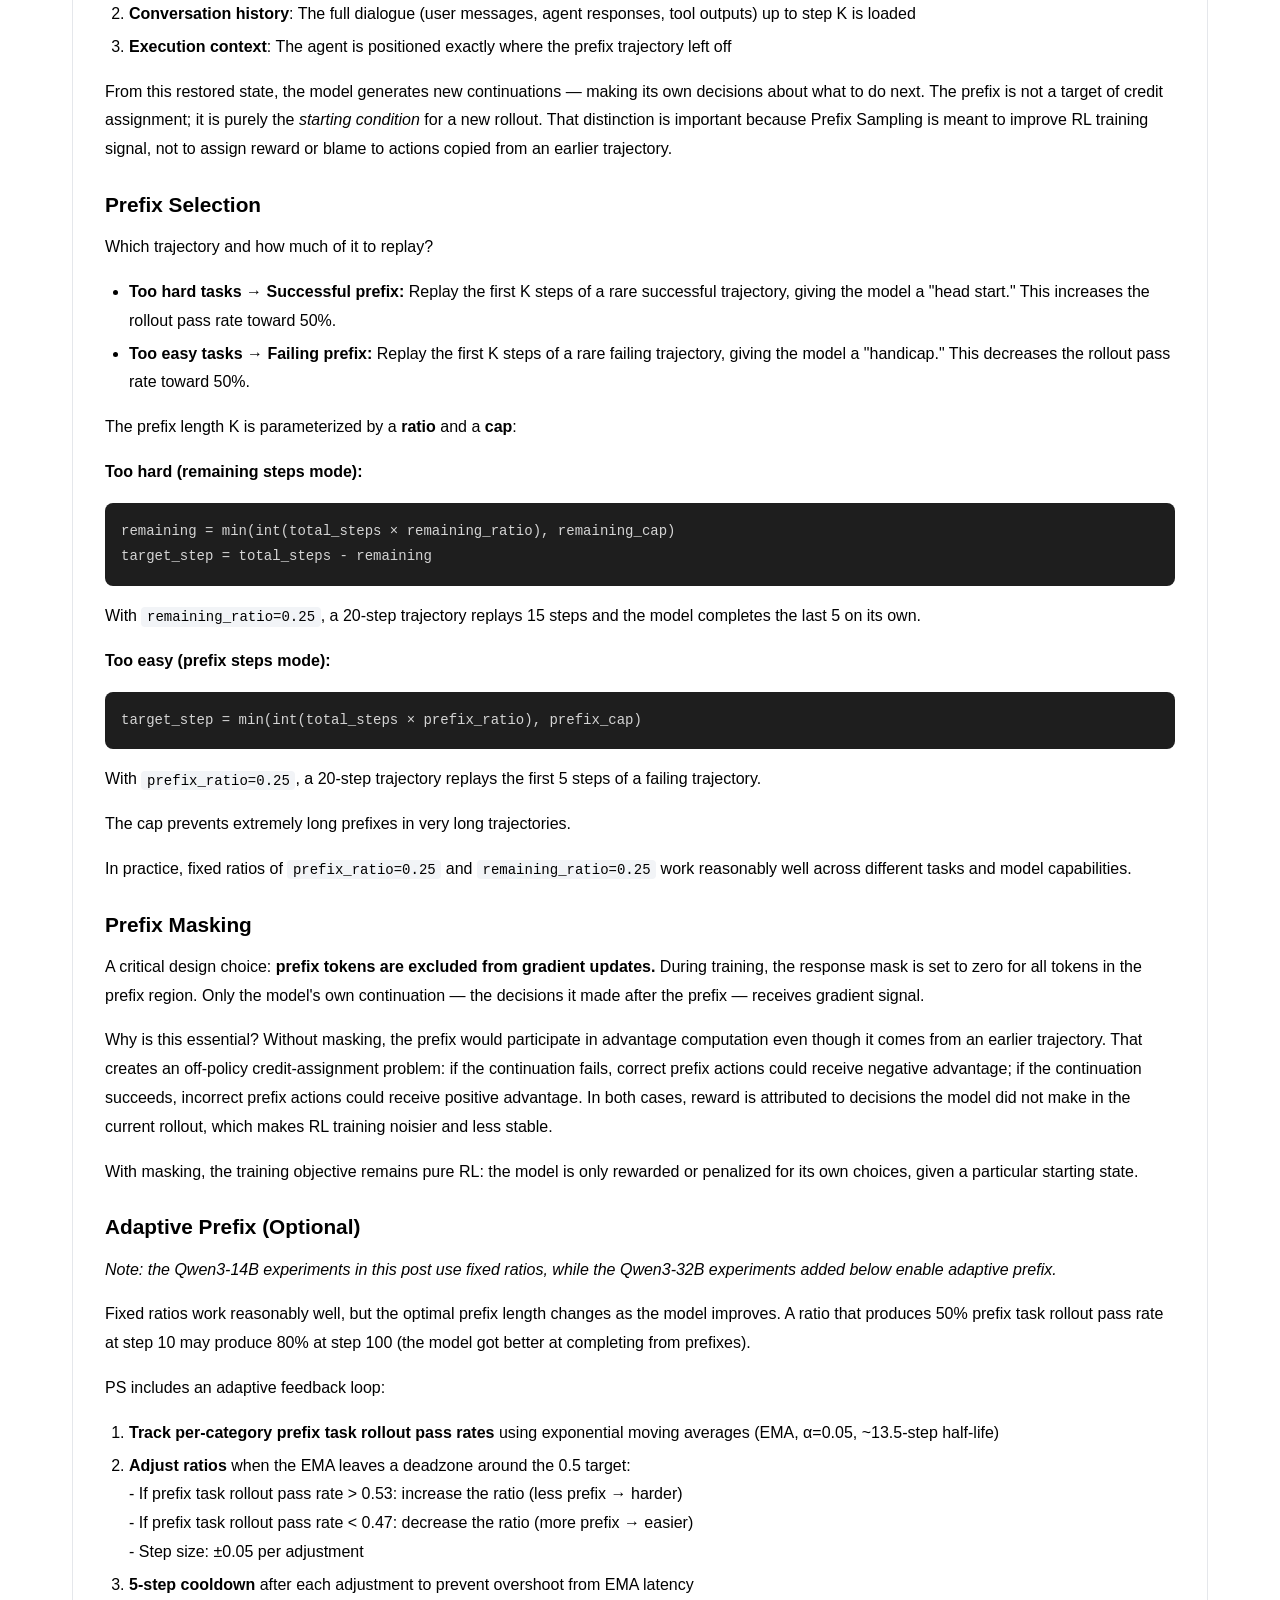
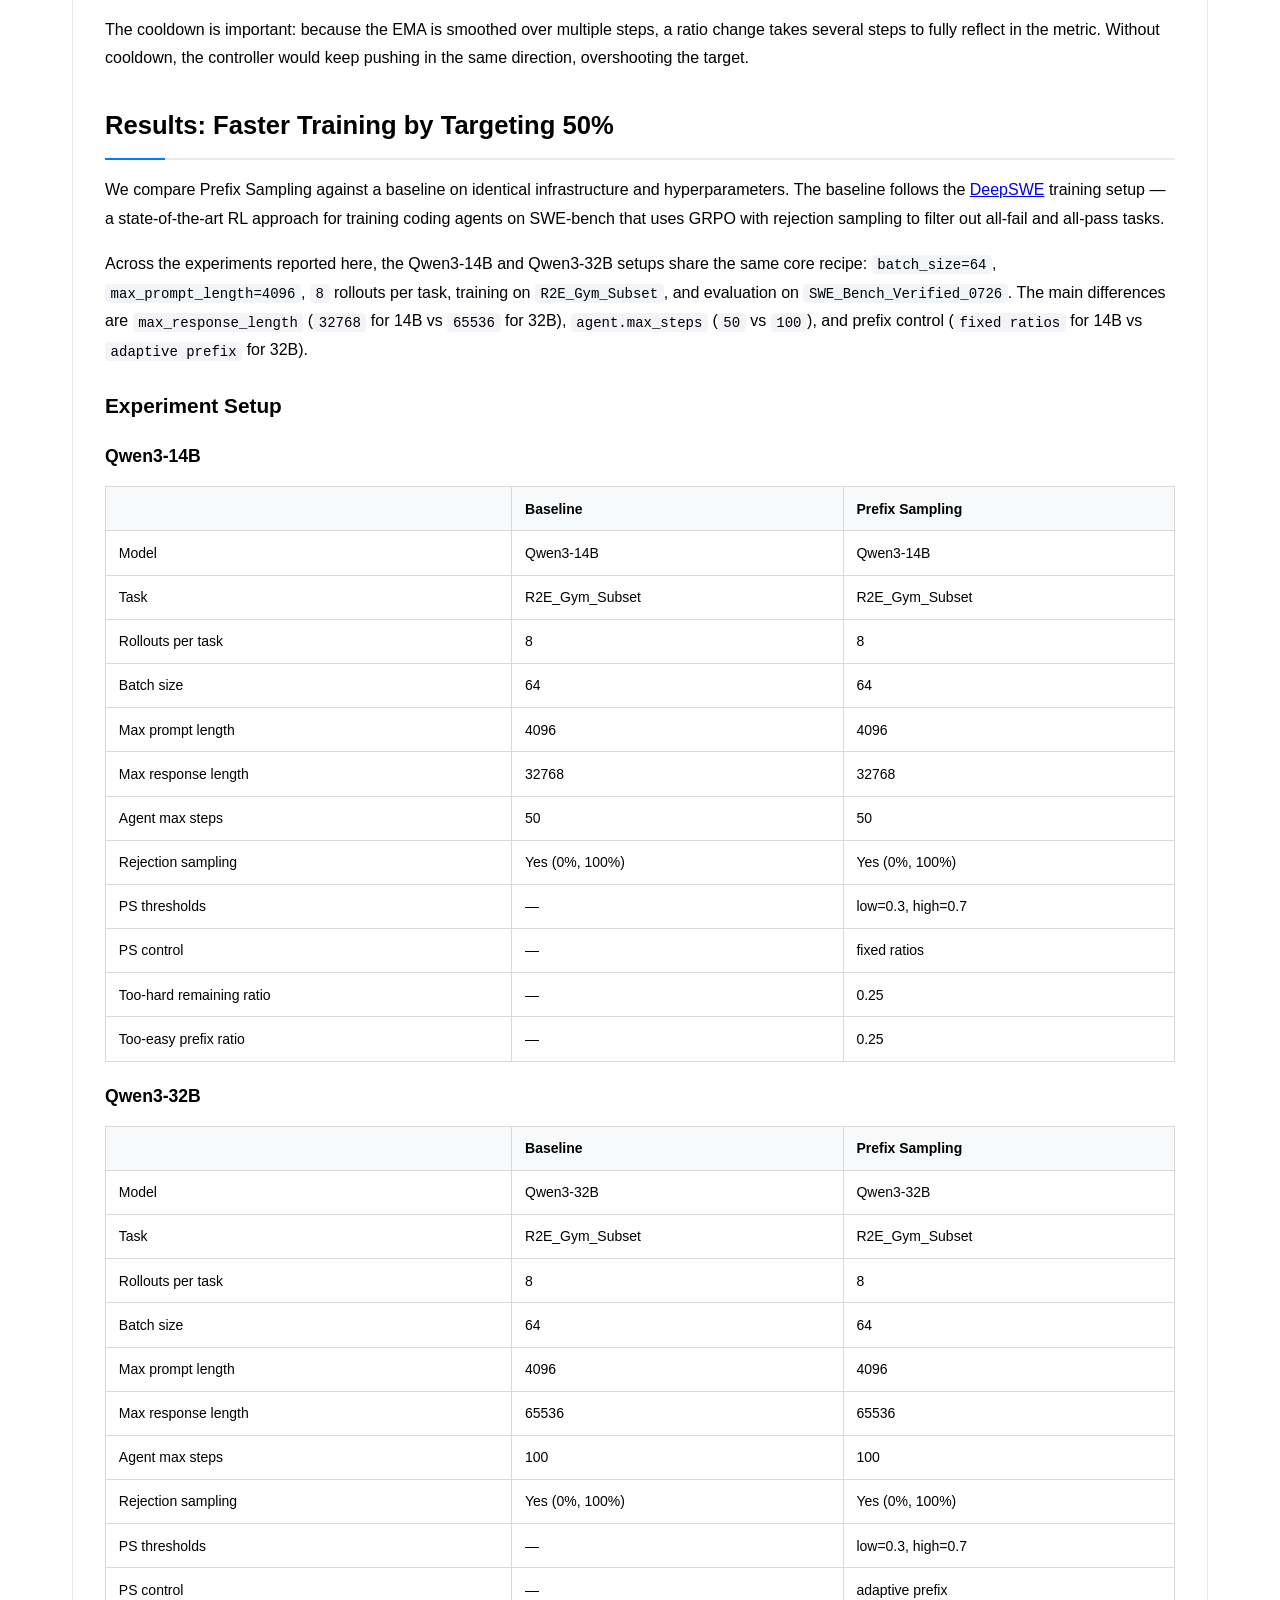
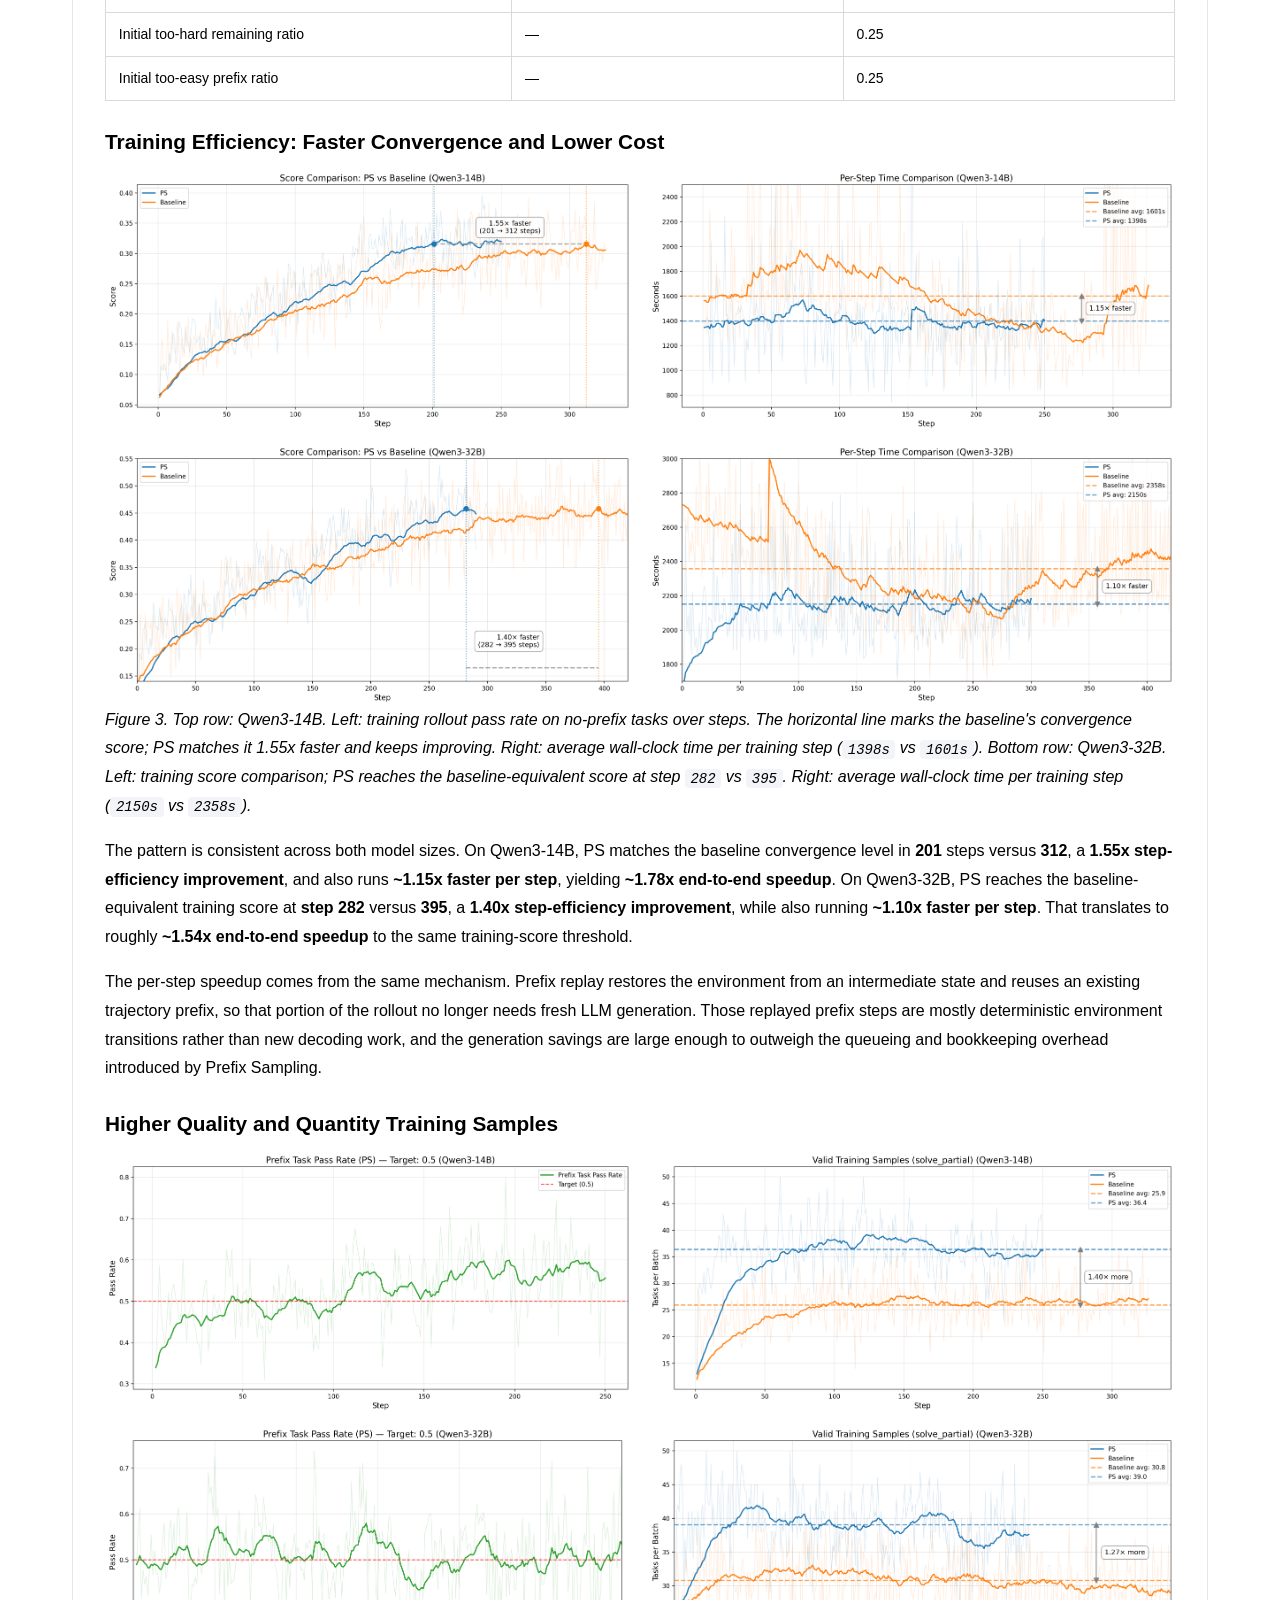
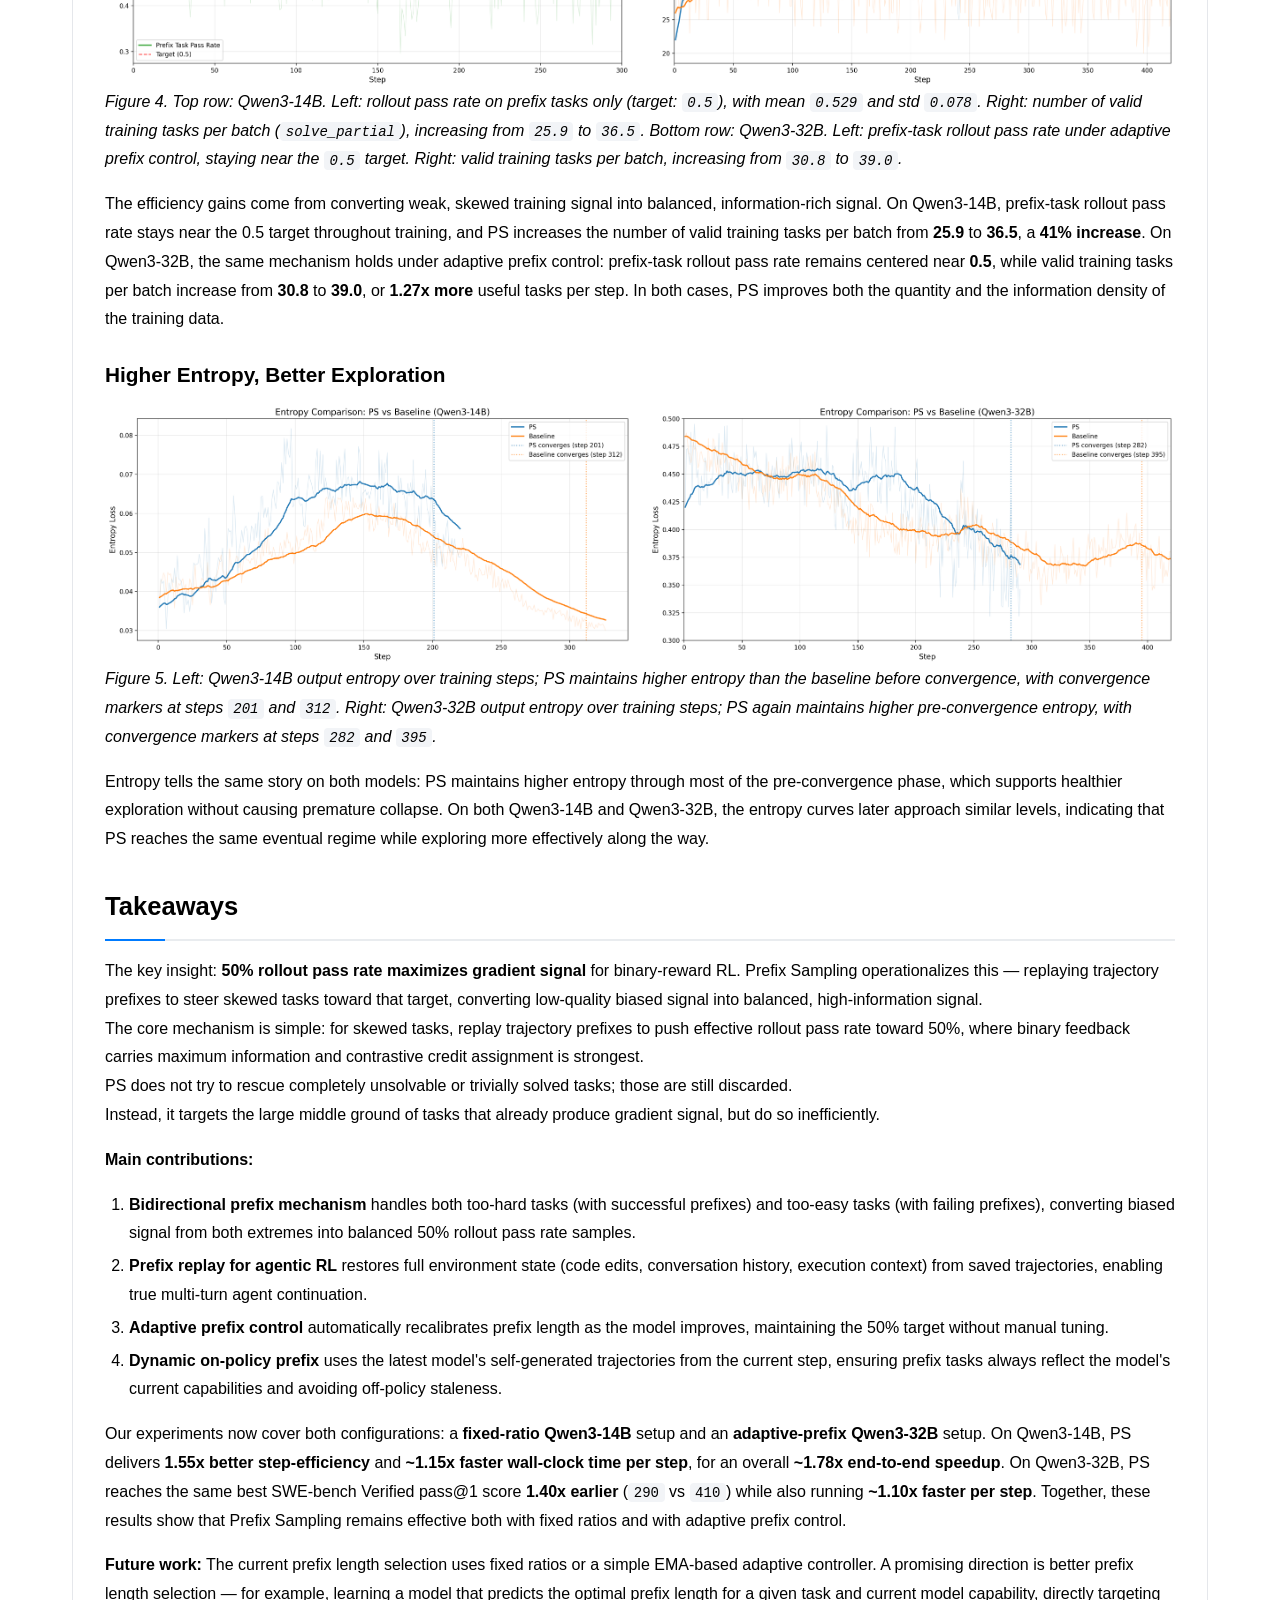
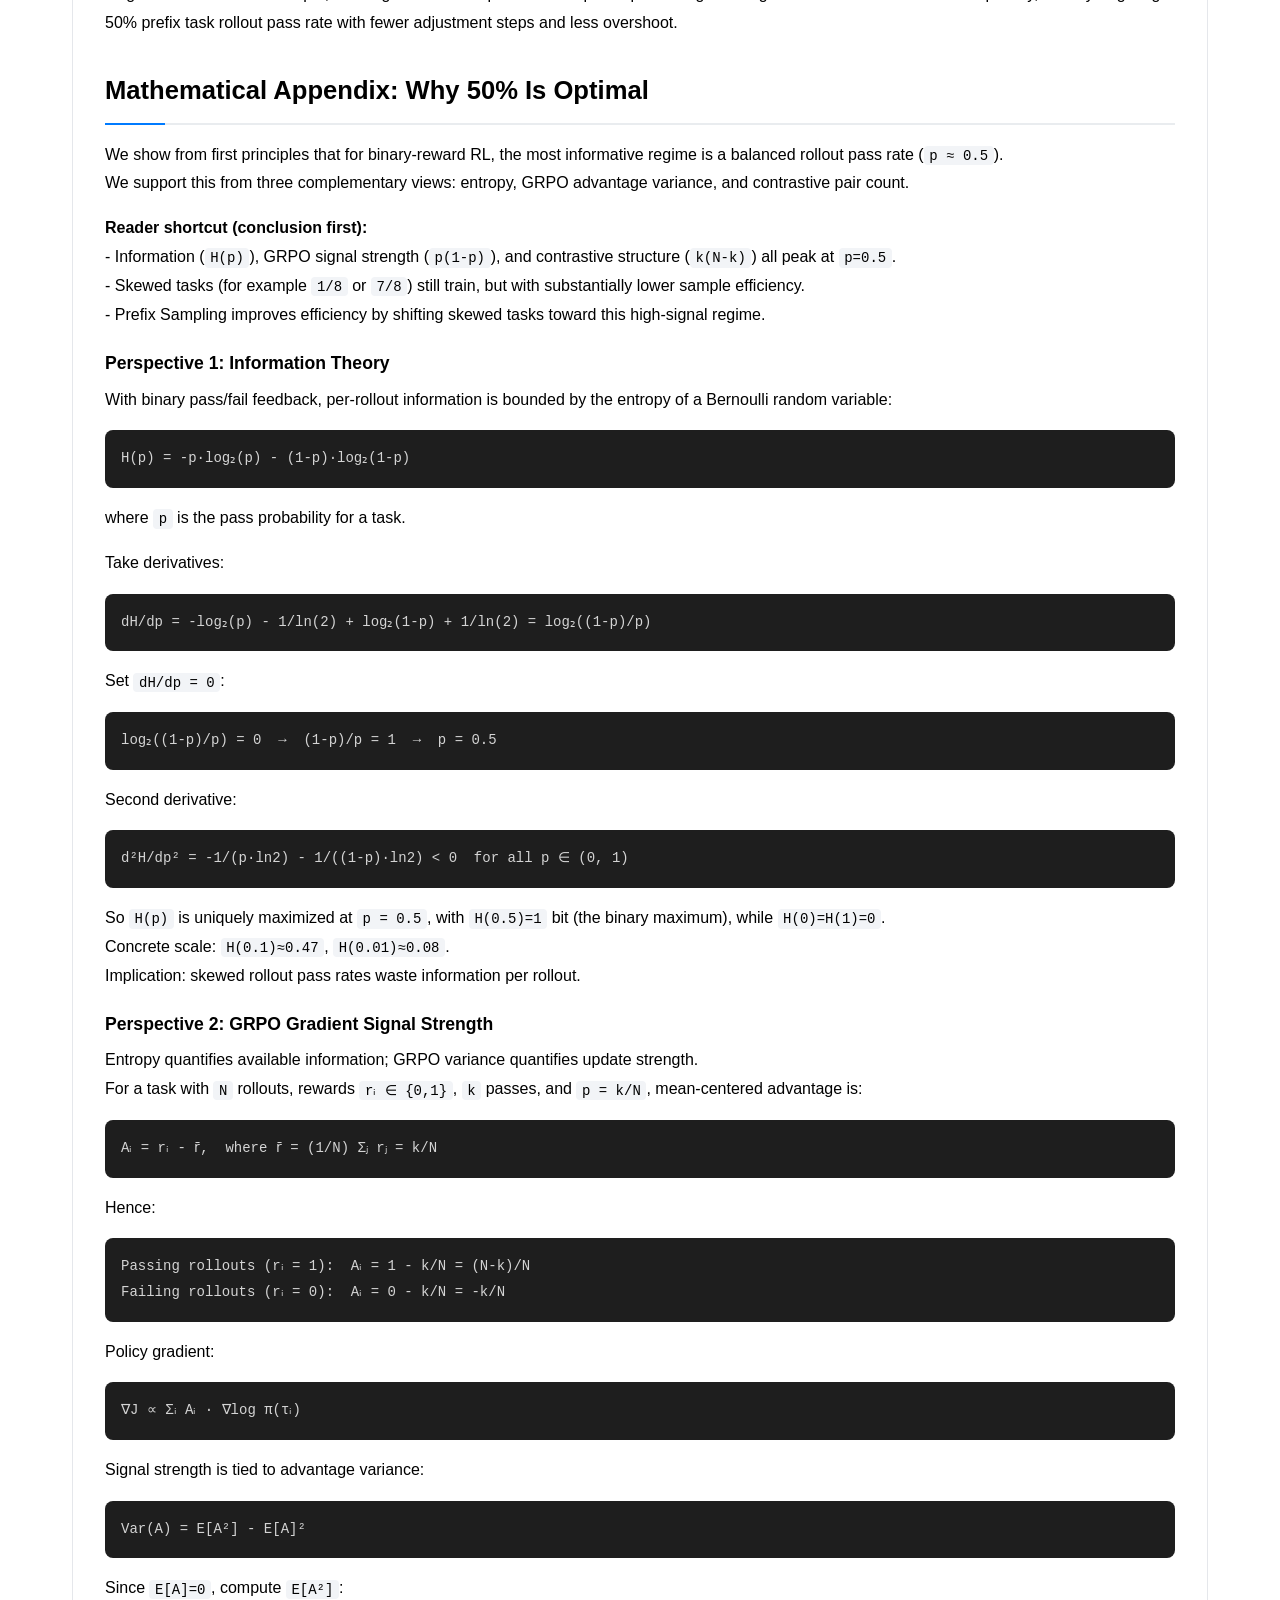
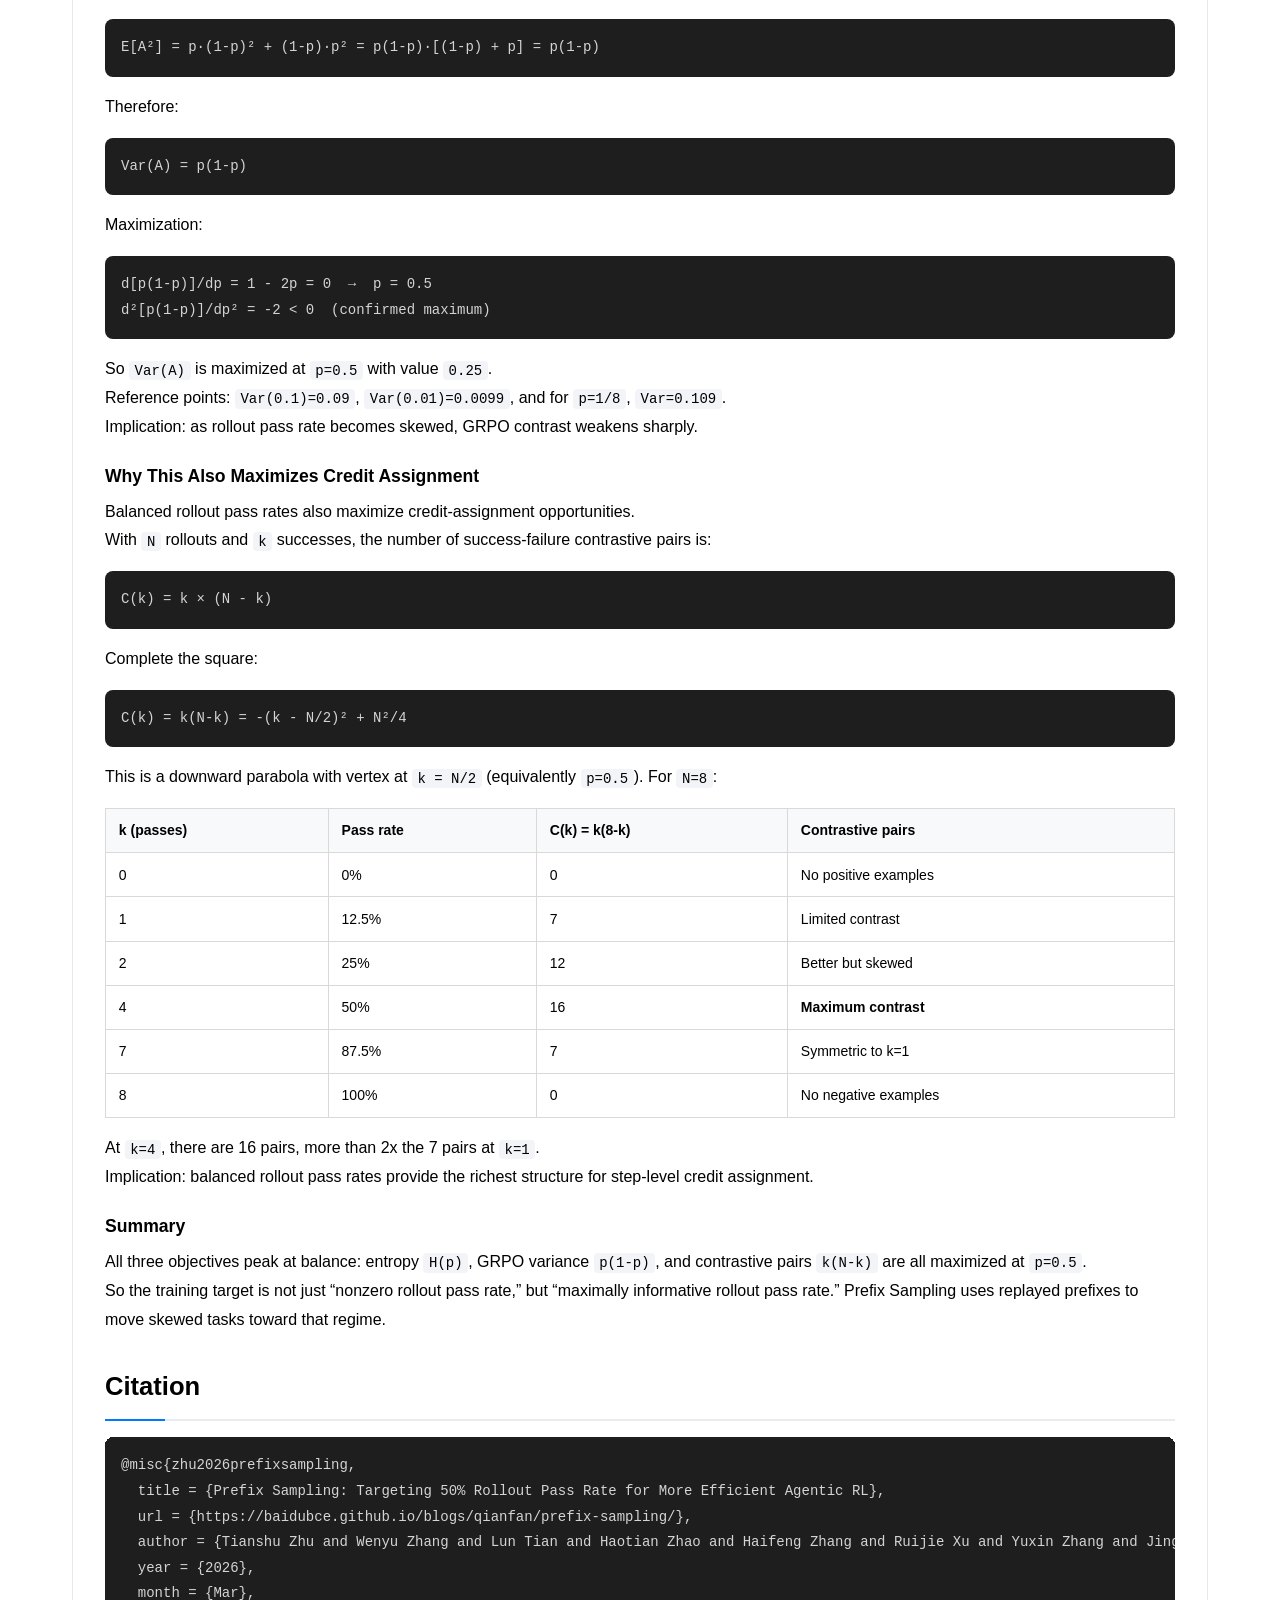
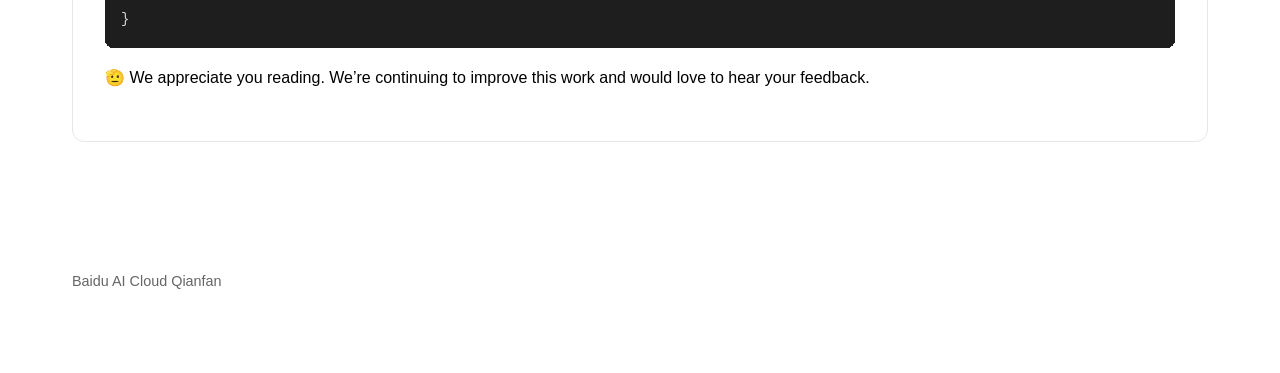
==== commit 2e076c7f: "Refine Qianfan landing page branding" ====
--- a/qianfan/prefix-sampling/index.html
+++ b/qianfan/prefix-sampling/index.html
@@ -26,7 +26,7 @@
 </section>
 <section class="section">
   <div class="article">
-    <a class="back-link" href="../index_en.html">← Back to Qianfan Research</a>
+    <a class="back-link" href="../index_en.html">← Back to Qianfan Technical Hub</a>
 <h2>TL;DR</h2>
 <div style="display: flex; gap: 16px; margin-bottom: 12px;">
   <a class="zoomable-image" href="figures/qwen3_14b_ps_vs_baseline_1to1_repro_v2.png" style="width: 50%;"><img src="figures/qwen3_14b_ps_vs_baseline_1to1_repro_v2.png" alt="Qwen3-14B SWE-bench Verified Comparison"></a>
--- a/qianfan/style.css
+++ b/qianfan/style.css
@@ -1166,13 +1166,15 @@
   min-width: 0;
 }
 .entry-title { font-size: 1.5rem; font-weight: 600; line-height: 1.35; margin-bottom: 0.45rem; color: var(--text-primary); }
+.entry-title a { color: inherit; text-decoration: none; }
+.entry-title a:hover { text-decoration: underline; }
 .entry-desc { color: var(--text-secondary); font-size: 1rem; line-height: 1.6; margin-bottom: 0.55rem; }
 .entry-links { line-height: 1.7; }
 .entry-links a { color: #0056d6; text-decoration: none; }
 .entry-links a:hover { text-decoration: underline; }
 .language-switch { margin-top: 1rem; font-size: 0.95rem; color: var(--text-secondary); }
 .language-switch a { color: var(--text-primary); text-decoration: none; }
-.language-switch a:hover { opacity: .7; }
+.language-switch a:hover { text-decoration: underline; }
 .article { background: #fff; border: 1px solid #e5e7eb; border-radius: 12px; padding: 2rem; }
 .article h1 { font-size: 2rem; margin-bottom: 1rem; }
 .article h2 { font-size: 1.6rem; margin-top: 2rem; margin-bottom: 1rem; }
